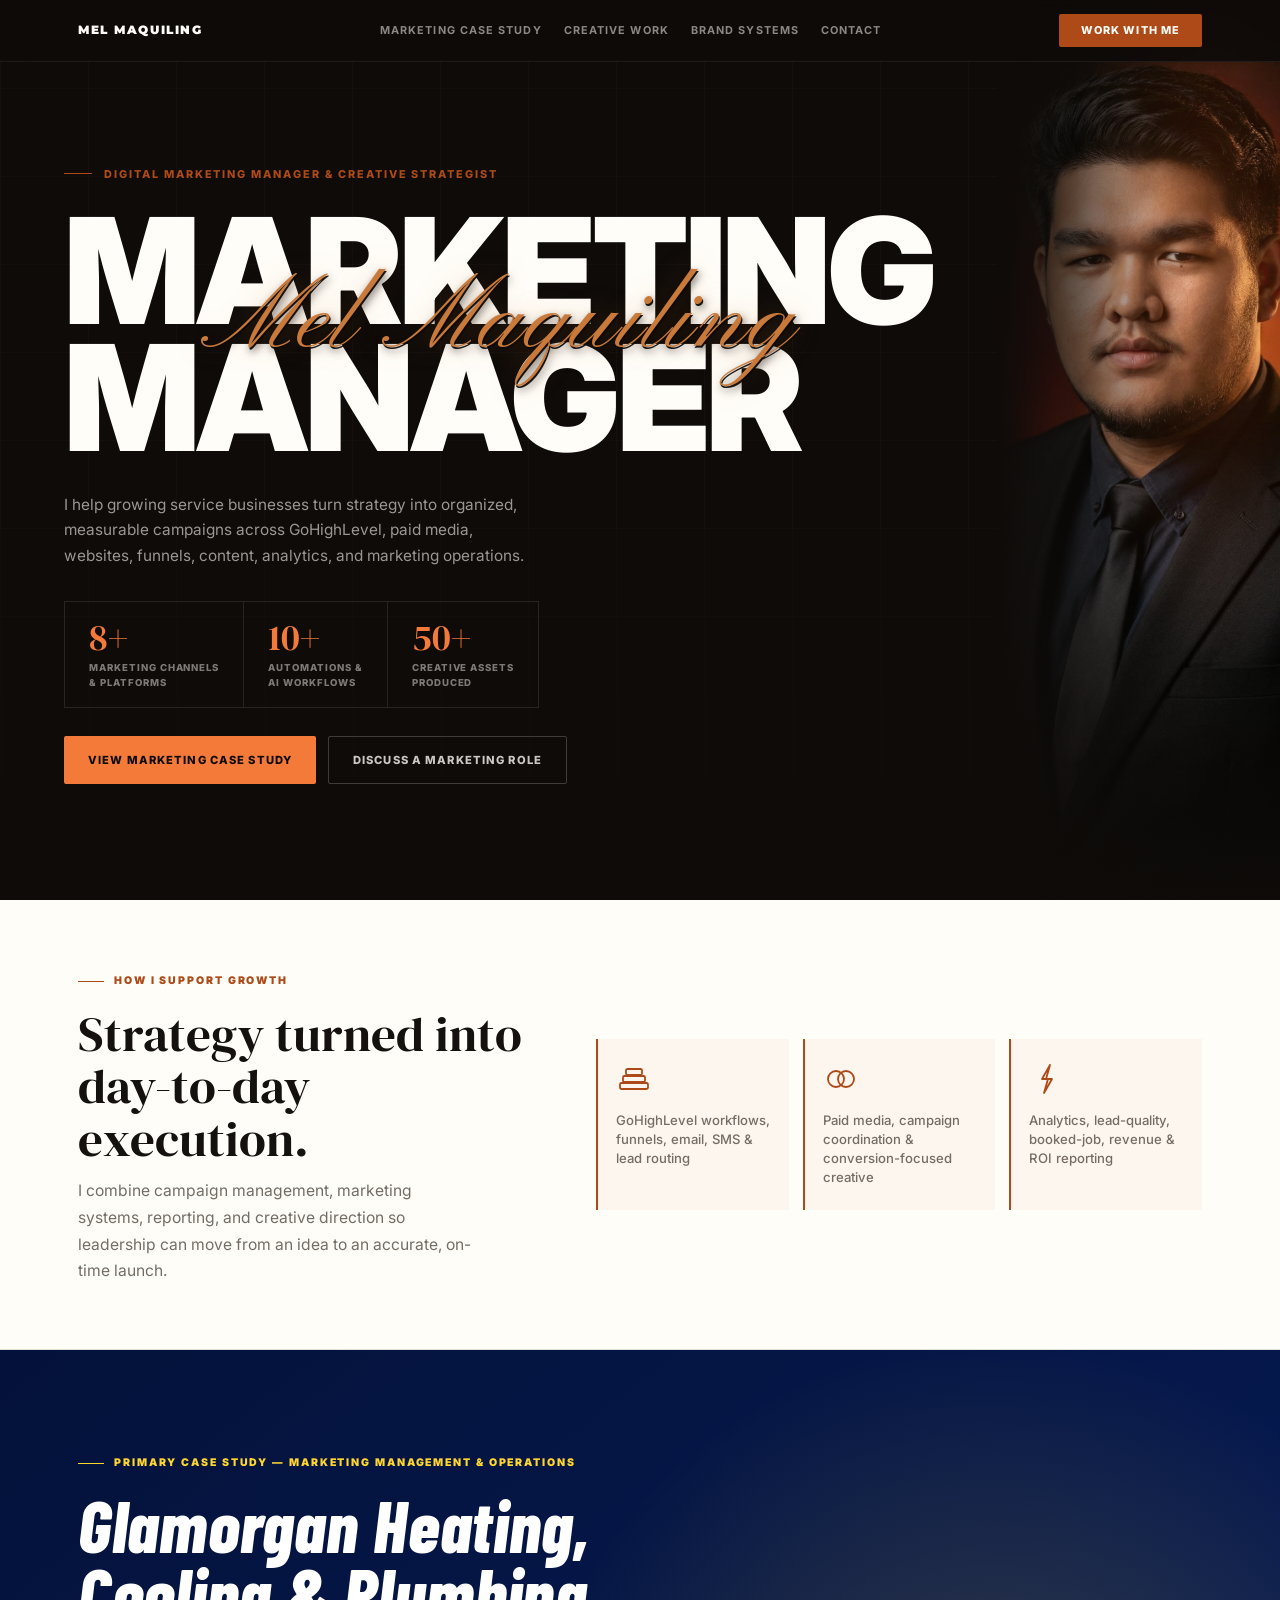
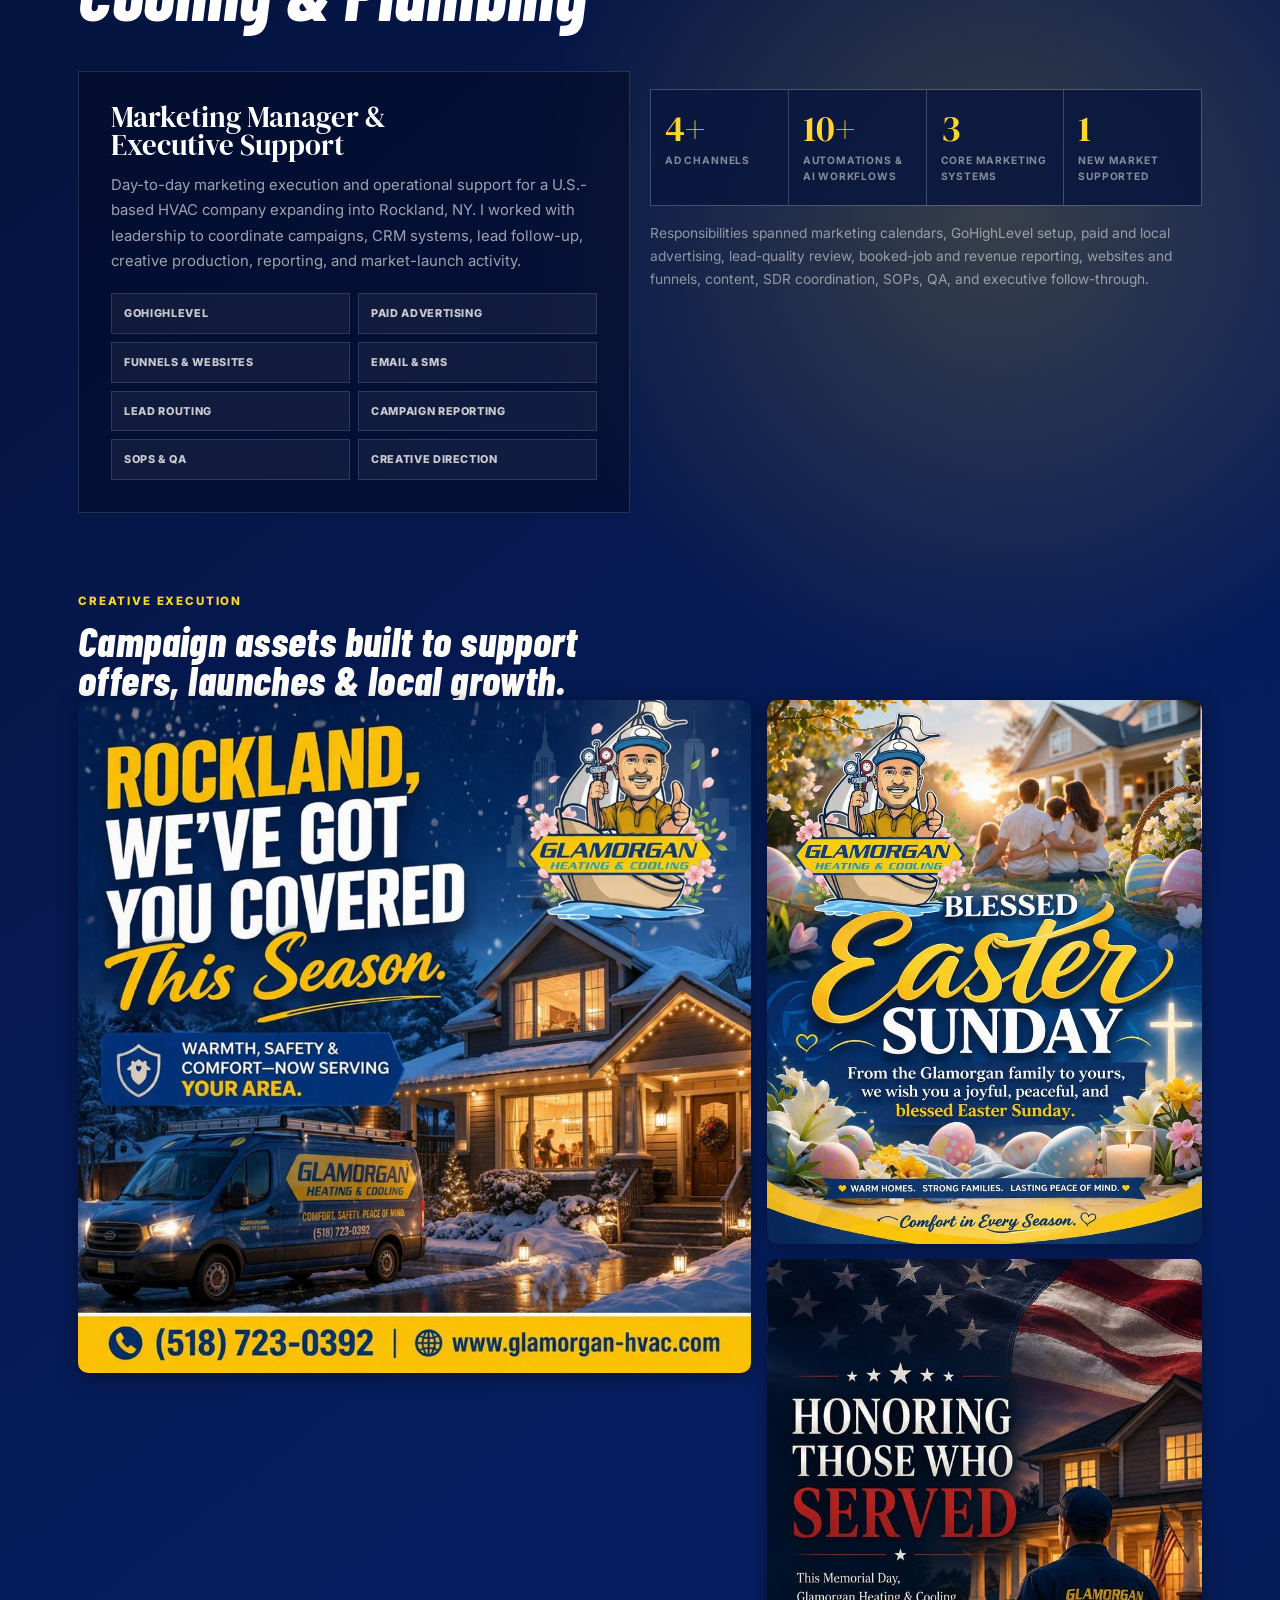
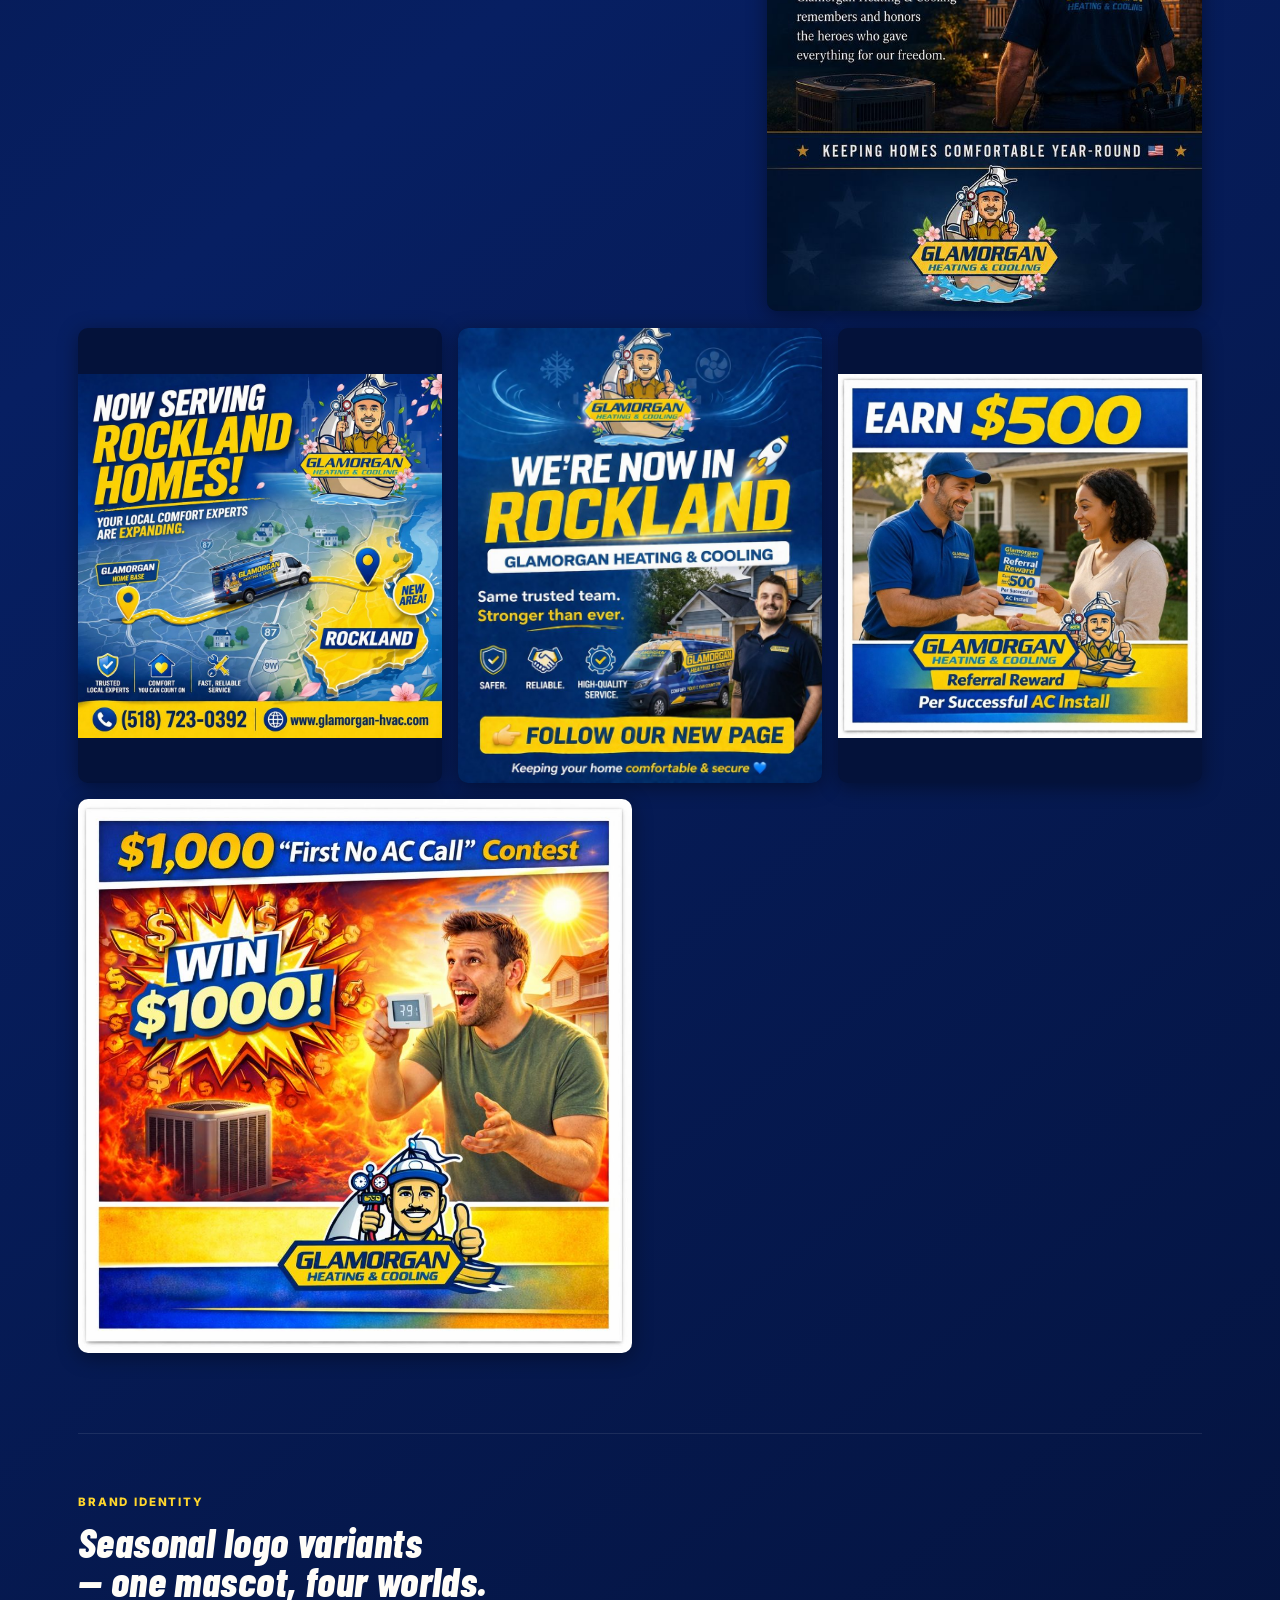
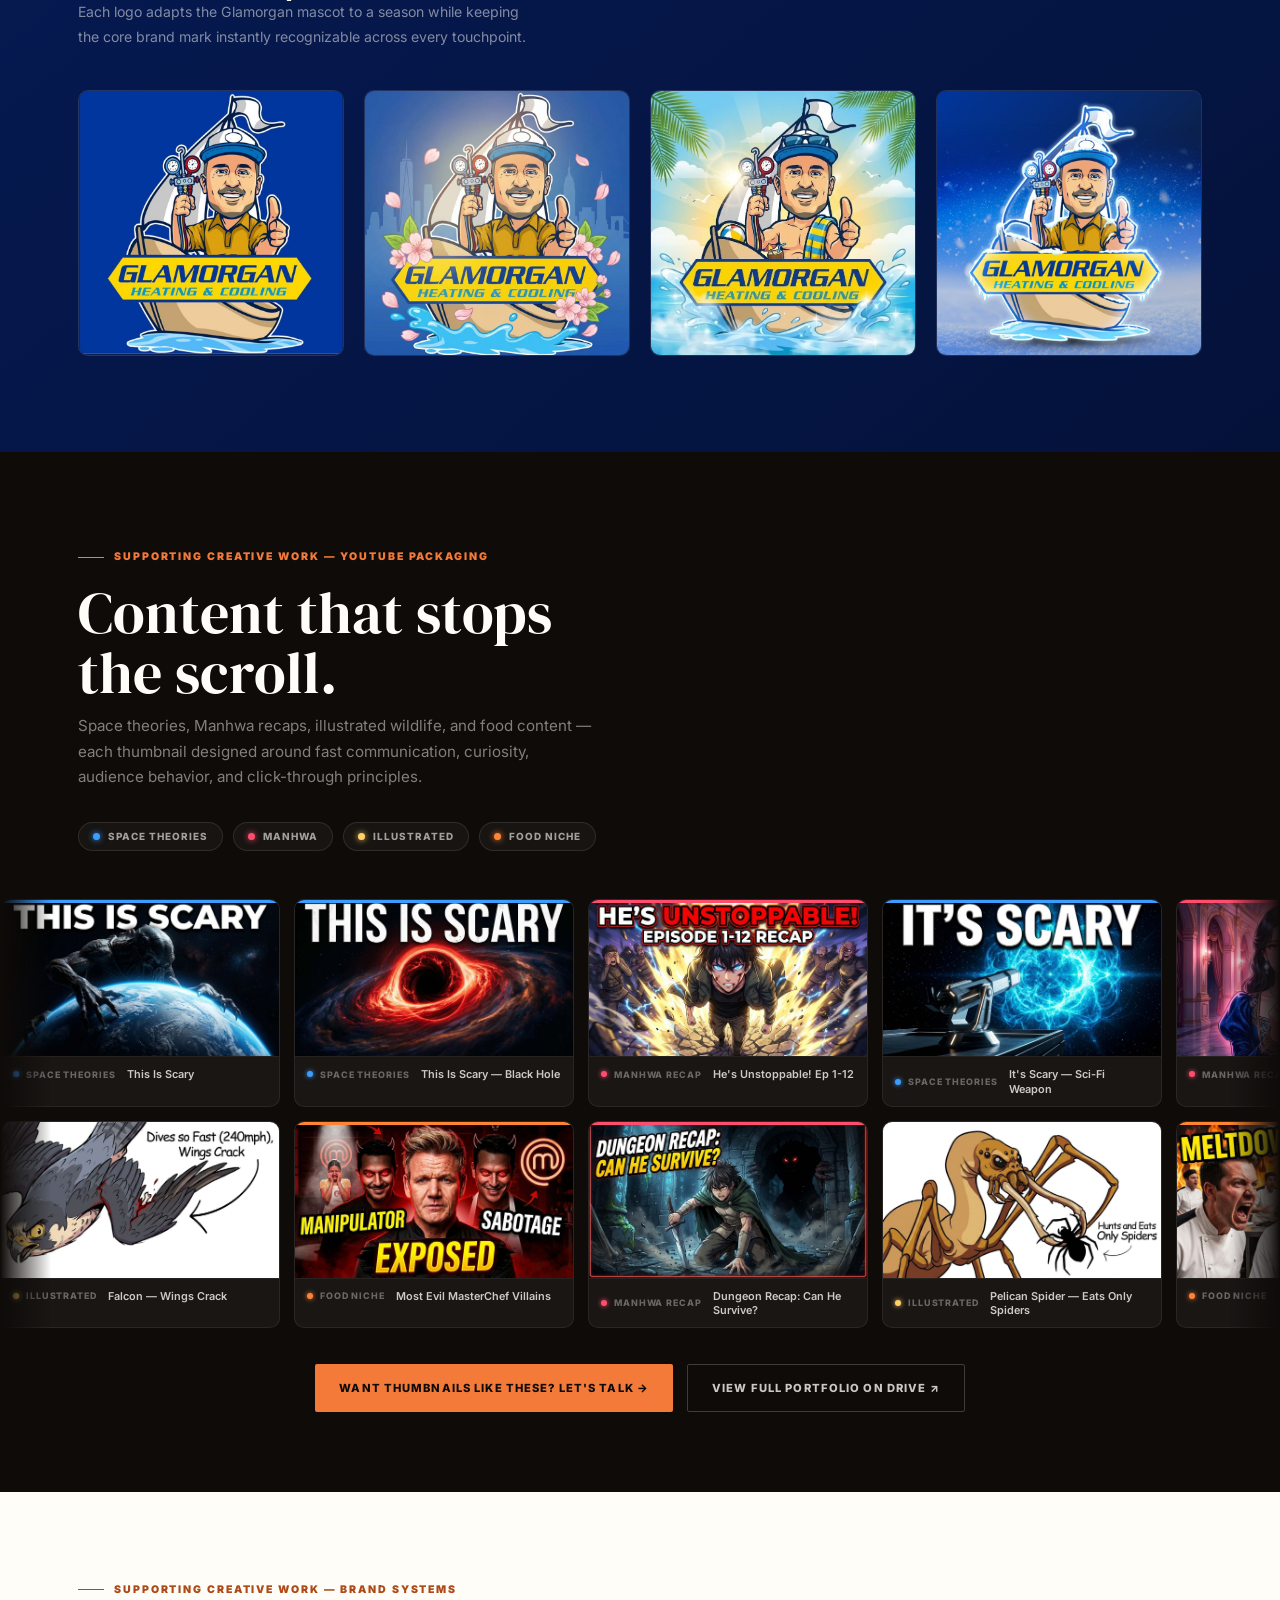
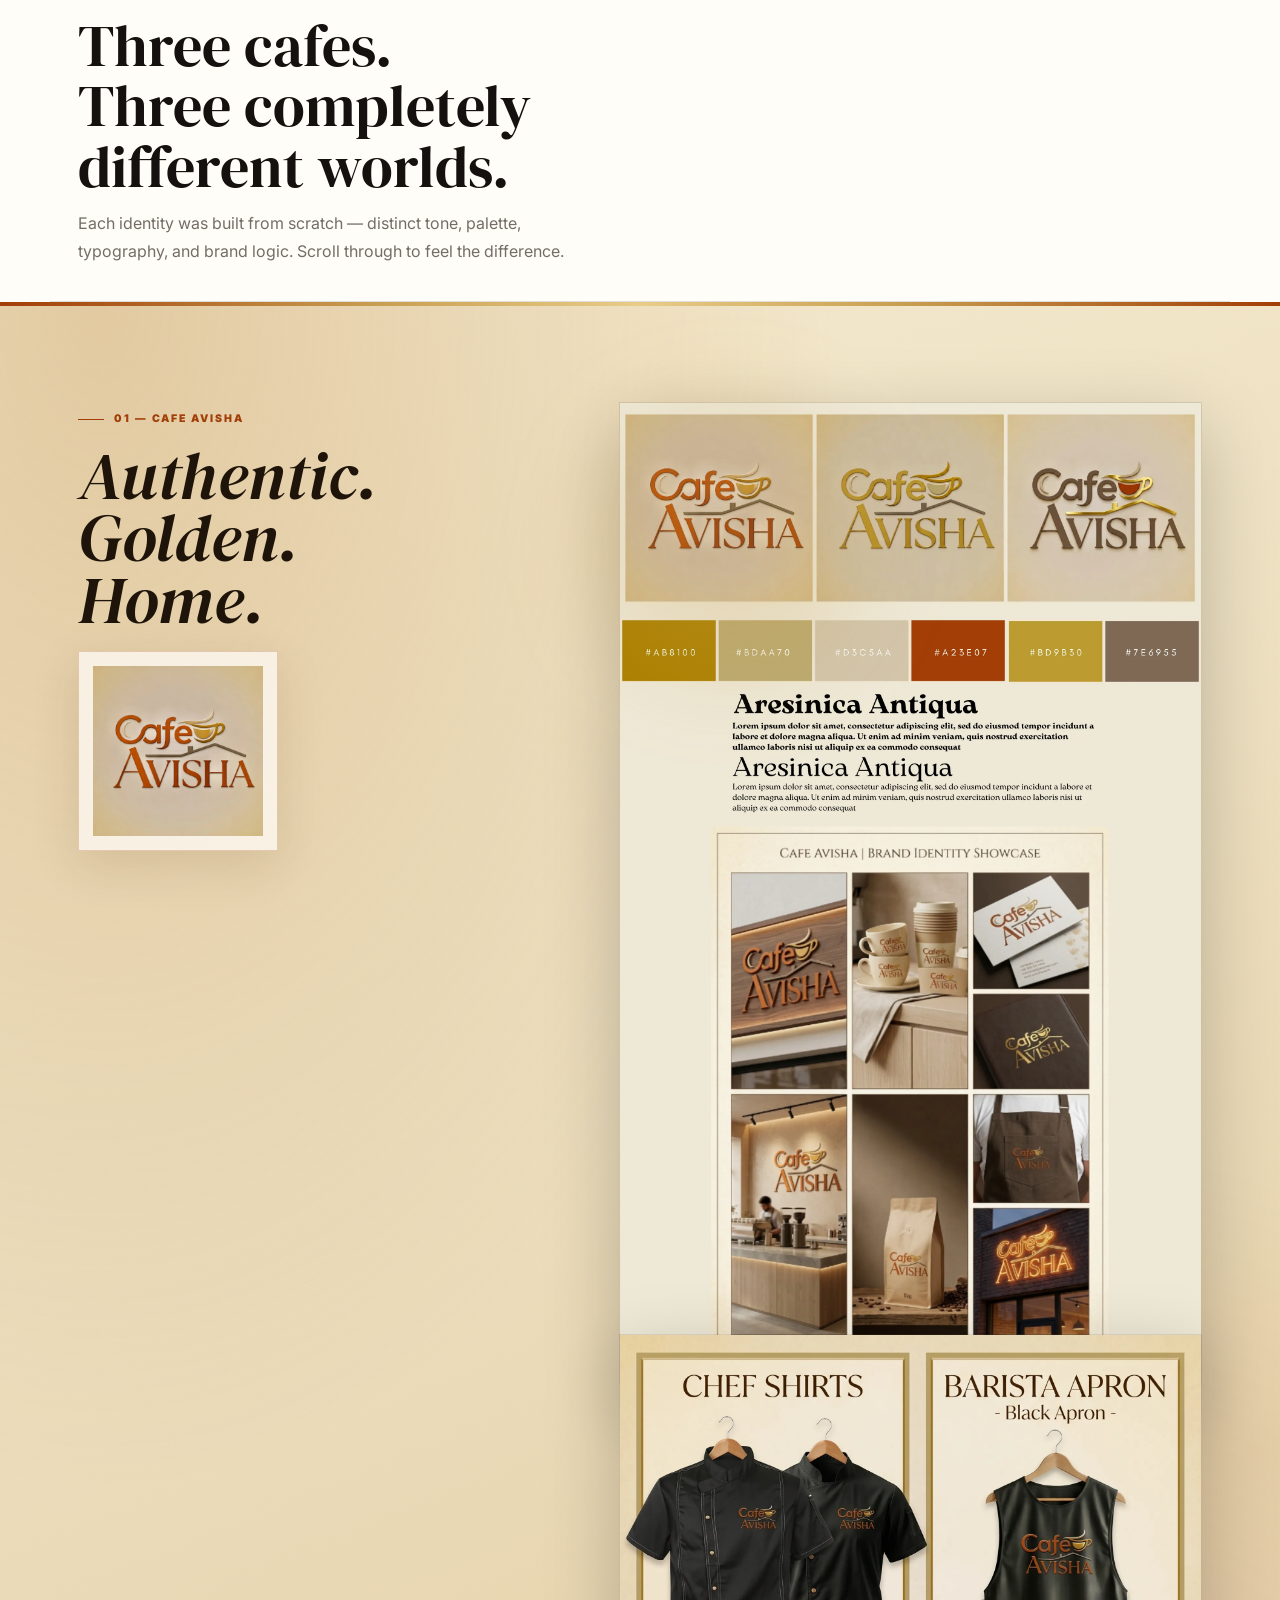
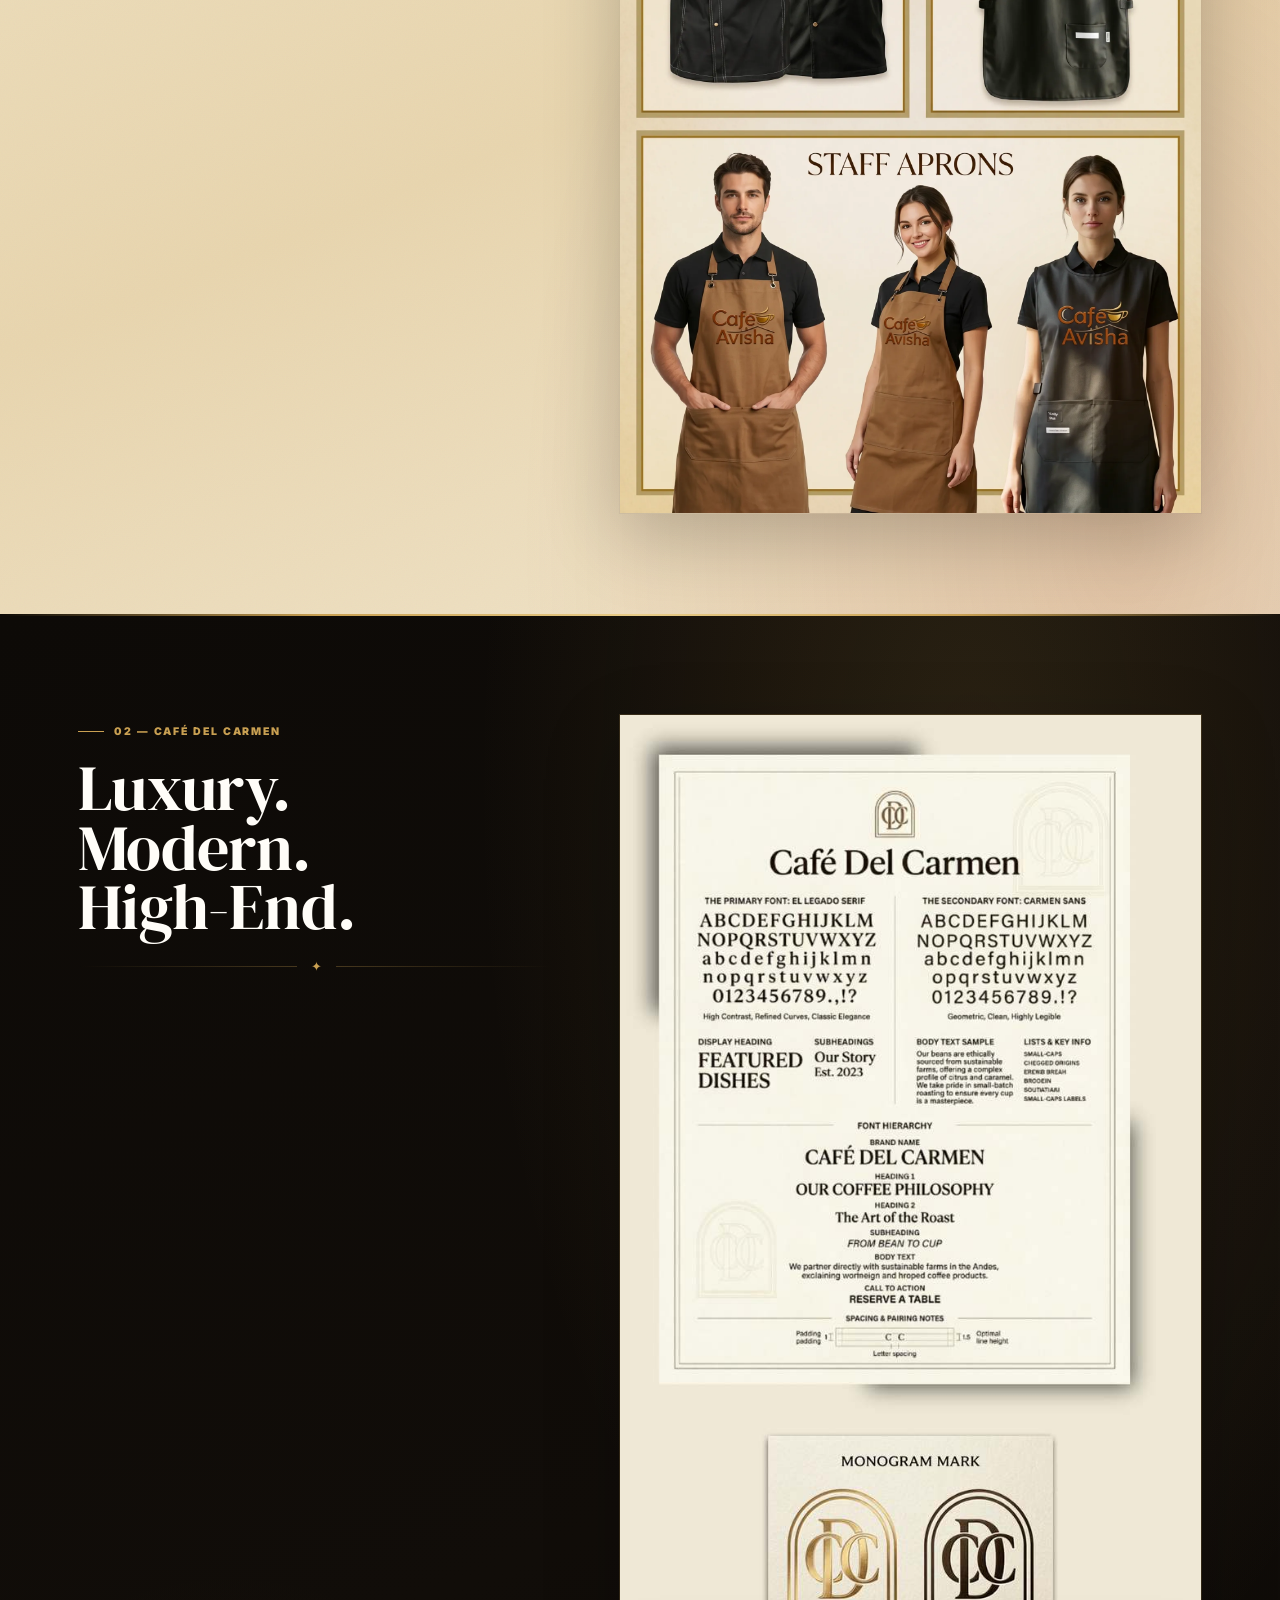
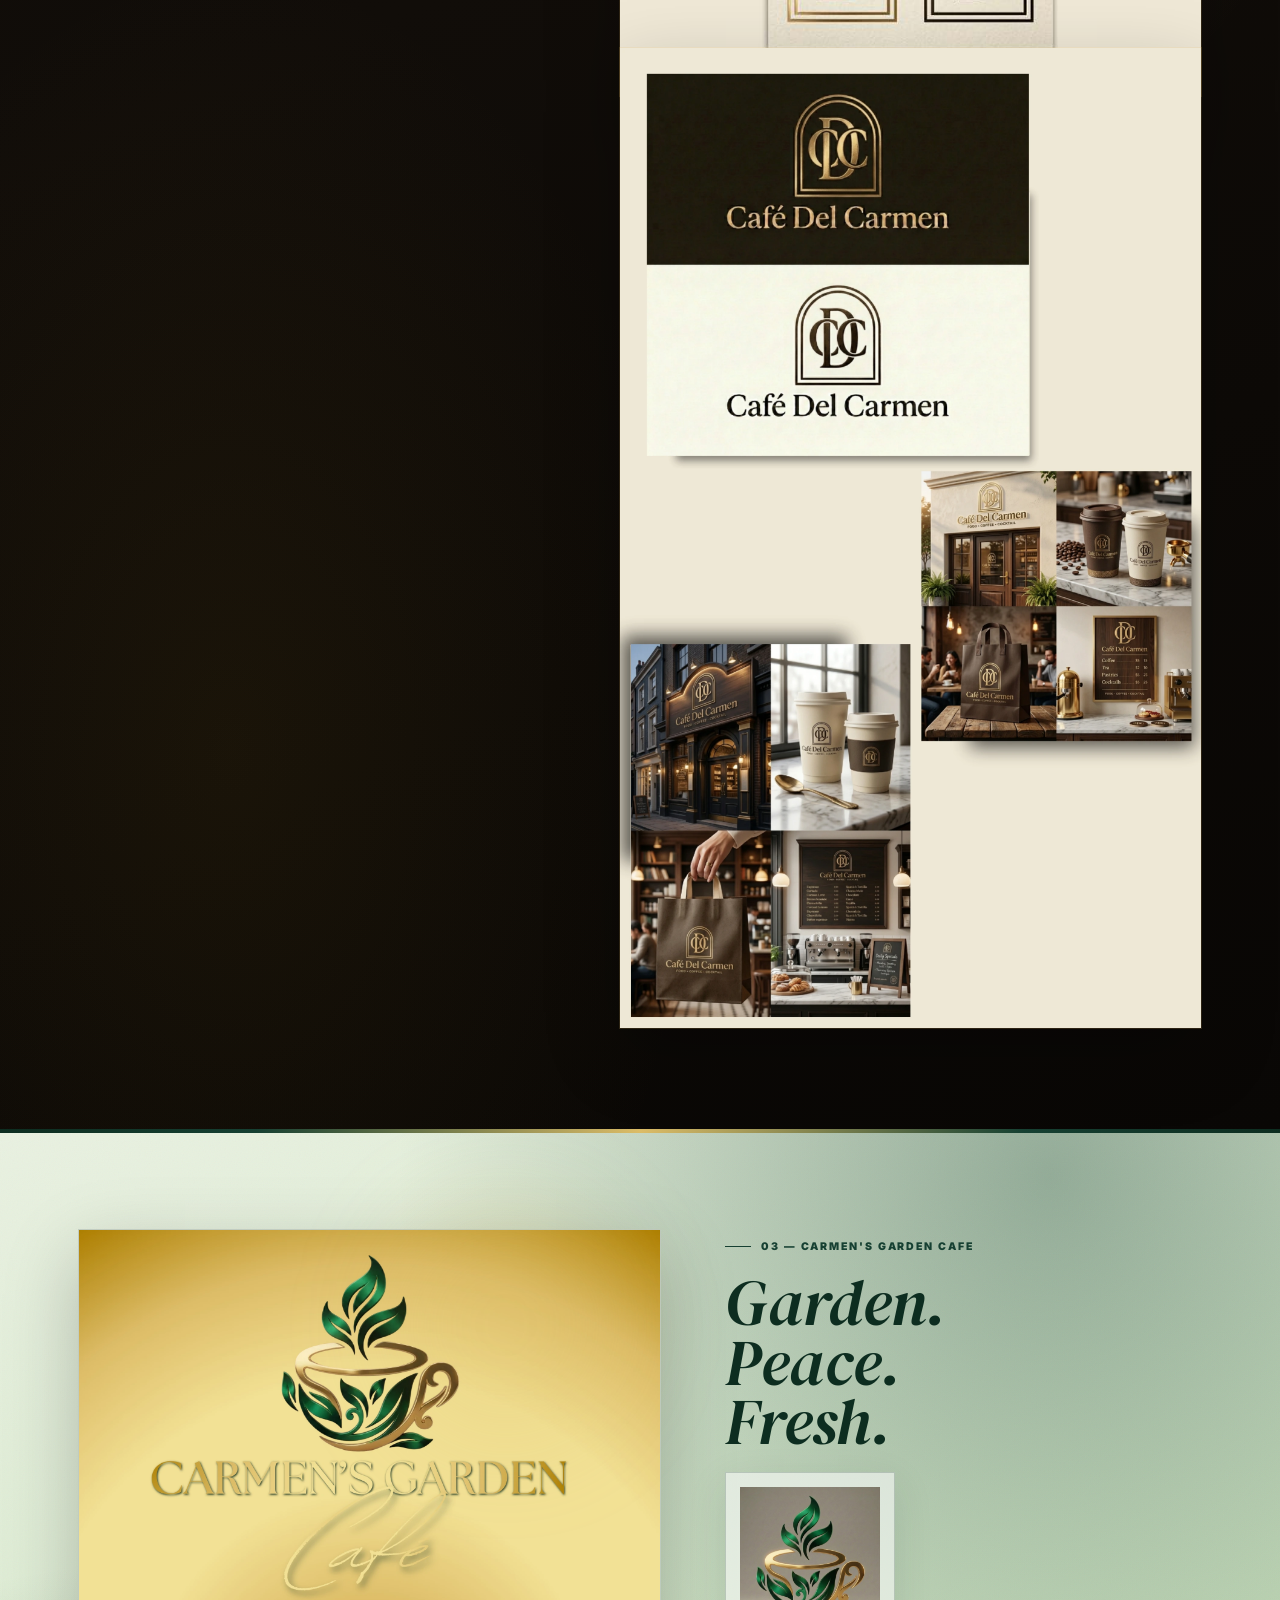
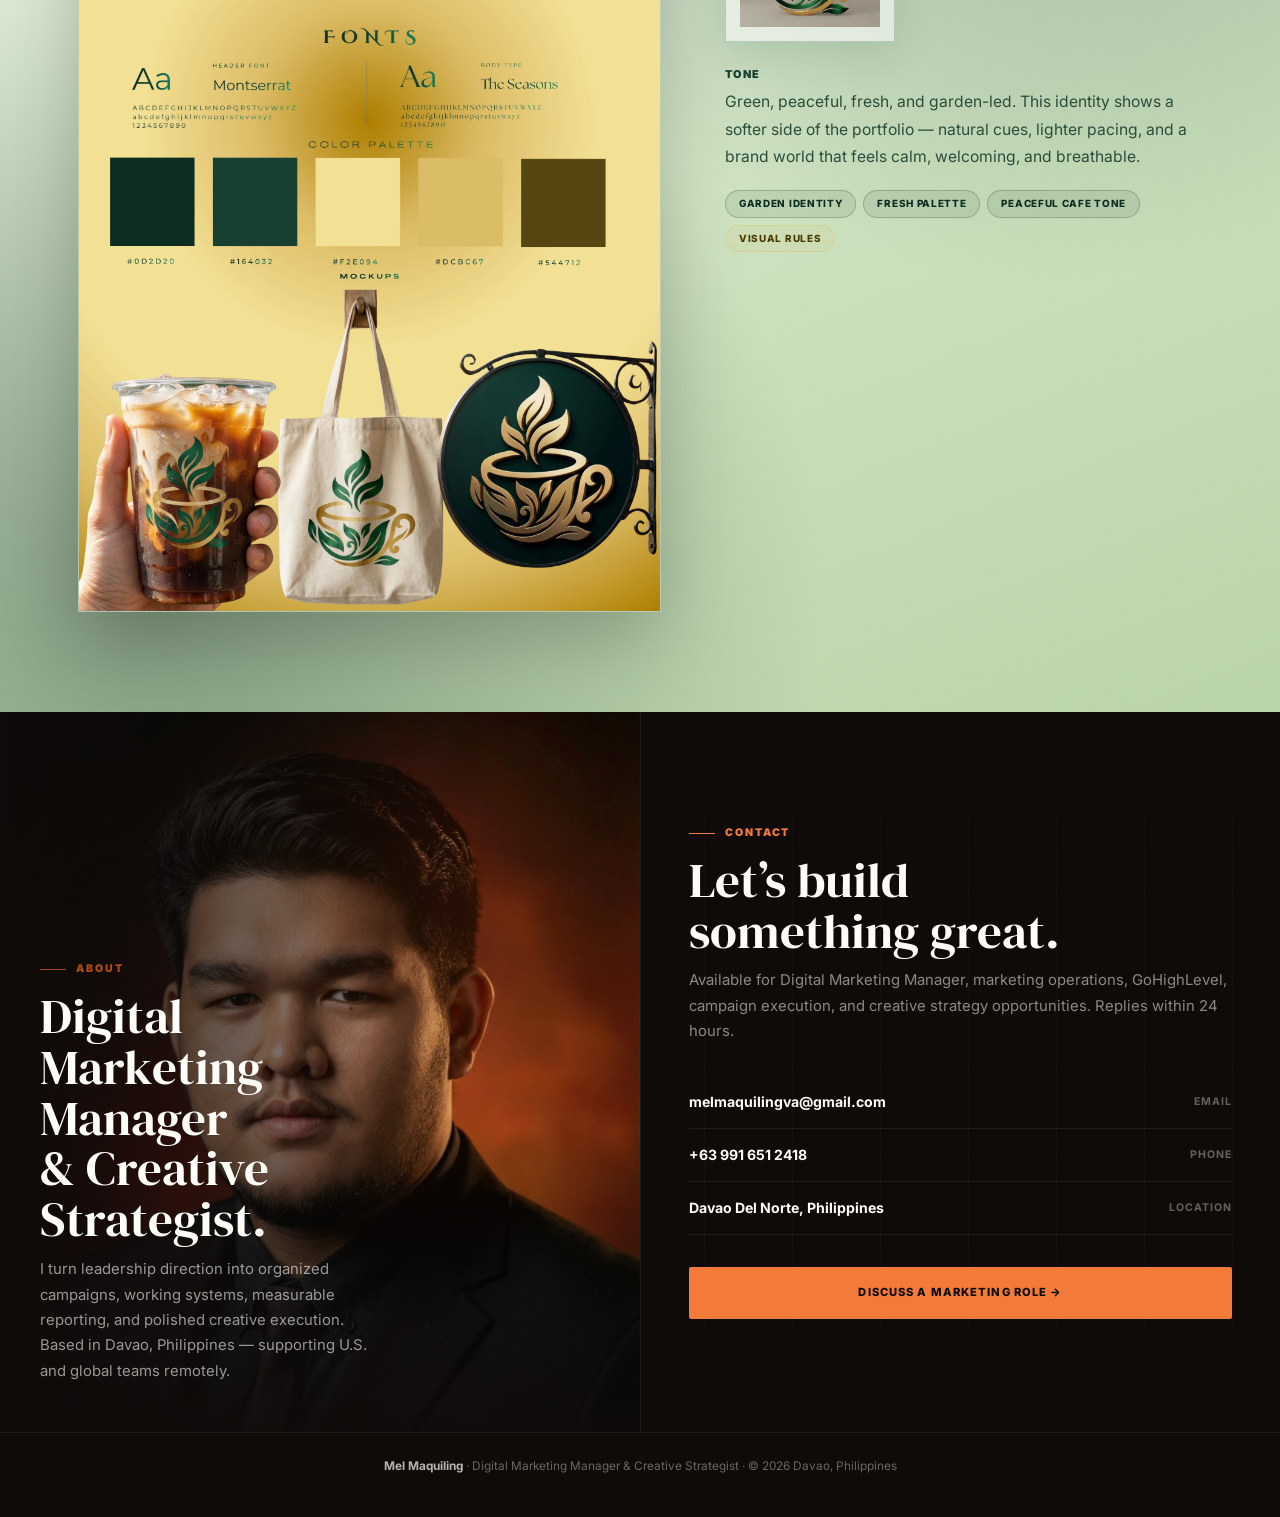
==== index.html @ 922fbfc7 "Publish revised marketing manager portfolio" ====
<!DOCTYPE html>
<html lang="en">
<head>
  <meta charset="UTF-8"/>
  <meta name="viewport" content="width=device-width,initial-scale=1.0,viewport-fit=cover"/>
  <title>Mel Maquiling &mdash; Digital Marketing Manager</title>
  <meta name="description" content="Digital Marketing Manager specializing in GoHighLevel, paid advertising, funnels, content, analytics, marketing operations, and creative strategy."/>
  <meta property="og:title" content="Mel Maquiling — Digital Marketing Manager"/>
  <meta property="og:description" content="Campaigns, funnels, automation, content, analytics, and marketing operations for growing service businesses."/>
  <meta property="og:type" content="website"/>
  <meta property="og:url" content="https://mel-portfolio-tawny.vercel.app/"/>
  <meta name="twitter:card" content="summary"/>
  <link rel="canonical" href="https://mel-portfolio-tawny.vercel.app/"/>
  <link rel="preconnect" href="https://fonts.googleapis.com"/>
  <link rel="preconnect" href="https://fonts.gstatic.com" crossorigin/>
  <link href="https://fonts.googleapis.com/css2?family=Inter:wght@400;500;700;900&family=Pinyon+Script&family=DM+Serif+Display:ital@0;1&family=Montserrat:wght@700;900&family=Barlow+Condensed:ital,wght@1,700;1,800&display=swap" rel="stylesheet"/>
<style>
/* ════════ TOKENS ════════ */
:root{
  --ink:#14110f; --muted:#746d66; --surface:#fffdf8; --line:rgba(20,17,15,.13);
  --accent:#ad4a17; --gold:#c9a052; --max:1180px; --hero-bg:#0e0b09;
}
*,*::before,*::after{box-sizing:border-box}
html{scroll-behavior:smooth;overflow-x:hidden}
body{margin:0;font-family:'Inter',sans-serif;color:var(--ink);background:var(--surface);overflow-x:hidden;line-height:1.55}
a{color:inherit;text-decoration:none} img{display:block;max-width:100%} p,h1,h2,h3{margin:0} h1,h2,h3{line-height:.96}
main{display:flex;flex-direction:column}
.hero{order:1}.intro-strip{order:2}.glamorgan-section{order:3}.thumb-section{order:4}#cafe-systems,.cafe-avisha,.cafe-del-carmen,.cafe-cgc{order:5}.about-contact{order:6}
::-webkit-scrollbar{width:4px}::-webkit-scrollbar-track{background:var(--hero-bg)}::-webkit-scrollbar-thumb{background:var(--accent);border-radius:2px}

/* ════════ NAV ════════ */
.site-header{position:fixed;top:0;left:0;right:0;z-index:100;background:rgba(14,11,9,.9);border-bottom:1px solid rgba(255,255,255,.07);backdrop-filter:blur(20px);-webkit-backdrop-filter:blur(20px)}
.nav{max-width:var(--max);margin:0 auto;padding:14px 28px;display:flex;align-items:center;justify-content:space-between;gap:20px}
.brand-mark{font-family:'Montserrat',sans-serif;font-weight:900;font-size:.76rem;letter-spacing:.13em;text-transform:uppercase;color:#fffdf8}
.nav-links{display:flex;gap:22px;align-items:center;color:rgba(255,253,248,.52);font-size:.68rem;font-weight:700;letter-spacing:.1em;text-transform:uppercase}
.nav-links a{transition:color .2s}.nav-links a:hover{color:#fffdf8}
.nav-cta{padding:8px 22px;background:var(--accent);color:#fffdf8;font-size:.68rem;font-weight:800;letter-spacing:.1em;text-transform:uppercase;border-radius:2px;transition:background .2s,transform .2s}
.nav-cta:hover{background:#c25420;transform:translateY(-1px)}

/* ════════ HERO ════════ */
.hero{min-height:100vh;display:grid;grid-template-columns:1fr minmax(320px,44vw);align-items:stretch;background:var(--hero-bg);color:#fffdf8;overflow:hidden;position:relative}
.hero::before{content:'';position:absolute;inset:0;background:linear-gradient(90deg,rgba(255,255,255,.024) 1px,transparent 1px),linear-gradient(rgba(255,255,255,.018) 1px,transparent 1px);background-size:88px 88px;mask-image:linear-gradient(to bottom,black 45%,transparent 100%);pointer-events:none}
.hero-copy{position:relative;z-index:3;display:flex;flex-direction:column;justify-content:center;padding:130px 64px 80px}
.hero-eyebrow{display:inline-flex;align-items:center;gap:12px;margin-bottom:26px;color:var(--accent);font-size:.68rem;font-weight:800;letter-spacing:.18em;text-transform:uppercase}
.hero-eyebrow::before{content:'';width:28px;height:1px;background:var(--accent)}
.hero-display{position:relative}
.hero-word{display:block;font-family:'Inter',sans-serif;font-weight:900;font-size:clamp(5rem,11.5vw,12rem);line-height:.86;letter-spacing:-.025em;text-transform:uppercase;color:#fffdf8;position:relative;z-index:1}
.hero-signature{
  position:absolute;
  top:50%;left:0;right:0;
  transform:translateY(-62%);
  text-align:center;
  font-family:'Pinyon Script',cursive;
  font-weight:400;
  font-style:normal;
  font-size:clamp(3.8rem,8vw,9.5rem);
  color:#c97a3a;
  letter-spacing:.02em;
  line-height:1;
  z-index:3;
  pointer-events:none;user-select:none;
  /* Layered shadow: warm glow + dark base = lifts it off the white text */
  text-shadow:
    1px 2px 0 rgba(14,11,9,.95),
    2px 4px 8px rgba(14,11,9,.7),
    0 0 28px rgba(201,122,58,.35);
  white-space:nowrap;
}
.hero-lead{margin-top:30px;max-width:460px;color:rgba(255,253,248,.58);font-size:.96rem;line-height:1.68}
.hero-stats{display:flex;margin-top:32px;border:1px solid rgba(255,255,255,.1);width:fit-content}
.hero-stat{padding:17px 24px;border-right:1px solid rgba(255,255,255,.1)}
.hero-stat:last-child{border-right:none}
.hero-stat b{display:block;font-family:'DM Serif Display',Georgia,serif;font-size:2.3rem;font-weight:400;color:#f47a39;line-height:1}
.hero-stat span{display:block;margin-top:5px;color:rgba(255,253,248,.46);font-size:.6rem;font-weight:800;letter-spacing:.1em;text-transform:uppercase}
.hero-actions{display:flex;gap:12px;margin-top:28px;flex-wrap:wrap}
.btn{display:inline-flex;align-items:center;justify-content:center;height:48px;padding:0 24px;font-size:.7rem;font-weight:800;letter-spacing:.1em;text-transform:uppercase;border-radius:2px;transition:transform .2s,background .2s,box-shadow .2s}
.btn:hover{transform:translateY(-2px)}
.btn-primary{background:#f47a39;color:#0e0b09}.btn-primary:hover{background:#ff8c52;box-shadow:0 8px 22px rgba(244,122,57,.32)}
.btn-ghost{background:transparent;color:rgba(255,253,248,.78);border:1px solid rgba(255,255,255,.2)}.btn-ghost:hover{background:rgba(255,255,255,.05);color:#fffdf8}
.hero-portrait-wrap{position:relative;overflow:hidden;background:#0c0907}
.hero-portrait-wrap img{position:absolute;inset:0;width:100%;height:100%;object-fit:cover;object-position:center 10%}
.hero-portrait-wrap::before{content:'';position:absolute;inset:0;z-index:1;background:linear-gradient(to right,#0e0b09 0%,rgba(14,11,9,.62) 26%,transparent 60%),linear-gradient(to top,#0e0b09 0%,transparent 36%)}
.hero-portrait-wrap::after{content:'';position:absolute;inset:0;z-index:1;background:radial-gradient(ellipse at 68% 28%,rgba(190,75,25,.28),transparent 46%);mix-blend-mode:screen;pointer-events:none}

/* ════════ INTRO STRIP ════════ */
.intro-strip{background:var(--surface);border-bottom:1px solid var(--line)}
.intro-inner{max-width:var(--max);margin:0 auto;padding:64px 28px;display:grid;grid-template-columns:1fr 1.3fr;gap:52px;align-items:center}
.intro-copy h2{font-family:'DM Serif Display',Georgia,serif;font-size:clamp(1.9rem,3.8vw,3.4rem);font-weight:400;line-height:1.08}
.intro-copy p{color:var(--muted);font-size:.98rem;line-height:1.7;margin-top:13px;max-width:400px}
.metrics{display:grid;grid-template-columns:repeat(3,1fr);gap:14px}
.metric{padding:22px 18px;border-left:2.5px solid var(--accent);background:rgba(173,74,23,.04)}
.metric-icon{display:flex;align-items:center;justify-content:flex-start;margin-bottom:14px}
.metric-icon svg{width:36px;height:36px;color:var(--accent)}
.metric b{display:none}
.metric span{display:block;color:var(--muted);font-size:.82rem;line-height:1.45;font-weight:500}

/* ════════ SHARED ════════ */
.eyebrow{display:inline-flex;align-items:center;gap:10px;margin-bottom:18px;font-size:.66rem;font-weight:900;letter-spacing:.18em;text-transform:uppercase}
.eyebrow::before{content:'';width:26px;height:1px;background:currentColor}
.tone-label{font-size:.68rem;font-weight:900;letter-spacing:.13em;text-transform:uppercase;margin-bottom:6px}
.tag{display:inline-flex;align-items:center;border:1px solid rgba(0,0,0,.14);border-radius:999px;padding:5px 13px;font-size:.62rem;font-weight:800;letter-spacing:.07em;text-transform:uppercase;background:rgba(255,255,255,.42)}
.tags{display:flex;flex-wrap:wrap;gap:7px;margin-top:20px}

/* ════════ CAFE HEADER ════════ */
.cafe-header-block{max-width:var(--max);margin:0 auto;padding:80px 28px 36px;border-bottom:1px solid var(--line)}
.cafe-header-block h2{font-family:'DM Serif Display',Georgia,serif;font-size:clamp(2.2rem,4.5vw,4.4rem);font-weight:400;max-width:680px;line-height:1.05}
.cafe-header-block p{color:var(--muted);font-size:1rem;max-width:500px;margin-top:13px;line-height:1.7}

/* ════════ FLOAT BOARDS ════════ */
.cafe-2col{position:relative;z-index:1;max-width:var(--max);margin:0 auto;padding:100px 28px;display:grid;grid-template-columns:minmax(280px,.9fr) 1.1fr;gap:64px;align-items:start}
.cafe-2col.flip{grid-template-columns:1.1fr minmax(280px,.9fr)}
.float-stack{display:flex;flex-direction:column;gap:0;align-items:center}
.fboard{width:100%;border:1px solid rgba(0,0,0,.12);box-shadow:0 24px 70px rgba(0,0,0,.22);overflow:hidden}
.fboard:nth-child(1){animation:tilt1 7s ease-in-out infinite alternate}
.fboard:nth-child(2){margin-top:-50px;animation:tilt2 7s ease-in-out infinite alternate}
.fboard img{width:100%;height:auto;display:block;object-fit:contain}
@keyframes tilt1{from{transform:rotate(-1.4deg) translateX(-12px) translateY(8px)}to{transform:rotate(-2deg) translateX(-14px) translateY(-12px)}}
@keyframes tilt2{from{transform:rotate(2.2deg) translateX(18px) translateY(0px)}to{transform:rotate(3deg) translateX(20px) translateY(-10px)}}

/* ════════ CAFE AVISHA ════════ */
.cafe-avisha{position:relative;overflow:hidden;background:radial-gradient(ellipse at 8% 0%,rgba(174,110,30,.26),transparent 44%),radial-gradient(ellipse at 88% 96%,rgba(158,58,8,.2),transparent 38%),linear-gradient(158deg,#f6ebcf 0%,#eee0c0 38%,#e8d5ae 68%,#f1e5cc 100%);color:#2c1f0e}
.cafe-avisha::before{content:'';position:absolute;inset:0;z-index:0;opacity:.04;background-image:url("data:image/svg+xml,%3Csvg viewBox='0 0 200 200' xmlns='http://www.w3.org/2000/svg'%3E%3Cfilter id='n'%3E%3CfeTurbulence type='fractalNoise' baseFrequency='0.72' numOctaves='4' stitchTiles='stitch'/%3E%3C/filter%3E%3Crect width='100%25' height='100%25' filter='url(%23n)'/%3E%3C/svg%3E");background-size:160px;pointer-events:none}
.cafe-avisha::after{content:'';position:absolute;top:0;left:0;right:0;height:4px;z-index:2;background:linear-gradient(to right,#a23e07,#c9a052 30%,#e8cc88 50%,#c9a052 70%,#a23e07)}
.avisha-copy .eyebrow{color:#a23e07}
.avisha-copy h2{font-family:'DM Serif Display',Georgia,serif;font-size:clamp(2.6rem,5.2vw,5.2rem);font-weight:400;font-style:italic;color:#1e140a;line-height:.93;margin-bottom:20px}
.avisha-copy .tone-label{color:#a23e07}
.avisha-copy .desc{color:#5c4228;font-size:.98rem;line-height:1.74}
.avisha-copy .tag{border-color:rgba(162,62,7,.22);background:rgba(201,160,82,.1);color:#5c3010}
.logo-frame{padding:14px;border:1px solid rgba(162,62,7,.24);background:rgba(255,253,248,.72);box-shadow:0 14px 44px rgba(80,40,8,.13);margin:0 0 24px;width:min(200px,56%)}
.logo-frame img{width:100%;aspect-ratio:1/1;object-fit:cover;display:block}
.orb{position:absolute;border-radius:50%;filter:blur(48px);pointer-events:none;z-index:0}
.orb-gold-l{width:260px;height:260px;top:10px;left:-20px;background:rgba(201,160,82,.22);animation:orbDrift 9s ease-in-out infinite alternate}
.orb-rust-r{width:160px;height:160px;bottom:60px;right:2%;background:rgba(162,62,7,.16);animation:orbDrift 12s ease-in-out infinite alternate;animation-delay:-3s}
@keyframes orbDrift{from{transform:translate(-8px,12px) scale(.93)}to{transform:translate(16px,-10px) scale(1.1)}}

/* ════════ CAFE DEL CARMEN ════════ */
.cafe-del-carmen{position:relative;overflow:hidden;background:linear-gradient(158deg,#0d0a07 0%,#110d09 44%,#090705 100%);color:#fffdf8}
.cafe-del-carmen::before{content:'';position:absolute;inset:0;z-index:0;background:radial-gradient(ellipse at 76% 8%,rgba(201,160,82,.15),transparent 36%),radial-gradient(ellipse at 18% 82%,rgba(139,105,20,.1),transparent 32%);pointer-events:none}
.cafe-del-carmen::after{content:'';position:absolute;top:0;left:0;right:0;height:2px;z-index:2;background:linear-gradient(to right,transparent,#c9a052 25%,#e8cc88 50%,#c9a052 75%,transparent)}
.carmen-copy .eyebrow{color:#c9a052}
.carmen-copy h2{font-family:'DM Serif Display',Georgia,serif;font-size:clamp(2.6rem,5vw,5rem);font-weight:400;color:#fffdf8;line-height:.93;margin-bottom:20px;letter-spacing:-.01em}
.carmen-copy .tone-label{color:#c9a052}
.carmen-copy .desc{color:rgba(255,253,248,.6);font-size:.98rem;line-height:1.74}
.carmen-copy .tag{border-color:rgba(201,160,82,.28);background:rgba(201,160,82,.07);color:rgba(255,253,248,.82)}
.carmen-logo-frame{padding:16px;border:1px solid rgba(201,160,82,.3);background:rgba(255,253,248,.04);box-shadow:0 0 36px rgba(201,160,82,.1);margin:0 0 24px;width:min(170px,50%)}
.carmen-logo-frame img{width:100%;aspect-ratio:1/1;object-fit:cover;display:block}
.divider-ornament{display:flex;align-items:center;gap:14px;margin:16px 0}
.divider-ornament::before{content:'';flex:1;height:1px;background:linear-gradient(to right,transparent,rgba(201,160,82,.3))}
.divider-ornament::after{content:'';flex:1;height:1px;background:linear-gradient(to left,transparent,rgba(201,160,82,.3))}
.divider-ornament span{color:#c9a052;font-size:.8rem}
.dark-board{border-color:rgba(201,160,82,.18)!important}

/* ════════ CARMEN'S GARDEN ════════ */
.cafe-cgc{position:relative;overflow:hidden;background:radial-gradient(ellipse at 82% 4%,rgba(22,64,50,.38),transparent 44%),radial-gradient(ellipse at 12% 90%,rgba(13,45,32,.4),transparent 42%),linear-gradient(158deg,#e9f1e1 0%,#ddecd3 32%,#c9e0bb 66%,#b9d4a9 100%);color:#0d2d20}
.cafe-cgc::before{content:'';position:absolute;inset:0;z-index:0;opacity:.046;background-image:url("data:image/svg+xml,%3Csvg viewBox='0 0 200 200' xmlns='http://www.w3.org/2000/svg'%3E%3Cfilter id='n'%3E%3CfeTurbulence type='fractalNoise' baseFrequency='0.65' numOctaves='4' stitchTiles='stitch'/%3E%3C/filter%3E%3Crect width='100%25' height='100%25' filter='url(%23n)'/%3E%3C/svg%3E");background-size:160px;pointer-events:none}
.cafe-cgc::after{content:'';position:absolute;top:0;left:0;right:0;height:4px;z-index:2;background:linear-gradient(to right,#0d2d20,#164032 20%,#dcbc67 50%,#164032 80%,#0d2d20)}
.cgc-copy .eyebrow{color:#164032}
.cgc-copy h2{font-family:'DM Serif Display',Georgia,serif;font-size:clamp(2.6rem,5vw,5rem);font-weight:400;font-style:italic;color:#0d2d20;line-height:.93;margin-bottom:20px}
.cgc-copy .tone-label{color:#164032}
.cgc-copy .desc{color:#2a4d3a;font-size:.98rem;line-height:1.74}
.cgc-logo-frame{padding:14px;border:1px solid rgba(13,45,32,.2);background:rgba(255,255,255,.55);box-shadow:0 12px 38px rgba(13,45,32,.11);margin:0 0 24px;width:min(170px,50%)}
.cgc-logo-frame img{width:100%;aspect-ratio:1/1;object-fit:contain;display:block}
.orb-gold-tr{width:240px;height:240px;top:-24px;right:6%;background:rgba(220,188,103,.2);animation:orbDrift 11s ease-in-out infinite alternate}

/* ════════════════════════════════════════════
   THUMBNAIL SECTION — 2-row marquee redesign
════════════════════════════════════════════ */
.thumb-section{background:#0e0b09;padding:88px 0 80px;overflow:hidden}
.thumb-header{max-width:var(--max);margin:0 auto;padding:0 28px 48px}
.thumb-header .eyebrow{color:#f47a39}
.thumb-header h2{font-family:'DM Serif Display',Georgia,serif;font-size:clamp(2.2rem,4.5vw,4.5rem);font-weight:400;color:#fffdf8;line-height:1.04;margin-bottom:10px}
.thumb-header > p{color:rgba(255,253,248,.48);font-size:.95rem;line-height:1.68;max-width:520px;margin-bottom:32px}

/* Category legend pills */
.cat-legend{display:flex;gap:10px;flex-wrap:wrap;margin-bottom:0}
.cat-pill{
  display:inline-flex;align-items:center;gap:8px;
  padding:6px 14px;border-radius:999px;
  border:1px solid rgba(255,255,255,.1);
  font-size:.62rem;font-weight:800;letter-spacing:.1em;text-transform:uppercase;
  color:rgba(255,253,248,.6);background:rgba(255,255,255,.04);
}
.cat-pill .cpd{width:7px;height:7px;border-radius:50%}
.cpd-space{background:#3b9eff;box-shadow:0 0 6px #3b9eff}
.cpd-manhwa{background:#ff4d6d;box-shadow:0 0 6px #ff4d6d}
.cpd-illus{background:#ffd166;box-shadow:0 0 6px #ffd166}
.cpd-food{background:#ff8534;box-shadow:0 0 6px #ff8534}

/* Marquee rows */
.thumb-rows{display:flex;flex-direction:column;gap:14px;margin-bottom:36px}
.thumb-row{overflow:hidden;mask-image:linear-gradient(to right,transparent,black 4%,black 96%,transparent);-webkit-mask-image:linear-gradient(to right,transparent,black 4%,black 96%,transparent)}
.thumb-track{display:flex;gap:14px;width:max-content}
.row-fwd .thumb-track{animation:scrollFwd 65s linear infinite}
.row-rev .thumb-track{animation:scrollRev 65s linear infinite}
.thumb-row:hover .thumb-track{animation-play-state:paused}
@keyframes scrollFwd{from{transform:translateX(0)}to{transform:translateX(-50%)}}
@keyframes scrollRev{from{transform:translateX(-50%)}to{transform:translateX(0)}}

/* Thumbnail card */
.tc{
  width:280px;flex-shrink:0;
  border-radius:10px;overflow:hidden;
  background:#1a1614;
  border:1px solid rgba(255,255,255,.07);
  transition:transform .35s cubic-bezier(.16,1,.3,1),
             border-color .35s, box-shadow .35s;
  cursor:default;
}
.tc:hover{transform:translateY(-8px) scale(1.015)}
.tc[data-cat="space"]:hover{border-color:rgba(59,158,255,.4);box-shadow:0 20px 50px rgba(0,0,0,.6),0 0 24px rgba(59,158,255,.2)}
.tc[data-cat="manhwa"]:hover{border-color:rgba(255,77,109,.4);box-shadow:0 20px 50px rgba(0,0,0,.6),0 0 24px rgba(255,77,109,.2)}
.tc[data-cat="illustrated"]:hover{border-color:rgba(255,209,102,.4);box-shadow:0 20px 50px rgba(0,0,0,.6),0 0 24px rgba(255,209,102,.2)}
.tc[data-cat="food"]:hover{border-color:rgba(255,133,52,.4);box-shadow:0 20px 50px rgba(0,0,0,.6),0 0 24px rgba(255,133,52,.2)}

/* Colored top accent line per category */
.tc[data-cat="space"]      .tc-img-wrap::before{background:#3b9eff}
.tc[data-cat="manhwa"]     .tc-img-wrap::before{background:#ff4d6d}
.tc[data-cat="illustrated"].tc-img-wrap::before{background:#ffd166}
.tc[data-cat="food"]       .tc-img-wrap::before{background:#ff8534}
.tc-img-wrap{position:relative;overflow:hidden}
.tc-img-wrap::before{
  content:'';position:absolute;top:0;left:0;right:0;
  height:3px;z-index:2;
}
.tc-img-wrap img{
  width:100%;aspect-ratio:16/9;object-fit:cover;display:block;
  transition:transform .5s cubic-bezier(.16,1,.3,1);
}
.tc:hover .tc-img-wrap img{transform:scale(1.06)}
.tc-foot{
  display:flex;align-items:center;gap:7px;
  padding:10px 12px;
  border-top:1px solid rgba(255,255,255,.05);
  flex-wrap:wrap;
}
.tc-dot{width:6px;height:6px;border-radius:50%;flex-shrink:0}
.ds{background:#3b9eff;box-shadow:0 0 5px #3b9eff}
.dm{background:#ff4d6d;box-shadow:0 0 5px #ff4d6d}
.di{background:#ffd166;box-shadow:0 0 5px #ffd166}
.df{background:#ff8534;box-shadow:0 0 5px #ff8534}
.tc-label{font-size:.56rem;font-weight:800;letter-spacing:.1em;text-transform:uppercase;color:rgba(255,253,248,.35);flex-shrink:0}
.tc-title{font-size:.68rem;font-weight:600;color:rgba(255,253,248,.78);line-height:1.3;flex:1;margin-left:4px}

/* Drive CTA */
.thumb-cta{max-width:var(--max);margin:0 auto;padding:0 28px;display:flex;gap:14px;flex-wrap:wrap;justify-content:center}

/* ════════ GLAMORGAN ════════ */
.glamorgan-section{position:relative;overflow:hidden;background:radial-gradient(circle at 78% 12%,rgba(255,214,45,.2),transparent 30rem),linear-gradient(142deg,#04123a 0%,#071f62 46%,#04123a 100%);color:#fffdf8}
.glamorgan-inner{max-width:var(--max);margin:0 auto;padding:96px 28px}
.glamorgan-section .eyebrow{color:#ffd62d}
.glamorgan-headline{font-family:'DM Serif Display',Georgia,serif;font-size:clamp(2.6rem,5.2vw,5.2rem);font-weight:400;color:#fff;max-width:780px;margin:0 0 44px}
.g-layout{display:grid;grid-template-columns:1fr 1fr;gap:20px}
.g-box{padding:32px;border:1px solid rgba(255,255,255,.13);background:rgba(2,10,36,.55)}
.g-box h3{font-family:'DM Serif Display',Georgia,serif;font-size:1.8rem;font-weight:400;color:#fff;margin:0 0 13px}
.g-box p{color:rgba(255,253,248,.62);font-size:.93rem;line-height:1.72}
.role-chips{display:grid;grid-template-columns:1fr 1fr;gap:8px;margin-top:18px}
.role-chip{padding:11px 12px;border:1px solid rgba(255,255,255,.13);background:rgba(255,255,255,.05);color:rgba(255,253,248,.78);font-size:.68rem;font-weight:800;letter-spacing:.06em;text-transform:uppercase}
.g-stats{display:grid;grid-template-columns:repeat(4,1fr);gap:1px;background:rgba(255,255,255,.1);border:1px solid rgba(255,255,255,.1);margin-top:18px}
.g-stat{padding:20px 14px;background:rgba(4,18,58,.85)}
.g-stat b{display:block;font-family:'DM Serif Display',Georgia,serif;font-size:2.3rem;font-weight:400;color:#ffd62d;line-height:1}
.g-stat span{display:block;margin-top:6px;color:rgba(255,253,248,.5);font-size:.64rem;font-weight:700;letter-spacing:.08em;text-transform:uppercase}

/* ════════ ABOUT + CONTACT ════════ */
.about-contact{background:var(--hero-bg);display:grid;grid-template-columns:1fr 1fr;min-height:80vh;position:relative}
.about-contact::before{content:'';position:absolute;inset:0;background:linear-gradient(90deg,rgba(255,255,255,.022) 1px,transparent 1px),linear-gradient(rgba(255,255,255,.016) 1px,transparent 1px);background-size:88px 88px;mask-image:linear-gradient(to bottom,transparent,black 20%,black 80%,transparent);pointer-events:none;z-index:0}
.about-panel{position:relative;overflow:hidden;z-index:1}
.about-photo{position:absolute;inset:0}
.about-photo img{width:100%;height:100%;object-fit:cover;object-position:55% 10%;filter:contrast(1.04) saturate(.95)}
.about-photo::after{content:'';position:absolute;inset:0;background:radial-gradient(ellipse at 72% 28%,rgba(190,70,20,.22),transparent 48%);mix-blend-mode:screen}
.about-panel::before{content:'';position:absolute;inset:0;z-index:1;background:linear-gradient(to right,rgba(14,11,9,.95) 0%,rgba(14,11,9,.5) 48%,transparent 78%),linear-gradient(to top,rgba(14,11,9,.9) 0%,transparent 42%)}
.about-copy{position:absolute;bottom:0;left:0;right:0;z-index:2;padding:48px 40px}
.about-copy .eyebrow{color:var(--accent);margin-bottom:14px}
.about-copy h2{font-family:'DM Serif Display',Georgia,serif;font-size:clamp(2rem,3.8vw,3.6rem);font-weight:400;color:#fffdf8;line-height:1.04;max-width:340px}
.about-copy p{color:rgba(255,253,248,.58);margin-top:13px;max-width:340px;font-size:.93rem;line-height:1.7}
.contact-panel{position:relative;z-index:1;display:flex;flex-direction:column;justify-content:center;padding:64px 48px;border-left:1px solid rgba(255,255,255,.07)}
.contact-panel .eyebrow{color:#f47a39;margin-bottom:14px}
.contact-panel h2{font-family:'DM Serif Display',Georgia,serif;font-size:clamp(2rem,3.8vw,3.6rem);font-weight:400;color:#fffdf8;line-height:1.04}
.contact-panel > p{color:rgba(255,253,248,.52);margin-top:12px;font-size:.93rem;line-height:1.7}
.contact-list{margin-top:32px}
.contact-row{display:flex;justify-content:space-between;align-items:center;gap:14px;padding:15px 0;border-bottom:1px solid rgba(255,255,255,.08);color:#fffdf8;font-weight:700;font-size:.88rem;transition:color .2s}
.contact-row:hover{color:#f47a39}
.contact-row em{color:rgba(255,253,248,.36);font-style:normal;font-size:.66rem;font-weight:700;letter-spacing:.09em;text-transform:uppercase}
.contact-cta{margin-top:32px}
.btn-full{width:100%;height:52px;font-size:.7rem}

/* ════════ FOOTER ════════ */
footer{background:var(--hero-bg);border-top:1px solid rgba(255,255,255,.07);padding:24px 28px 42px;display:flex;justify-content:center;align-items:center;color:rgba(255,253,248,.38);font-size:.74rem}

/* ════════ SCROLL REVEAL ════════ */
.reveal,.reveal-left,.reveal-right{transition:opacity .78s cubic-bezier(.16,1,.3,1),transform .78s cubic-bezier(.16,1,.3,1)}
.reveal{opacity:0;transform:translateY(30px)}
.reveal-left{opacity:0;transform:translateX(-36px)}
.reveal-right{opacity:0;transform:translateX(36px)}
.reveal.v,.reveal-left.v,.reveal-right.v{opacity:1;transform:translate(0)}
.d1{transition-delay:.12s}.d2{transition-delay:.22s}.d3{transition-delay:.34s}

/* ════════ RESPONSIVE ════════ */
@media(max-width:1020px){
  .hero{grid-template-columns:minmax(0,1fr);min-height:auto;width:100%}.hero-copy{padding:120px 28px 56px;min-width:0}.hero-portrait-wrap{min-height:400px;min-width:0}
  .cafe-2col{grid-template-columns:1fr;gap:40px}.cafe-2col.flip .stage{order:1}.cafe-2col.flip .cgc-copy{order:2}
  .g-layout{grid-template-columns:1fr}.g-stats{grid-template-columns:repeat(2,1fr)}
  .about-contact{grid-template-columns:1fr;min-height:auto}.about-panel{min-height:500px;position:relative}.contact-panel{border-left:none;border-top:1px solid rgba(255,255,255,.07)}
  .intro-inner{grid-template-columns:1fr;gap:28px}.metrics{grid-template-columns:repeat(3,1fr)}.nav-links{display:none}
}
@media(max-width:640px){
  .hero-copy{padding:100px 20px 48px}.hero-eyebrow{font-size:.55rem;letter-spacing:.11em}.hero-word{font-size:clamp(3.15rem,14vw,4.6rem)}.hero-signature{font-size:clamp(2rem,9.5vw,3.2rem)}
  .hero-stats{flex-direction:column;width:100%}.hero-stat{border-right:none;border-bottom:1px solid rgba(255,255,255,.1)}.hero-stat:last-child{border-bottom:none}
  .cafe-2col{padding:72px 20px}.glamorgan-inner{padding:72px 20px}.about-copy{padding:32px 24px}.contact-panel{padding:40px 24px}
  .metrics{grid-template-columns:1fr}.role-chips{grid-template-columns:1fr}.tc{width:230px}.cat-legend{gap:7px}
  footer{padding:20px 20px 36px}
}


/* ════════ GLAMORGAN — SERPENTINE-STYLE FONT ════════ */
/* Barlow Condensed 800 Italic = closest web match to SerpentineStd-BoldOblique */
.glamorgan-headline,
.g-mkt-heading,
.g-logo-heading {
  font-family: 'Barlow Condensed', 'Impact', 'Arial Narrow', sans-serif !important;
  font-weight: 800 !important;
  font-style: italic !important;
  letter-spacing: .01em !important;
}
.glamorgan-headline { font-size: clamp(2.8rem, 5.6vw, 5.6rem) !important; }
.g-mkt-heading, .g-logo-heading { font-size: clamp(1.7rem, 3.2vw, 2.6rem) !important; }

/* ════════ GLAMORGAN MARKETING ASSETS — MOTION ════════ */
.g-mkt-section{margin-top:80px}
.g-mkt-eyebrow{font-size:.72rem;font-weight:800;letter-spacing:.16em;text-transform:uppercase;color:#ffd62d;margin:0 0 10px}

/* Grid layouts */
.g-hero-row{display:grid;grid-template-columns:1.55fr 1fr;gap:16px;margin-bottom:16px}
.g-side-stack{display:flex;flex-direction:column;gap:16px}
.g-row3{display:grid;grid-template-columns:repeat(3,1fr);gap:16px;margin-bottom:16px}
.g-row2{display:grid;grid-template-columns:1fr 1fr;gap:16px;margin-bottom:16px}

/* Card shell */
.g-card{
  position:relative;border-radius:10px;overflow:hidden;cursor:default;
  background:#04123a;will-change:transform,opacity;
  box-shadow:0 4px 20px rgba(0,0,0,.4);
}

/* Image */
.g-card img{width:100%;height:100%;object-fit:contain;display:block;
  transition:transform .7s cubic-bezier(.16,1,.3,1),filter .5s ease}
.g-card:hover img{transform:scale(1.045);filter:brightness(1.07) saturate(1.1)}
.g-hero-main .g-card img{object-fit:cover;min-height:380px}

/* Gold shimmer sweep on hover */
.g-card::before{
  content:'';position:absolute;top:0;left:-100%;width:60%;height:100%;
  background:linear-gradient(105deg,transparent 40%,rgba(255,214,45,.12) 50%,transparent 60%);
  transition:left .6s ease;z-index:2;pointer-events:none}
.g-card:hover::before{left:140%}

/* Hover glow border */
.g-card{transition:box-shadow .4s ease}
.g-card:hover{box-shadow:0 28px 56px rgba(0,0,0,.65),0 0 0 1.5px rgba(255,214,45,.25)}

/* Overlay */
.g-card-ov{
  position:absolute;bottom:0;left:0;right:0;padding:22px 18px 18px;
  background:linear-gradient(to top,rgba(4,18,58,.97) 0%,rgba(4,18,58,.55) 55%,transparent 100%);
  opacity:0;transform:translateY(12px);
  transition:opacity .4s ease,transform .4s cubic-bezier(.16,1,.3,1);
  z-index:3}
.g-card:hover .g-card-ov{opacity:1;transform:translateY(0)}
.g-ov-tag{
  display:inline-block;padding:3px 11px;
  border:1px solid rgba(255,214,45,.55);background:rgba(255,214,45,.14);
  color:#ffd62d;font-size:.58rem;font-weight:800;letter-spacing:.13em;
  text-transform:uppercase;border-radius:3px;margin-bottom:7px}
.g-ov-name{color:#fff;font-size:.85rem;font-weight:600;line-height:1.4}

/* ── Entry animations ── */

/* Hero: slides from left + subtle clockwise tilt */
.g-card.anim-hero{
  opacity:0;transform:translateX(-56px) rotate(-2deg) scale(.96);
  transition:opacity .9s cubic-bezier(.16,1,.3,1),transform .9s cubic-bezier(.16,1,.3,1)}
.g-card.anim-hero.v{opacity:1;transform:none}
.g-card.anim-hero.v:hover{transform:translateY(-4px) scale(1.01)}

/* Side cards: stagger from right */
.g-card.anim-right{
  opacity:0;transform:translateX(56px) scale(.95);
  transition:opacity .75s cubic-bezier(.16,1,.3,1),transform .75s cubic-bezier(.16,1,.3,1)}
.g-card.anim-right.v{opacity:1;transform:none}
.g-card.anim-right.v:hover{transform:translateY(-5px) scale(1.01)}

/* Row cards: rise with perspective tilt */
.g-card.anim-rise{
  opacity:0;transform:translateY(48px) perspective(700px) rotateX(10deg);
  transition:opacity .72s cubic-bezier(.16,1,.3,1),transform .72s cubic-bezier(.16,1,.3,1)}
.g-card.anim-rise.v{opacity:1;transform:translateY(0) perspective(700px) rotateX(0deg)}
.g-card.anim-rise.v:hover{transform:translateY(-5px)}

/* Contest: zoom-pop from center */
.g-card.anim-zoom{
  opacity:0;transform:scale(.88) translateY(24px);
  transition:opacity .82s cubic-bezier(.16,1,.3,1),transform .82s cubic-bezier(.16,1,.3,1)}
.g-card.anim-zoom.v{opacity:1;transform:none}
.g-card.anim-zoom.v:hover{transform:scale(1.02) translateY(-3px)}

/* Stagger delays */
.ad1{transition-delay:.00s}
.ad2{transition-delay:.10s}
.ad3{transition-delay:.20s}
.ad4{transition-delay:.30s}
.ad5{transition-delay:.40s}

/* ════════ LOGO VARIANTS ════════ */
.g-logo-section{margin-top:80px;padding-top:60px;border-top:1px solid rgba(255,255,255,.09)}
.g-logo-sub{color:rgba(255,253,248,.5);font-size:.88rem;margin:0 0 40px;line-height:1.75}
.g-logo-grid{display:grid;grid-template-columns:repeat(4,1fr);gap:20px}

.g-logo-card{
  position:relative;border-radius:10px;overflow:hidden;
  background:rgba(255,255,255,.04);border:1px solid rgba(255,255,255,.09);
  will-change:transform,opacity;
  transition:box-shadow .45s ease,border-color .35s ease,transform .45s cubic-bezier(.16,1,.3,1)}
.g-logo-card:hover{
  transform:translateY(-6px) scale(1.02);
  border-color:rgba(255,214,45,.42);
  box-shadow:0 22px 48px rgba(0,0,0,.58),0 0 0 1.5px rgba(255,214,45,.22)}
.g-logo-card img{width:100%;height:auto;display:block;
  transition:transform .6s cubic-bezier(.16,1,.3,1)}
.g-logo-card:hover img{transform:scale(1.06)}

.g-logo-badge{
  position:absolute;bottom:0;left:0;right:0;padding:14px 16px;
  background:linear-gradient(to top,rgba(4,18,58,.95) 0%,transparent 100%);
  opacity:0;transform:translateY(6px);transition:opacity .34s,transform .34s}
.g-logo-card:hover .g-logo-badge{opacity:1;transform:translateY(0)}
.g-logo-season{font-size:.62rem;font-weight:800;letter-spacing:.14em;text-transform:uppercase;color:#ffd62d}
.g-logo-desc{font-size:.72rem;color:rgba(255,253,248,.72);margin-top:3px}

/* Logo entry: 3D perspective flip-in from far right */
.g-logo-card.anim-flip{
  opacity:0;transform:perspective(800px) rotateY(30deg) translateX(30px) scale(.93);
  transition:opacity .78s cubic-bezier(.16,1,.3,1),transform .78s cubic-bezier(.16,1,.3,1)}
.g-logo-card.anim-flip.v{opacity:1;transform:perspective(800px) rotateY(0deg) translateX(0) scale(1)}

/* Responsive */
@media(max-width:860px){
  .g-hero-row{grid-template-columns:1fr}
  .g-side-stack{flex-direction:row}
  .g-row3{grid-template-columns:repeat(2,1fr)}
  .g-logo-grid{grid-template-columns:repeat(2,1fr)}
}
@media(max-width:520px){
  .g-side-stack{flex-direction:column}
  .g-row3,.g-row2,.g-logo-grid{grid-template-columns:1fr}
}


/* ════════ CAFE PARTICLE ANIMATIONS ════════ */

/* Shared particle container */
.cafe-particles{position:absolute;inset:0;pointer-events:none;overflow:hidden;z-index:1}
.cafe-particles svg{position:absolute;will-change:transform,opacity}

/* ── Avisha: rustic chaff / wheat husks blown diagonally ── */
@keyframes avisha-blow{
  0%  {transform:translate(0,0) rotate(0deg);  opacity:0}
  8%  {opacity:.75}
  100%{transform:translate(var(--dx),var(--dy)) rotate(var(--dr)); opacity:0}
}
.av-husk{animation:avisha-blow var(--dur) ease-in var(--delay) infinite}

/* ── Del Carmen: gold dust motes drifting upward ── */
@keyframes carmen-dust{
  0%  {transform:translate(0,0) scale(1);   opacity:0}
  15% {opacity:var(--peak)}
  70% {opacity:var(--peak)}
  100%{transform:translate(var(--dx),var(--dy)) scale(.4); opacity:0}
}
.dc-dust{animation:carmen-dust var(--dur) ease-out var(--delay) infinite}

/* ── Garden: leaves falling and tumbling ── */
@keyframes leaf-fall{
  0%  {transform:translate(0,0) rotate(0deg)   scale(1);   opacity:0}
  10% {opacity:.8}
  100%{transform:translate(var(--dx),var(--dy)) rotate(var(--dr)) scale(.7); opacity:0}
}
.cgc-leaf{animation:leaf-fall var(--dur) ease-in var(--delay) infinite}

/* ════════ CAFE PARTICLE ANIMATIONS ════════ */
.cafe-particles{position:absolute;inset:0;pointer-events:none;overflow:hidden;z-index:1}
.cafe-particles svg{position:absolute;will-change:transform,opacity}

/* ── Avisha: wheat stalks blown sideways ── */
@keyframes avisha-blow{
  0%  {transform:translate(0,0) rotate(0deg);opacity:0}
  6%  {opacity:1}
  94% {opacity:.8}
  100%{transform:translate(var(--dx),var(--dy)) rotate(var(--dr));opacity:0}
}
.av-p{animation:avisha-blow var(--dur) ease-in var(--delay) infinite}

/* ── Del Carmen: gold sparkle dust rising ── */
@keyframes carmen-dust{
  0%  {transform:translate(0,0) rotate(0deg) scale(1);opacity:0}
  12% {opacity:var(--pk)}
  80% {opacity:var(--pk)}
  100%{transform:translate(var(--dx),var(--dy)) rotate(180deg) scale(.3);opacity:0}
}
.dc-p{animation:carmen-dust var(--dur) ease-out var(--delay) infinite}

/* ── Garden: leaves tumbling downward ── */
@keyframes leaf-fall{
  0%  {transform:translate(0,0) rotate(var(--r0)) scale(1);opacity:0}
  8%  {opacity:.9}
  92% {opacity:.7}
  100%{transform:translate(var(--dx),var(--dy)) rotate(var(--dr)) scale(.8);opacity:0}
}
.cgc-p{animation:leaf-fall var(--dur) ease-in var(--delay) infinite}

</style>
</head>
<body>

<!-- NAV -->
<header class="site-header">
  <nav class="nav">
    <a class="brand-mark" href="#home">Mel Maquiling</a>
    <div class="nav-links">
      <a href="#glamorgan">Marketing Case Study</a>
      <a href="#thumbnails">Creative Work</a>
      <a href="#cafe-systems">Brand Systems</a>
      <a href="#contact">Contact</a>
    </div>
    <a class="nav-cta" href="#contact">Work With Me</a>
  </nav>
</header>

<main id="home">

<!-- HERO -->
<section class="hero">
  <div class="hero-copy">
    <span class="hero-eyebrow">Digital Marketing Manager &amp; Creative Strategist</span>
    <h1 class="hero-display">
      <span class="hero-word">Marketing</span>
      <span class="hero-signature">Mel Maquiling</span>
      <span class="hero-word">Manager</span>
    </h1>
    <p class="hero-lead">I help growing service businesses turn strategy into organized, measurable campaigns across GoHighLevel, paid media, websites, funnels, content, analytics, and marketing operations.</p>
    <div class="hero-stats">
      <div class="hero-stat"><b>8+</b><span>Marketing channels<br>&amp; platforms</span></div>
      <div class="hero-stat"><b>10+</b><span>Automations &amp;<br>AI workflows</span></div>
      <div class="hero-stat"><b>50+</b><span>Creative assets<br>produced</span></div>
    </div>
    <div class="hero-actions">
      <a class="btn btn-primary" href="#glamorgan">View Marketing Case Study</a>
      <a class="btn btn-ghost" href="#contact">Discuss a Marketing Role</a>
    </div>
  </div>
  <div class="hero-portrait-wrap">
    <img src="[data-uri]" alt="Mel Maquiling" loading="eager"/>
  </div>
</section>

<!-- INTRO STRIP -->
<div class="intro-strip">
  <div class="intro-inner">
    <div class="intro-copy">
      <span class="eyebrow reveal" style="color:var(--accent)">How I Support Growth</span>
      <h2 class="reveal d1">Strategy turned into<br>day-to-day execution.</h2>
      <p class="reveal d2">I combine campaign management, marketing systems, reporting, and creative direction so leadership can move from an idea to an accurate, on-time launch.</p>
    </div>
    <div class="metrics reveal-right">
      <div class="metric"><div class="metric-icon"><svg viewBox="0 0 36 36" fill="none" stroke="currentColor" stroke-width="1.8" stroke-linecap="round" stroke-linejoin="round"><rect x="4" y="22" width="28" height="6" rx="1.5"/><rect x="7" y="15" width="22" height="6" rx="1.5"/><rect x="10" y="8" width="16" height="6" rx="1.5"/></svg></div><b>3</b><span>GoHighLevel workflows, funnels, email, SMS &amp; lead routing</span></div>
      <div class="metric"><div class="metric-icon"><svg viewBox="0 0 36 36" fill="none" stroke="currentColor" stroke-width="1.8" stroke-linecap="round"><circle cx="13" cy="18" r="8"/><circle cx="23" cy="18" r="8"/></svg></div><b>2</b><span>Paid media, campaign coordination &amp; conversion-focused creative</span></div>
      <div class="metric"><div class="metric-icon"><svg viewBox="0 0 36 36" fill="none" stroke="currentColor" stroke-width="1.8" stroke-linecap="round" stroke-linejoin="round"><polyline points="21,4 13,18 19,18 15,32 23,18 17,18 21,4"/></svg></div><b>1</b><span>Analytics, lead-quality, booked-job, revenue &amp; ROI reporting</span></div>
    </div>
  </div>
</div>

<!-- CAFE HEADER -->
<div id="cafe-systems" style="background:var(--surface)">
  <div class="cafe-header-block">
    <span class="eyebrow reveal" style="color:var(--accent)">Supporting Creative Work &mdash; Brand Systems</span>
    <h2 class="reveal d1">Three cafes.<br>Three completely different worlds.</h2>
    <p class="reveal d2">Each identity was built from scratch &mdash; distinct tone, palette, typography, and brand logic. Scroll through to feel the difference.</p>
  </div>
</div>

<!-- CAFE AVISHA -->
<section class="cafe-avisha">
  <div class="cafe-particles"><svg class="av-p" width="21" height="50"
      viewBox="0 0 18 42" style="--dx:160px;--dy:100px;--dr:300deg;--dur:5.5s;--delay:0.0s;left:3%;top:8%;opacity:0;transform-origin:center center">
  <!-- stem -->
  <line x1="9" y1="42" x2="9" y2="14" stroke="#8b5a14" stroke-width="1.6" stroke-linecap="round"/>
  <!-- left leaf blade -->
  <path d="M9,30 Q3,24 5,18" stroke="#8b5a14" stroke-width="1.2" fill="none" stroke-linecap="round"/>
  <!-- right leaf blade -->
  <path d="M9,26 Q15,20 13,14" stroke="#8b5a14" stroke-width="1.2" fill="none" stroke-linecap="round"/>
  <!-- grain head kernels -->
  <ellipse cx="9" cy="18" rx="3.2" ry="2.2" fill="#c4872a"/>
  <ellipse cx="9" cy="13" rx="3.0" ry="2.2" fill="#c4872a"/>
  <ellipse cx="9" cy="8"  rx="2.8" ry="2.0" fill="#c4872a"/>
  <ellipse cx="9" cy="4"  rx="2.4" ry="1.8" fill="#c4872a" opacity=".85"/>
  <!-- awns (bristle tips) -->
  <line x1="9" y1="3" x2="7" y2="-2" stroke="#a06818" stroke-width=".9" stroke-linecap="round"/>
  <line x1="9" y1="3" x2="9" y2="-3" stroke="#a06818" stroke-width=".9" stroke-linecap="round"/>
  <line x1="9" y1="3" x2="11" y2="-2" stroke="#a06818" stroke-width=".9" stroke-linecap="round"/>
</svg><svg class="av-p" width="16" height="37"
      viewBox="0 0 18 42" style="--dx:180px;--dy:85px;--dr:280deg;--dur:6.2s;--delay:0.7s;left:8%;top:20%;opacity:0;transform-origin:center center">
  <!-- stem -->
  <line x1="9" y1="42" x2="9" y2="14" stroke="#8b5a14" stroke-width="1.6" stroke-linecap="round"/>
  <!-- left leaf blade -->
  <path d="M9,30 Q3,24 5,18" stroke="#8b5a14" stroke-width="1.2" fill="none" stroke-linecap="round"/>
  <!-- right leaf blade -->
  <path d="M9,26 Q15,20 13,14" stroke="#8b5a14" stroke-width="1.2" fill="none" stroke-linecap="round"/>
  <!-- grain head kernels -->
  <ellipse cx="9" cy="18" rx="3.2" ry="2.2" fill="#c4872a"/>
  <ellipse cx="9" cy="13" rx="3.0" ry="2.2" fill="#c4872a"/>
  <ellipse cx="9" cy="8"  rx="2.8" ry="2.0" fill="#c4872a"/>
  <ellipse cx="9" cy="4"  rx="2.4" ry="1.8" fill="#c4872a" opacity=".85"/>
  <!-- awns (bristle tips) -->
  <line x1="9" y1="3" x2="7" y2="-2" stroke="#a06818" stroke-width=".9" stroke-linecap="round"/>
  <line x1="9" y1="3" x2="9" y2="-3" stroke="#a06818" stroke-width=".9" stroke-linecap="round"/>
  <line x1="9" y1="3" x2="11" y2="-2" stroke="#a06818" stroke-width=".9" stroke-linecap="round"/>
</svg><svg class="av-p" width="19" height="46"
      viewBox="0 0 18 42" style="--dx:170px;--dy:110px;--dr:320deg;--dur:5.0s;--delay:1.4s;left:14%;top:5%;opacity:0;transform-origin:center center">
  <!-- stem -->
  <line x1="9" y1="42" x2="9" y2="14" stroke="#8b5a14" stroke-width="1.6" stroke-linecap="round"/>
  <!-- left leaf blade -->
  <path d="M9,30 Q3,24 5,18" stroke="#8b5a14" stroke-width="1.2" fill="none" stroke-linecap="round"/>
  <!-- right leaf blade -->
  <path d="M9,26 Q15,20 13,14" stroke="#8b5a14" stroke-width="1.2" fill="none" stroke-linecap="round"/>
  <!-- grain head kernels -->
  <ellipse cx="9" cy="18" rx="3.2" ry="2.2" fill="#c4872a"/>
  <ellipse cx="9" cy="13" rx="3.0" ry="2.2" fill="#c4872a"/>
  <ellipse cx="9" cy="8"  rx="2.8" ry="2.0" fill="#c4872a"/>
  <ellipse cx="9" cy="4"  rx="2.4" ry="1.8" fill="#c4872a" opacity=".85"/>
  <!-- awns (bristle tips) -->
  <line x1="9" y1="3" x2="7" y2="-2" stroke="#a06818" stroke-width=".9" stroke-linecap="round"/>
  <line x1="9" y1="3" x2="9" y2="-3" stroke="#a06818" stroke-width=".9" stroke-linecap="round"/>
  <line x1="9" y1="3" x2="11" y2="-2" stroke="#a06818" stroke-width=".9" stroke-linecap="round"/>
</svg><svg class="av-p" width="18" height="42"
      viewBox="0 0 18 42" style="--dx:190px;--dy:75px;--dr:260deg;--dur:6.8s;--delay:0.3s;left:20%;top:35%;opacity:0;transform-origin:center center">
  <!-- stem -->
  <line x1="9" y1="42" x2="9" y2="14" stroke="#8b5a14" stroke-width="1.6" stroke-linecap="round"/>
  <!-- left leaf blade -->
  <path d="M9,30 Q3,24 5,18" stroke="#8b5a14" stroke-width="1.2" fill="none" stroke-linecap="round"/>
  <!-- right leaf blade -->
  <path d="M9,26 Q15,20 13,14" stroke="#8b5a14" stroke-width="1.2" fill="none" stroke-linecap="round"/>
  <!-- grain head kernels -->
  <ellipse cx="9" cy="18" rx="3.2" ry="2.2" fill="#c4872a"/>
  <ellipse cx="9" cy="13" rx="3.0" ry="2.2" fill="#c4872a"/>
  <ellipse cx="9" cy="8"  rx="2.8" ry="2.0" fill="#c4872a"/>
  <ellipse cx="9" cy="4"  rx="2.4" ry="1.8" fill="#c4872a" opacity=".85"/>
  <!-- awns (bristle tips) -->
  <line x1="9" y1="3" x2="7" y2="-2" stroke="#a06818" stroke-width=".9" stroke-linecap="round"/>
  <line x1="9" y1="3" x2="9" y2="-3" stroke="#a06818" stroke-width=".9" stroke-linecap="round"/>
  <line x1="9" y1="3" x2="11" y2="-2" stroke="#a06818" stroke-width=".9" stroke-linecap="round"/>
</svg><svg class="av-p" width="23" height="54"
      viewBox="0 0 18 42" style="--dx:155px;--dy:120px;--dr:340deg;--dur:5.3s;--delay:2.1s;left:27%;top:12%;opacity:0;transform-origin:center center">
  <!-- stem -->
  <line x1="9" y1="42" x2="9" y2="14" stroke="#8b5a14" stroke-width="1.6" stroke-linecap="round"/>
  <!-- left leaf blade -->
  <path d="M9,30 Q3,24 5,18" stroke="#8b5a14" stroke-width="1.2" fill="none" stroke-linecap="round"/>
  <!-- right leaf blade -->
  <path d="M9,26 Q15,20 13,14" stroke="#8b5a14" stroke-width="1.2" fill="none" stroke-linecap="round"/>
  <!-- grain head kernels -->
  <ellipse cx="9" cy="18" rx="3.2" ry="2.2" fill="#c4872a"/>
  <ellipse cx="9" cy="13" rx="3.0" ry="2.2" fill="#c4872a"/>
  <ellipse cx="9" cy="8"  rx="2.8" ry="2.0" fill="#c4872a"/>
  <ellipse cx="9" cy="4"  rx="2.4" ry="1.8" fill="#c4872a" opacity=".85"/>
  <!-- awns (bristle tips) -->
  <line x1="9" y1="3" x2="7" y2="-2" stroke="#a06818" stroke-width=".9" stroke-linecap="round"/>
  <line x1="9" y1="3" x2="9" y2="-3" stroke="#a06818" stroke-width=".9" stroke-linecap="round"/>
  <line x1="9" y1="3" x2="11" y2="-2" stroke="#a06818" stroke-width=".9" stroke-linecap="round"/>
</svg><svg class="av-p" width="14" height="33"
      viewBox="0 0 18 42" style="--dx:200px;--dy:90px;--dr:290deg;--dur:6.0s;--delay:1.0s;left:33%;top:28%;opacity:0;transform-origin:center center">
  <!-- stem -->
  <line x1="9" y1="42" x2="9" y2="14" stroke="#8b5a14" stroke-width="1.6" stroke-linecap="round"/>
  <!-- left leaf blade -->
  <path d="M9,30 Q3,24 5,18" stroke="#8b5a14" stroke-width="1.2" fill="none" stroke-linecap="round"/>
  <!-- right leaf blade -->
  <path d="M9,26 Q15,20 13,14" stroke="#8b5a14" stroke-width="1.2" fill="none" stroke-linecap="round"/>
  <!-- grain head kernels -->
  <ellipse cx="9" cy="18" rx="3.2" ry="2.2" fill="#c4872a"/>
  <ellipse cx="9" cy="13" rx="3.0" ry="2.2" fill="#c4872a"/>
  <ellipse cx="9" cy="8"  rx="2.8" ry="2.0" fill="#c4872a"/>
  <ellipse cx="9" cy="4"  rx="2.4" ry="1.8" fill="#c4872a" opacity=".85"/>
  <!-- awns (bristle tips) -->
  <line x1="9" y1="3" x2="7" y2="-2" stroke="#a06818" stroke-width=".9" stroke-linecap="round"/>
  <line x1="9" y1="3" x2="9" y2="-3" stroke="#a06818" stroke-width=".9" stroke-linecap="round"/>
  <line x1="9" y1="3" x2="11" y2="-2" stroke="#a06818" stroke-width=".9" stroke-linecap="round"/>
</svg><svg class="av-p" width="19" height="46"
      viewBox="0 0 18 42" style="--dx:175px;--dy:100px;--dr:310deg;--dur:5.7s;--delay:0.5s;left:40%;top:8%;opacity:0;transform-origin:center center">
  <!-- stem -->
  <line x1="9" y1="42" x2="9" y2="14" stroke="#8b5a14" stroke-width="1.6" stroke-linecap="round"/>
  <!-- left leaf blade -->
  <path d="M9,30 Q3,24 5,18" stroke="#8b5a14" stroke-width="1.2" fill="none" stroke-linecap="round"/>
  <!-- right leaf blade -->
  <path d="M9,26 Q15,20 13,14" stroke="#8b5a14" stroke-width="1.2" fill="none" stroke-linecap="round"/>
  <!-- grain head kernels -->
  <ellipse cx="9" cy="18" rx="3.2" ry="2.2" fill="#c4872a"/>
  <ellipse cx="9" cy="13" rx="3.0" ry="2.2" fill="#c4872a"/>
  <ellipse cx="9" cy="8"  rx="2.8" ry="2.0" fill="#c4872a"/>
  <ellipse cx="9" cy="4"  rx="2.4" ry="1.8" fill="#c4872a" opacity=".85"/>
  <!-- awns (bristle tips) -->
  <line x1="9" y1="3" x2="7" y2="-2" stroke="#a06818" stroke-width=".9" stroke-linecap="round"/>
  <line x1="9" y1="3" x2="9" y2="-3" stroke="#a06818" stroke-width=".9" stroke-linecap="round"/>
  <line x1="9" y1="3" x2="11" y2="-2" stroke="#a06818" stroke-width=".9" stroke-linecap="round"/>
</svg><svg class="av-p" width="16" height="37"
      viewBox="0 0 18 42" style="--dx:185px;--dy:80px;--dr:270deg;--dur:6.5s;--delay:1.8s;left:46%;top:22%;opacity:0;transform-origin:center center">
  <!-- stem -->
  <line x1="9" y1="42" x2="9" y2="14" stroke="#8b5a14" stroke-width="1.6" stroke-linecap="round"/>
  <!-- left leaf blade -->
  <path d="M9,30 Q3,24 5,18" stroke="#8b5a14" stroke-width="1.2" fill="none" stroke-linecap="round"/>
  <!-- right leaf blade -->
  <path d="M9,26 Q15,20 13,14" stroke="#8b5a14" stroke-width="1.2" fill="none" stroke-linecap="round"/>
  <!-- grain head kernels -->
  <ellipse cx="9" cy="18" rx="3.2" ry="2.2" fill="#c4872a"/>
  <ellipse cx="9" cy="13" rx="3.0" ry="2.2" fill="#c4872a"/>
  <ellipse cx="9" cy="8"  rx="2.8" ry="2.0" fill="#c4872a"/>
  <ellipse cx="9" cy="4"  rx="2.4" ry="1.8" fill="#c4872a" opacity=".85"/>
  <!-- awns (bristle tips) -->
  <line x1="9" y1="3" x2="7" y2="-2" stroke="#a06818" stroke-width=".9" stroke-linecap="round"/>
  <line x1="9" y1="3" x2="9" y2="-3" stroke="#a06818" stroke-width=".9" stroke-linecap="round"/>
  <line x1="9" y1="3" x2="11" y2="-2" stroke="#a06818" stroke-width=".9" stroke-linecap="round"/>
</svg><svg class="av-p" width="21" height="50"
      viewBox="0 0 18 42" style="--dx:165px;--dy:115px;--dr:330deg;--dur:5.2s;--delay:2.5s;left:52%;top:15%;opacity:0;transform-origin:center center">
  <!-- stem -->
  <line x1="9" y1="42" x2="9" y2="14" stroke="#8b5a14" stroke-width="1.6" stroke-linecap="round"/>
  <!-- left leaf blade -->
  <path d="M9,30 Q3,24 5,18" stroke="#8b5a14" stroke-width="1.2" fill="none" stroke-linecap="round"/>
  <!-- right leaf blade -->
  <path d="M9,26 Q15,20 13,14" stroke="#8b5a14" stroke-width="1.2" fill="none" stroke-linecap="round"/>
  <!-- grain head kernels -->
  <ellipse cx="9" cy="18" rx="3.2" ry="2.2" fill="#c4872a"/>
  <ellipse cx="9" cy="13" rx="3.0" ry="2.2" fill="#c4872a"/>
  <ellipse cx="9" cy="8"  rx="2.8" ry="2.0" fill="#c4872a"/>
  <ellipse cx="9" cy="4"  rx="2.4" ry="1.8" fill="#c4872a" opacity=".85"/>
  <!-- awns (bristle tips) -->
  <line x1="9" y1="3" x2="7" y2="-2" stroke="#a06818" stroke-width=".9" stroke-linecap="round"/>
  <line x1="9" y1="3" x2="9" y2="-3" stroke="#a06818" stroke-width=".9" stroke-linecap="round"/>
  <line x1="9" y1="3" x2="11" y2="-2" stroke="#a06818" stroke-width=".9" stroke-linecap="round"/>
</svg><svg class="av-p" width="14" height="33"
      viewBox="0 0 18 42" style="--dx:195px;--dy:70px;--dr:285deg;--dur:6.3s;--delay:0.9s;left:58%;top:5%;opacity:0;transform-origin:center center">
  <!-- stem -->
  <line x1="9" y1="42" x2="9" y2="14" stroke="#8b5a14" stroke-width="1.6" stroke-linecap="round"/>
  <!-- left leaf blade -->
  <path d="M9,30 Q3,24 5,18" stroke="#8b5a14" stroke-width="1.2" fill="none" stroke-linecap="round"/>
  <!-- right leaf blade -->
  <path d="M9,26 Q15,20 13,14" stroke="#8b5a14" stroke-width="1.2" fill="none" stroke-linecap="round"/>
  <!-- grain head kernels -->
  <ellipse cx="9" cy="18" rx="3.2" ry="2.2" fill="#c4872a"/>
  <ellipse cx="9" cy="13" rx="3.0" ry="2.2" fill="#c4872a"/>
  <ellipse cx="9" cy="8"  rx="2.8" ry="2.0" fill="#c4872a"/>
  <ellipse cx="9" cy="4"  rx="2.4" ry="1.8" fill="#c4872a" opacity=".85"/>
  <!-- awns (bristle tips) -->
  <line x1="9" y1="3" x2="7" y2="-2" stroke="#a06818" stroke-width=".9" stroke-linecap="round"/>
  <line x1="9" y1="3" x2="9" y2="-3" stroke="#a06818" stroke-width=".9" stroke-linecap="round"/>
  <line x1="9" y1="3" x2="11" y2="-2" stroke="#a06818" stroke-width=".9" stroke-linecap="round"/>
</svg><svg class="av-p" width="18" height="42"
      viewBox="0 0 18 42" style="--dx:170px;--dy:105px;--dr:350deg;--dur:5.6s;--delay:1.4s;left:64%;top:30%;opacity:0;transform-origin:center center">
  <!-- stem -->
  <line x1="9" y1="42" x2="9" y2="14" stroke="#8b5a14" stroke-width="1.6" stroke-linecap="round"/>
  <!-- left leaf blade -->
  <path d="M9,30 Q3,24 5,18" stroke="#8b5a14" stroke-width="1.2" fill="none" stroke-linecap="round"/>
  <!-- right leaf blade -->
  <path d="M9,26 Q15,20 13,14" stroke="#8b5a14" stroke-width="1.2" fill="none" stroke-linecap="round"/>
  <!-- grain head kernels -->
  <ellipse cx="9" cy="18" rx="3.2" ry="2.2" fill="#c4872a"/>
  <ellipse cx="9" cy="13" rx="3.0" ry="2.2" fill="#c4872a"/>
  <ellipse cx="9" cy="8"  rx="2.8" ry="2.0" fill="#c4872a"/>
  <ellipse cx="9" cy="4"  rx="2.4" ry="1.8" fill="#c4872a" opacity=".85"/>
  <!-- awns (bristle tips) -->
  <line x1="9" y1="3" x2="7" y2="-2" stroke="#a06818" stroke-width=".9" stroke-linecap="round"/>
  <line x1="9" y1="3" x2="9" y2="-3" stroke="#a06818" stroke-width=".9" stroke-linecap="round"/>
  <line x1="9" y1="3" x2="11" y2="-2" stroke="#a06818" stroke-width=".9" stroke-linecap="round"/>
</svg><svg class="av-p" width="19" height="46"
      viewBox="0 0 18 42" style="--dx:180px;--dy:95px;--dr:300deg;--dur:7.0s;--delay:2.2s;left:70%;top:10%;opacity:0;transform-origin:center center">
  <!-- stem -->
  <line x1="9" y1="42" x2="9" y2="14" stroke="#8b5a14" stroke-width="1.6" stroke-linecap="round"/>
  <!-- left leaf blade -->
  <path d="M9,30 Q3,24 5,18" stroke="#8b5a14" stroke-width="1.2" fill="none" stroke-linecap="round"/>
  <!-- right leaf blade -->
  <path d="M9,26 Q15,20 13,14" stroke="#8b5a14" stroke-width="1.2" fill="none" stroke-linecap="round"/>
  <!-- grain head kernels -->
  <ellipse cx="9" cy="18" rx="3.2" ry="2.2" fill="#c4872a"/>
  <ellipse cx="9" cy="13" rx="3.0" ry="2.2" fill="#c4872a"/>
  <ellipse cx="9" cy="8"  rx="2.8" ry="2.0" fill="#c4872a"/>
  <ellipse cx="9" cy="4"  rx="2.4" ry="1.8" fill="#c4872a" opacity=".85"/>
  <!-- awns (bristle tips) -->
  <line x1="9" y1="3" x2="7" y2="-2" stroke="#a06818" stroke-width=".9" stroke-linecap="round"/>
  <line x1="9" y1="3" x2="9" y2="-3" stroke="#a06818" stroke-width=".9" stroke-linecap="round"/>
  <line x1="9" y1="3" x2="11" y2="-2" stroke="#a06818" stroke-width=".9" stroke-linecap="round"/>
</svg><svg class="av-p" width="16" height="37"
      viewBox="0 0 18 42" style="--dx:190px;--dy:85px;--dr:275deg;--dur:5.4s;--delay:0.4s;left:76%;top:25%;opacity:0;transform-origin:center center">
  <!-- stem -->
  <line x1="9" y1="42" x2="9" y2="14" stroke="#8b5a14" stroke-width="1.6" stroke-linecap="round"/>
  <!-- left leaf blade -->
  <path d="M9,30 Q3,24 5,18" stroke="#8b5a14" stroke-width="1.2" fill="none" stroke-linecap="round"/>
  <!-- right leaf blade -->
  <path d="M9,26 Q15,20 13,14" stroke="#8b5a14" stroke-width="1.2" fill="none" stroke-linecap="round"/>
  <!-- grain head kernels -->
  <ellipse cx="9" cy="18" rx="3.2" ry="2.2" fill="#c4872a"/>
  <ellipse cx="9" cy="13" rx="3.0" ry="2.2" fill="#c4872a"/>
  <ellipse cx="9" cy="8"  rx="2.8" ry="2.0" fill="#c4872a"/>
  <ellipse cx="9" cy="4"  rx="2.4" ry="1.8" fill="#c4872a" opacity=".85"/>
  <!-- awns (bristle tips) -->
  <line x1="9" y1="3" x2="7" y2="-2" stroke="#a06818" stroke-width=".9" stroke-linecap="round"/>
  <line x1="9" y1="3" x2="9" y2="-3" stroke="#a06818" stroke-width=".9" stroke-linecap="round"/>
  <line x1="9" y1="3" x2="11" y2="-2" stroke="#a06818" stroke-width=".9" stroke-linecap="round"/>
</svg><svg class="av-p" width="21" height="50"
      viewBox="0 0 18 42" style="--dx:160px;--dy:110px;--dr:320deg;--dur:6.6s;--delay:1.1s;left:82%;top:18%;opacity:0;transform-origin:center center">
  <!-- stem -->
  <line x1="9" y1="42" x2="9" y2="14" stroke="#8b5a14" stroke-width="1.6" stroke-linecap="round"/>
  <!-- left leaf blade -->
  <path d="M9,30 Q3,24 5,18" stroke="#8b5a14" stroke-width="1.2" fill="none" stroke-linecap="round"/>
  <!-- right leaf blade -->
  <path d="M9,26 Q15,20 13,14" stroke="#8b5a14" stroke-width="1.2" fill="none" stroke-linecap="round"/>
  <!-- grain head kernels -->
  <ellipse cx="9" cy="18" rx="3.2" ry="2.2" fill="#c4872a"/>
  <ellipse cx="9" cy="13" rx="3.0" ry="2.2" fill="#c4872a"/>
  <ellipse cx="9" cy="8"  rx="2.8" ry="2.0" fill="#c4872a"/>
  <ellipse cx="9" cy="4"  rx="2.4" ry="1.8" fill="#c4872a" opacity=".85"/>
  <!-- awns (bristle tips) -->
  <line x1="9" y1="3" x2="7" y2="-2" stroke="#a06818" stroke-width=".9" stroke-linecap="round"/>
  <line x1="9" y1="3" x2="9" y2="-3" stroke="#a06818" stroke-width=".9" stroke-linecap="round"/>
  <line x1="9" y1="3" x2="11" y2="-2" stroke="#a06818" stroke-width=".9" stroke-linecap="round"/>
</svg><svg class="av-p" width="18" height="42"
      viewBox="0 0 18 42" style="--dx:175px;--dy:90px;--dr:295deg;--dur:5.9s;--delay:2.8s;left:88%;top:8%;opacity:0;transform-origin:center center">
  <!-- stem -->
  <line x1="9" y1="42" x2="9" y2="14" stroke="#8b5a14" stroke-width="1.6" stroke-linecap="round"/>
  <!-- left leaf blade -->
  <path d="M9,30 Q3,24 5,18" stroke="#8b5a14" stroke-width="1.2" fill="none" stroke-linecap="round"/>
  <!-- right leaf blade -->
  <path d="M9,26 Q15,20 13,14" stroke="#8b5a14" stroke-width="1.2" fill="none" stroke-linecap="round"/>
  <!-- grain head kernels -->
  <ellipse cx="9" cy="18" rx="3.2" ry="2.2" fill="#c4872a"/>
  <ellipse cx="9" cy="13" rx="3.0" ry="2.2" fill="#c4872a"/>
  <ellipse cx="9" cy="8"  rx="2.8" ry="2.0" fill="#c4872a"/>
  <ellipse cx="9" cy="4"  rx="2.4" ry="1.8" fill="#c4872a" opacity=".85"/>
  <!-- awns (bristle tips) -->
  <line x1="9" y1="3" x2="7" y2="-2" stroke="#a06818" stroke-width=".9" stroke-linecap="round"/>
  <line x1="9" y1="3" x2="9" y2="-3" stroke="#a06818" stroke-width=".9" stroke-linecap="round"/>
  <line x1="9" y1="3" x2="11" y2="-2" stroke="#a06818" stroke-width=".9" stroke-linecap="round"/>
</svg><svg class="av-p" width="14" height="33"
      viewBox="0 0 18 42" style="--dx:185px;--dy:75px;--dr:265deg;--dur:6.1s;--delay:0.6s;left:93%;top:32%;opacity:0;transform-origin:center center">
  <!-- stem -->
  <line x1="9" y1="42" x2="9" y2="14" stroke="#8b5a14" stroke-width="1.6" stroke-linecap="round"/>
  <!-- left leaf blade -->
  <path d="M9,30 Q3,24 5,18" stroke="#8b5a14" stroke-width="1.2" fill="none" stroke-linecap="round"/>
  <!-- right leaf blade -->
  <path d="M9,26 Q15,20 13,14" stroke="#8b5a14" stroke-width="1.2" fill="none" stroke-linecap="round"/>
  <!-- grain head kernels -->
  <ellipse cx="9" cy="18" rx="3.2" ry="2.2" fill="#c4872a"/>
  <ellipse cx="9" cy="13" rx="3.0" ry="2.2" fill="#c4872a"/>
  <ellipse cx="9" cy="8"  rx="2.8" ry="2.0" fill="#c4872a"/>
  <ellipse cx="9" cy="4"  rx="2.4" ry="1.8" fill="#c4872a" opacity=".85"/>
  <!-- awns (bristle tips) -->
  <line x1="9" y1="3" x2="7" y2="-2" stroke="#a06818" stroke-width=".9" stroke-linecap="round"/>
  <line x1="9" y1="3" x2="9" y2="-3" stroke="#a06818" stroke-width=".9" stroke-linecap="round"/>
  <line x1="9" y1="3" x2="11" y2="-2" stroke="#a06818" stroke-width=".9" stroke-linecap="round"/>
</svg><svg class="av-p" width="19" height="46"
      viewBox="0 0 18 42" style="--dx:165px;--dy:100px;--dr:310deg;--dur:5.3s;--delay:1.7s;left:10%;top:42%;opacity:0;transform-origin:center center">
  <!-- stem -->
  <line x1="9" y1="42" x2="9" y2="14" stroke="#8b5a14" stroke-width="1.6" stroke-linecap="round"/>
  <!-- left leaf blade -->
  <path d="M9,30 Q3,24 5,18" stroke="#8b5a14" stroke-width="1.2" fill="none" stroke-linecap="round"/>
  <!-- right leaf blade -->
  <path d="M9,26 Q15,20 13,14" stroke="#8b5a14" stroke-width="1.2" fill="none" stroke-linecap="round"/>
  <!-- grain head kernels -->
  <ellipse cx="9" cy="18" rx="3.2" ry="2.2" fill="#c4872a"/>
  <ellipse cx="9" cy="13" rx="3.0" ry="2.2" fill="#c4872a"/>
  <ellipse cx="9" cy="8"  rx="2.8" ry="2.0" fill="#c4872a"/>
  <ellipse cx="9" cy="4"  rx="2.4" ry="1.8" fill="#c4872a" opacity=".85"/>
  <!-- awns (bristle tips) -->
  <line x1="9" y1="3" x2="7" y2="-2" stroke="#a06818" stroke-width=".9" stroke-linecap="round"/>
  <line x1="9" y1="3" x2="9" y2="-3" stroke="#a06818" stroke-width=".9" stroke-linecap="round"/>
  <line x1="9" y1="3" x2="11" y2="-2" stroke="#a06818" stroke-width=".9" stroke-linecap="round"/>
</svg><svg class="av-p" width="16" height="37"
      viewBox="0 0 18 42" style="--dx:195px;--dy:85px;--dr:280deg;--dur:6.4s;--delay:0.2s;left:22%;top:55%;opacity:0;transform-origin:center center">
  <!-- stem -->
  <line x1="9" y1="42" x2="9" y2="14" stroke="#8b5a14" stroke-width="1.6" stroke-linecap="round"/>
  <!-- left leaf blade -->
  <path d="M9,30 Q3,24 5,18" stroke="#8b5a14" stroke-width="1.2" fill="none" stroke-linecap="round"/>
  <!-- right leaf blade -->
  <path d="M9,26 Q15,20 13,14" stroke="#8b5a14" stroke-width="1.2" fill="none" stroke-linecap="round"/>
  <!-- grain head kernels -->
  <ellipse cx="9" cy="18" rx="3.2" ry="2.2" fill="#c4872a"/>
  <ellipse cx="9" cy="13" rx="3.0" ry="2.2" fill="#c4872a"/>
  <ellipse cx="9" cy="8"  rx="2.8" ry="2.0" fill="#c4872a"/>
  <ellipse cx="9" cy="4"  rx="2.4" ry="1.8" fill="#c4872a" opacity=".85"/>
  <!-- awns (bristle tips) -->
  <line x1="9" y1="3" x2="7" y2="-2" stroke="#a06818" stroke-width=".9" stroke-linecap="round"/>
  <line x1="9" y1="3" x2="9" y2="-3" stroke="#a06818" stroke-width=".9" stroke-linecap="round"/>
  <line x1="9" y1="3" x2="11" y2="-2" stroke="#a06818" stroke-width=".9" stroke-linecap="round"/>
</svg><svg class="av-p" width="21" height="50"
      viewBox="0 0 18 42" style="--dx:170px;--dy:115px;--dr:340deg;--dur:5.7s;--delay:1.9s;left:35%;top:48%;opacity:0;transform-origin:center center">
  <!-- stem -->
  <line x1="9" y1="42" x2="9" y2="14" stroke="#8b5a14" stroke-width="1.6" stroke-linecap="round"/>
  <!-- left leaf blade -->
  <path d="M9,30 Q3,24 5,18" stroke="#8b5a14" stroke-width="1.2" fill="none" stroke-linecap="round"/>
  <!-- right leaf blade -->
  <path d="M9,26 Q15,20 13,14" stroke="#8b5a14" stroke-width="1.2" fill="none" stroke-linecap="round"/>
  <!-- grain head kernels -->
  <ellipse cx="9" cy="18" rx="3.2" ry="2.2" fill="#c4872a"/>
  <ellipse cx="9" cy="13" rx="3.0" ry="2.2" fill="#c4872a"/>
  <ellipse cx="9" cy="8"  rx="2.8" ry="2.0" fill="#c4872a"/>
  <ellipse cx="9" cy="4"  rx="2.4" ry="1.8" fill="#c4872a" opacity=".85"/>
  <!-- awns (bristle tips) -->
  <line x1="9" y1="3" x2="7" y2="-2" stroke="#a06818" stroke-width=".9" stroke-linecap="round"/>
  <line x1="9" y1="3" x2="9" y2="-3" stroke="#a06818" stroke-width=".9" stroke-linecap="round"/>
  <line x1="9" y1="3" x2="11" y2="-2" stroke="#a06818" stroke-width=".9" stroke-linecap="round"/>
</svg><svg class="av-p" width="14" height="33"
      viewBox="0 0 18 42" style="--dx:180px;--dy:70px;--dr:260deg;--dur:6.2s;--delay:2.6s;left:48%;top:50%;opacity:0;transform-origin:center center">
  <!-- stem -->
  <line x1="9" y1="42" x2="9" y2="14" stroke="#8b5a14" stroke-width="1.6" stroke-linecap="round"/>
  <!-- left leaf blade -->
  <path d="M9,30 Q3,24 5,18" stroke="#8b5a14" stroke-width="1.2" fill="none" stroke-linecap="round"/>
  <!-- right leaf blade -->
  <path d="M9,26 Q15,20 13,14" stroke="#8b5a14" stroke-width="1.2" fill="none" stroke-linecap="round"/>
  <!-- grain head kernels -->
  <ellipse cx="9" cy="18" rx="3.2" ry="2.2" fill="#c4872a"/>
  <ellipse cx="9" cy="13" rx="3.0" ry="2.2" fill="#c4872a"/>
  <ellipse cx="9" cy="8"  rx="2.8" ry="2.0" fill="#c4872a"/>
  <ellipse cx="9" cy="4"  rx="2.4" ry="1.8" fill="#c4872a" opacity=".85"/>
  <!-- awns (bristle tips) -->
  <line x1="9" y1="3" x2="7" y2="-2" stroke="#a06818" stroke-width=".9" stroke-linecap="round"/>
  <line x1="9" y1="3" x2="9" y2="-3" stroke="#a06818" stroke-width=".9" stroke-linecap="round"/>
  <line x1="9" y1="3" x2="11" y2="-2" stroke="#a06818" stroke-width=".9" stroke-linecap="round"/>
</svg><svg class="av-p" width="18" height="42"
      viewBox="0 0 18 42" style="--dx:185px;--dy:105px;--dr:325deg;--dur:5.1s;--delay:0.8s;left:60%;top:45%;opacity:0;transform-origin:center center">
  <!-- stem -->
  <line x1="9" y1="42" x2="9" y2="14" stroke="#8b5a14" stroke-width="1.6" stroke-linecap="round"/>
  <!-- left leaf blade -->
  <path d="M9,30 Q3,24 5,18" stroke="#8b5a14" stroke-width="1.2" fill="none" stroke-linecap="round"/>
  <!-- right leaf blade -->
  <path d="M9,26 Q15,20 13,14" stroke="#8b5a14" stroke-width="1.2" fill="none" stroke-linecap="round"/>
  <!-- grain head kernels -->
  <ellipse cx="9" cy="18" rx="3.2" ry="2.2" fill="#c4872a"/>
  <ellipse cx="9" cy="13" rx="3.0" ry="2.2" fill="#c4872a"/>
  <ellipse cx="9" cy="8"  rx="2.8" ry="2.0" fill="#c4872a"/>
  <ellipse cx="9" cy="4"  rx="2.4" ry="1.8" fill="#c4872a" opacity=".85"/>
  <!-- awns (bristle tips) -->
  <line x1="9" y1="3" x2="7" y2="-2" stroke="#a06818" stroke-width=".9" stroke-linecap="round"/>
  <line x1="9" y1="3" x2="9" y2="-3" stroke="#a06818" stroke-width=".9" stroke-linecap="round"/>
  <line x1="9" y1="3" x2="11" y2="-2" stroke="#a06818" stroke-width=".9" stroke-linecap="round"/>
</svg><svg class="av-p" width="19" height="46"
      viewBox="0 0 18 42" style="--dx:160px;--dy:90px;--dr:290deg;--dur:6.7s;--delay:1.5s;left:72%;top:52%;opacity:0;transform-origin:center center">
  <!-- stem -->
  <line x1="9" y1="42" x2="9" y2="14" stroke="#8b5a14" stroke-width="1.6" stroke-linecap="round"/>
  <!-- left leaf blade -->
  <path d="M9,30 Q3,24 5,18" stroke="#8b5a14" stroke-width="1.2" fill="none" stroke-linecap="round"/>
  <!-- right leaf blade -->
  <path d="M9,26 Q15,20 13,14" stroke="#8b5a14" stroke-width="1.2" fill="none" stroke-linecap="round"/>
  <!-- grain head kernels -->
  <ellipse cx="9" cy="18" rx="3.2" ry="2.2" fill="#c4872a"/>
  <ellipse cx="9" cy="13" rx="3.0" ry="2.2" fill="#c4872a"/>
  <ellipse cx="9" cy="8"  rx="2.8" ry="2.0" fill="#c4872a"/>
  <ellipse cx="9" cy="4"  rx="2.4" ry="1.8" fill="#c4872a" opacity=".85"/>
  <!-- awns (bristle tips) -->
  <line x1="9" y1="3" x2="7" y2="-2" stroke="#a06818" stroke-width=".9" stroke-linecap="round"/>
  <line x1="9" y1="3" x2="9" y2="-3" stroke="#a06818" stroke-width=".9" stroke-linecap="round"/>
  <line x1="9" y1="3" x2="11" y2="-2" stroke="#a06818" stroke-width=".9" stroke-linecap="round"/>
</svg><svg class="av-p" width="16" height="37"
      viewBox="0 0 18 42" style="--dx:175px;--dy:80px;--dr:275deg;--dur:5.5s;--delay:2.3s;left:85%;top:40%;opacity:0;transform-origin:center center">
  <!-- stem -->
  <line x1="9" y1="42" x2="9" y2="14" stroke="#8b5a14" stroke-width="1.6" stroke-linecap="round"/>
  <!-- left leaf blade -->
  <path d="M9,30 Q3,24 5,18" stroke="#8b5a14" stroke-width="1.2" fill="none" stroke-linecap="round"/>
  <!-- right leaf blade -->
  <path d="M9,26 Q15,20 13,14" stroke="#8b5a14" stroke-width="1.2" fill="none" stroke-linecap="round"/>
  <!-- grain head kernels -->
  <ellipse cx="9" cy="18" rx="3.2" ry="2.2" fill="#c4872a"/>
  <ellipse cx="9" cy="13" rx="3.0" ry="2.2" fill="#c4872a"/>
  <ellipse cx="9" cy="8"  rx="2.8" ry="2.0" fill="#c4872a"/>
  <ellipse cx="9" cy="4"  rx="2.4" ry="1.8" fill="#c4872a" opacity=".85"/>
  <!-- awns (bristle tips) -->
  <line x1="9" y1="3" x2="7" y2="-2" stroke="#a06818" stroke-width=".9" stroke-linecap="round"/>
  <line x1="9" y1="3" x2="9" y2="-3" stroke="#a06818" stroke-width=".9" stroke-linecap="round"/>
  <line x1="9" y1="3" x2="11" y2="-2" stroke="#a06818" stroke-width=".9" stroke-linecap="round"/>
</svg><svg class="av-p" width="21" height="50"
      viewBox="0 0 18 42" style="--dx:190px;--dy:110px;--dr:355deg;--dur:6.0s;--delay:0.1s;left:17%;top:65%;opacity:0;transform-origin:center center">
  <!-- stem -->
  <line x1="9" y1="42" x2="9" y2="14" stroke="#8b5a14" stroke-width="1.6" stroke-linecap="round"/>
  <!-- left leaf blade -->
  <path d="M9,30 Q3,24 5,18" stroke="#8b5a14" stroke-width="1.2" fill="none" stroke-linecap="round"/>
  <!-- right leaf blade -->
  <path d="M9,26 Q15,20 13,14" stroke="#8b5a14" stroke-width="1.2" fill="none" stroke-linecap="round"/>
  <!-- grain head kernels -->
  <ellipse cx="9" cy="18" rx="3.2" ry="2.2" fill="#c4872a"/>
  <ellipse cx="9" cy="13" rx="3.0" ry="2.2" fill="#c4872a"/>
  <ellipse cx="9" cy="8"  rx="2.8" ry="2.0" fill="#c4872a"/>
  <ellipse cx="9" cy="4"  rx="2.4" ry="1.8" fill="#c4872a" opacity=".85"/>
  <!-- awns (bristle tips) -->
  <line x1="9" y1="3" x2="7" y2="-2" stroke="#a06818" stroke-width=".9" stroke-linecap="round"/>
  <line x1="9" y1="3" x2="9" y2="-3" stroke="#a06818" stroke-width=".9" stroke-linecap="round"/>
  <line x1="9" y1="3" x2="11" y2="-2" stroke="#a06818" stroke-width=".9" stroke-linecap="round"/>
</svg><svg class="av-p" width="14" height="33"
      viewBox="0 0 18 42" style="--dx:165px;--dy:95px;--dr:300deg;--dur:5.8s;--delay:2.0s;left:42%;top:62%;opacity:0;transform-origin:center center">
  <!-- stem -->
  <line x1="9" y1="42" x2="9" y2="14" stroke="#8b5a14" stroke-width="1.6" stroke-linecap="round"/>
  <!-- left leaf blade -->
  <path d="M9,30 Q3,24 5,18" stroke="#8b5a14" stroke-width="1.2" fill="none" stroke-linecap="round"/>
  <!-- right leaf blade -->
  <path d="M9,26 Q15,20 13,14" stroke="#8b5a14" stroke-width="1.2" fill="none" stroke-linecap="round"/>
  <!-- grain head kernels -->
  <ellipse cx="9" cy="18" rx="3.2" ry="2.2" fill="#c4872a"/>
  <ellipse cx="9" cy="13" rx="3.0" ry="2.2" fill="#c4872a"/>
  <ellipse cx="9" cy="8"  rx="2.8" ry="2.0" fill="#c4872a"/>
  <ellipse cx="9" cy="4"  rx="2.4" ry="1.8" fill="#c4872a" opacity=".85"/>
  <!-- awns (bristle tips) -->
  <line x1="9" y1="3" x2="7" y2="-2" stroke="#a06818" stroke-width=".9" stroke-linecap="round"/>
  <line x1="9" y1="3" x2="9" y2="-3" stroke="#a06818" stroke-width=".9" stroke-linecap="round"/>
  <line x1="9" y1="3" x2="11" y2="-2" stroke="#a06818" stroke-width=".9" stroke-linecap="round"/>
</svg><svg class="av-p" width="19" height="46"
      viewBox="0 0 18 42" style="--dx:180px;--dy:85px;--dr:315deg;--dur:6.3s;--delay:1.3s;left:67%;top:58%;opacity:0;transform-origin:center center">
  <!-- stem -->
  <line x1="9" y1="42" x2="9" y2="14" stroke="#8b5a14" stroke-width="1.6" stroke-linecap="round"/>
  <!-- left leaf blade -->
  <path d="M9,30 Q3,24 5,18" stroke="#8b5a14" stroke-width="1.2" fill="none" stroke-linecap="round"/>
  <!-- right leaf blade -->
  <path d="M9,26 Q15,20 13,14" stroke="#8b5a14" stroke-width="1.2" fill="none" stroke-linecap="round"/>
  <!-- grain head kernels -->
  <ellipse cx="9" cy="18" rx="3.2" ry="2.2" fill="#c4872a"/>
  <ellipse cx="9" cy="13" rx="3.0" ry="2.2" fill="#c4872a"/>
  <ellipse cx="9" cy="8"  rx="2.8" ry="2.0" fill="#c4872a"/>
  <ellipse cx="9" cy="4"  rx="2.4" ry="1.8" fill="#c4872a" opacity=".85"/>
  <!-- awns (bristle tips) -->
  <line x1="9" y1="3" x2="7" y2="-2" stroke="#a06818" stroke-width=".9" stroke-linecap="round"/>
  <line x1="9" y1="3" x2="9" y2="-3" stroke="#a06818" stroke-width=".9" stroke-linecap="round"/>
  <line x1="9" y1="3" x2="11" y2="-2" stroke="#a06818" stroke-width=".9" stroke-linecap="round"/>
</svg><svg class="av-p" width="18" height="42"
      viewBox="0 0 18 42" style="--dx:170px;--dy:100px;--dr:285deg;--dur:5.4s;--delay:2.7s;left:80%;top:60%;opacity:0;transform-origin:center center">
  <!-- stem -->
  <line x1="9" y1="42" x2="9" y2="14" stroke="#8b5a14" stroke-width="1.6" stroke-linecap="round"/>
  <!-- left leaf blade -->
  <path d="M9,30 Q3,24 5,18" stroke="#8b5a14" stroke-width="1.2" fill="none" stroke-linecap="round"/>
  <!-- right leaf blade -->
  <path d="M9,26 Q15,20 13,14" stroke="#8b5a14" stroke-width="1.2" fill="none" stroke-linecap="round"/>
  <!-- grain head kernels -->
  <ellipse cx="9" cy="18" rx="3.2" ry="2.2" fill="#c4872a"/>
  <ellipse cx="9" cy="13" rx="3.0" ry="2.2" fill="#c4872a"/>
  <ellipse cx="9" cy="8"  rx="2.8" ry="2.0" fill="#c4872a"/>
  <ellipse cx="9" cy="4"  rx="2.4" ry="1.8" fill="#c4872a" opacity=".85"/>
  <!-- awns (bristle tips) -->
  <line x1="9" y1="3" x2="7" y2="-2" stroke="#a06818" stroke-width=".9" stroke-linecap="round"/>
  <line x1="9" y1="3" x2="9" y2="-3" stroke="#a06818" stroke-width=".9" stroke-linecap="round"/>
  <line x1="9" y1="3" x2="11" y2="-2" stroke="#a06818" stroke-width=".9" stroke-linecap="round"/>
</svg><svg class="av-p" width="16" height="37"
      viewBox="0 0 18 42" style="--dx:185px;--dy:75px;--dr:270deg;--dur:6.8s;--delay:0.4s;left:95%;top:55%;opacity:0;transform-origin:center center">
  <!-- stem -->
  <line x1="9" y1="42" x2="9" y2="14" stroke="#8b5a14" stroke-width="1.6" stroke-linecap="round"/>
  <!-- left leaf blade -->
  <path d="M9,30 Q3,24 5,18" stroke="#8b5a14" stroke-width="1.2" fill="none" stroke-linecap="round"/>
  <!-- right leaf blade -->
  <path d="M9,26 Q15,20 13,14" stroke="#8b5a14" stroke-width="1.2" fill="none" stroke-linecap="round"/>
  <!-- grain head kernels -->
  <ellipse cx="9" cy="18" rx="3.2" ry="2.2" fill="#c4872a"/>
  <ellipse cx="9" cy="13" rx="3.0" ry="2.2" fill="#c4872a"/>
  <ellipse cx="9" cy="8"  rx="2.8" ry="2.0" fill="#c4872a"/>
  <ellipse cx="9" cy="4"  rx="2.4" ry="1.8" fill="#c4872a" opacity=".85"/>
  <!-- awns (bristle tips) -->
  <line x1="9" y1="3" x2="7" y2="-2" stroke="#a06818" stroke-width=".9" stroke-linecap="round"/>
  <line x1="9" y1="3" x2="9" y2="-3" stroke="#a06818" stroke-width=".9" stroke-linecap="round"/>
  <line x1="9" y1="3" x2="11" y2="-2" stroke="#a06818" stroke-width=".9" stroke-linecap="round"/>
</svg></div>
  
  <div class="cafe-2col">
    <div class="avisha-copy">
      <span class="eyebrow reveal">01 &mdash; Cafe Avisha</span>
      <h2 class="reveal d1">Authentic.<br>Golden.<br>Home.</h2>
      <div class="logo-frame reveal d2"><img src="[data-uri]" alt="Cafe Avisha Logo"/></div>
      <div class="reveal d2">
        <div class="tone-label">Tone</div>
        <p class="desc">Authentic, golden, earthy, and a little antique-house. The identity leans into bronze warmth, heritage textures, and hospitality cues that feel like stepping into a familiar old home with polished service.</p>
      </div>
      <div class="tags reveal d3">
        <span class="tag">Golden Earth Palette</span><span class="tag">Antique Cafe Mood</span>
        <span class="tag">Uniform System</span><span class="tag">Launch Assets</span>
      </div>
    </div>
    <div class="stage reveal-right" style="position:relative">
      <div class="orb orb-gold-l"></div><div class="orb orb-rust-r"></div>
      <div class="float-stack">
        <div class="fboard"><img src="[data-uri]" alt="Cafe Avisha Brand Board"/></div>
        <div class="fboard"><img src="[data-uri]" alt="Cafe Avisha Uniforms"/></div>
      </div>
    </div>
  </div>
</section>

<!-- CAFE DEL CARMEN -->
<section class="cafe-del-carmen">
  <div class="cafe-particles"><svg class="dc-p" width="28" height="28"
      viewBox="-9.0 -9.0 18 18" style="--dx:-10px;--dy:-100px;--dur:7.5s;--delay:0.0s;--pk:0.85;left:5%;bottom:8%;opacity:0">
  <!-- outer 8-point starburst -->
  <polygon points="0,-7.0 2.94,-2.94 7.0,0 2.94,2.94 0,7.0 -2.94,2.94 -7.0,0 -2.94,-2.94" fill="#ffe090" opacity=".9"/>
  <!-- inner bright diamond -->
  <polygon points="0,-4.41 4.41,0 0,4.41 -4.41,0" fill="white" opacity=".7"/>
  <!-- glow center -->
  <circle cx="0" cy="0" r="2.352" fill="#ffe090"/>
</svg><svg class="dc-p" width="20" height="20"
      viewBox="-7.0 -7.0 14 14" style="--dx:8px;--dy:-120px;--dur:8.8s;--delay:1.1s;--pk:0.7;left:10%;bottom:3%;opacity:0">
  <!-- outer 8-point starburst -->
  <polygon points="0,-5.0 2.1,-2.1 5.0,0 2.1,2.1 0,5.0 -2.1,2.1 -5.0,0 -2.1,-2.1" fill="#f0d060" opacity=".9"/>
  <!-- inner bright diamond -->
  <polygon points="0,-3.1500000000000004 3.1500000000000004,0 0,3.1500000000000004 -3.1500000000000004,0" fill="white" opacity=".7"/>
  <!-- glow center -->
  <circle cx="0" cy="0" r="1.6800000000000002" fill="#f0d060"/>
</svg><svg class="dc-p" width="32" height="32"
      viewBox="-10.0 -10.0 20 20" style="--dx:-15px;--dy:-90px;--dur:7.0s;--delay:0.5s;--pk:0.9;left:16%;bottom:18%;opacity:0">
  <!-- outer 8-point starburst -->
  <polygon points="0,-8.0 3.36,-3.36 8.0,0 3.36,3.36 0,8.0 -3.36,3.36 -8.0,0 -3.36,-3.36" fill="#c49018" opacity=".9"/>
  <!-- inner bright diamond -->
  <polygon points="0,-5.04 5.04,0 0,5.04 -5.04,0" fill="white" opacity=".7"/>
  <!-- glow center -->
  <circle cx="0" cy="0" r="2.688" fill="#c49018"/>
</svg><svg class="dc-p" width="22" height="22"
      viewBox="-7.5 -7.5 15 15" style="--dx:12px;--dy:-110px;--dur:8.2s;--delay:1.9s;--pk:0.75;left:22%;bottom:6%;opacity:0">
  <!-- outer 8-point starburst -->
  <polygon points="0,-5.5 2.31,-2.31 5.5,0 2.31,2.31 0,5.5 -2.31,2.31 -5.5,0 -2.31,-2.31" fill="#c49018" opacity=".9"/>
  <!-- inner bright diamond -->
  <polygon points="0,-3.465 3.465,0 0,3.465 -3.465,0" fill="white" opacity=".7"/>
  <!-- glow center -->
  <circle cx="0" cy="0" r="1.848" fill="#c49018"/>
</svg><svg class="dc-p" width="28" height="28"
      viewBox="-9.0 -9.0 18 18" style="--dx:-8px;--dy:-95px;--dur:7.6s;--delay:2.3s;--pk:0.8;left:28%;bottom:25%;opacity:0">
  <!-- outer 8-point starburst -->
  <polygon points="0,-7.0 2.94,-2.94 7.0,0 2.94,2.94 0,7.0 -2.94,2.94 -7.0,0 -2.94,-2.94" fill="#f0d060" opacity=".9"/>
  <!-- inner bright diamond -->
  <polygon points="0,-4.41 4.41,0 0,4.41 -4.41,0" fill="white" opacity=".7"/>
  <!-- glow center -->
  <circle cx="0" cy="0" r="2.352" fill="#f0d060"/>
</svg><svg class="dc-p" width="36" height="36"
      viewBox="-11.0 -11.0 22 22" style="--dx:16px;--dy:-105px;--dur:7.2s;--delay:0.3s;--pk:0.9;left:34%;bottom:10%;opacity:0">
  <!-- outer 8-point starburst -->
  <polygon points="0,-9.0 3.78,-3.78 9.0,0 3.78,3.78 0,9.0 -3.78,3.78 -9.0,0 -3.78,-3.78" fill="#c49018" opacity=".9"/>
  <!-- inner bright diamond -->
  <polygon points="0,-5.67 5.67,0 0,5.67 -5.67,0" fill="white" opacity=".7"/>
  <!-- glow center -->
  <circle cx="0" cy="0" r="3.024" fill="#c49018"/>
</svg><svg class="dc-p" width="20" height="20"
      viewBox="-7.0 -7.0 14 14" style="--dx:-12px;--dy:-115px;--dur:8.5s;--delay:1.6s;--pk:0.7;left:40%;bottom:4%;opacity:0">
  <!-- outer 8-point starburst -->
  <polygon points="0,-5.0 2.1,-2.1 5.0,0 2.1,2.1 0,5.0 -2.1,2.1 -5.0,0 -2.1,-2.1" fill="#c49018" opacity=".9"/>
  <!-- inner bright diamond -->
  <polygon points="0,-3.1500000000000004 3.1500000000000004,0 0,3.1500000000000004 -3.1500000000000004,0" fill="white" opacity=".7"/>
  <!-- glow center -->
  <circle cx="0" cy="0" r="1.6800000000000002" fill="#c49018"/>
</svg><svg class="dc-p" width="32" height="32"
      viewBox="-10.0 -10.0 20 20" style="--dx:14px;--dy:-88px;--dur:6.8s;--delay:0.9s;--pk:0.85;left:46%;bottom:20%;opacity:0">
  <!-- outer 8-point starburst -->
  <polygon points="0,-8.0 3.36,-3.36 8.0,0 3.36,3.36 0,8.0 -3.36,3.36 -8.0,0 -3.36,-3.36" fill="#c49018" opacity=".9"/>
  <!-- inner bright diamond -->
  <polygon points="0,-5.04 5.04,0 0,5.04 -5.04,0" fill="white" opacity=".7"/>
  <!-- glow center -->
  <circle cx="0" cy="0" r="2.688" fill="#c49018"/>
</svg><svg class="dc-p" width="24" height="24"
      viewBox="-8.0 -8.0 16 16" style="--dx:-18px;--dy:-100px;--dur:7.9s;--delay:2.1s;--pk:0.75;left:52%;bottom:12%;opacity:0">
  <!-- outer 8-point starburst -->
  <polygon points="0,-6.0 2.52,-2.52 6.0,0 2.52,2.52 0,6.0 -2.52,2.52 -6.0,0 -2.52,-2.52" fill="#c49018" opacity=".9"/>
  <!-- inner bright diamond -->
  <polygon points="0,-3.7800000000000002 3.7800000000000002,0 0,3.7800000000000002 -3.7800000000000002,0" fill="white" opacity=".7"/>
  <!-- glow center -->
  <circle cx="0" cy="0" r="2.016" fill="#c49018"/>
</svg><svg class="dc-p" width="28" height="28"
      viewBox="-9.0 -9.0 18 18" style="--dx:10px;--dy:-92px;--dur:7.3s;--delay:0.4s;--pk:0.85;left:58%;bottom:28%;opacity:0">
  <!-- outer 8-point starburst -->
  <polygon points="0,-7.0 2.94,-2.94 7.0,0 2.94,2.94 0,7.0 -2.94,2.94 -7.0,0 -2.94,-2.94" fill="#c49018" opacity=".9"/>
  <!-- inner bright diamond -->
  <polygon points="0,-4.41 4.41,0 0,4.41 -4.41,0" fill="white" opacity=".7"/>
  <!-- glow center -->
  <circle cx="0" cy="0" r="2.352" fill="#c49018"/>
</svg><svg class="dc-p" width="36" height="36"
      viewBox="-11.0 -11.0 22 22" style="--dx:-9px;--dy:-108px;--dur:8.1s;--delay:1.4s;--pk:0.9;left:64%;bottom:7%;opacity:0">
  <!-- outer 8-point starburst -->
  <polygon points="0,-9.0 3.78,-3.78 9.0,0 3.78,3.78 0,9.0 -3.78,3.78 -9.0,0 -3.78,-3.78" fill="#f0d060" opacity=".9"/>
  <!-- inner bright diamond -->
  <polygon points="0,-5.67 5.67,0 0,5.67 -5.67,0" fill="white" opacity=".7"/>
  <!-- glow center -->
  <circle cx="0" cy="0" r="3.024" fill="#f0d060"/>
</svg><svg class="dc-p" width="22" height="22"
      viewBox="-7.5 -7.5 15 15" style="--dx:17px;--dy:-85px;--dur:6.6s;--delay:2.6s;--pk:0.7;left:70%;bottom:22%;opacity:0">
  <!-- outer 8-point starburst -->
  <polygon points="0,-5.5 2.31,-2.31 5.5,0 2.31,2.31 0,5.5 -2.31,2.31 -5.5,0 -2.31,-2.31" fill="#c49018" opacity=".9"/>
  <!-- inner bright diamond -->
  <polygon points="0,-3.465 3.465,0 0,3.465 -3.465,0" fill="white" opacity=".7"/>
  <!-- glow center -->
  <circle cx="0" cy="0" r="1.848" fill="#c49018"/>
</svg><svg class="dc-p" width="32" height="32"
      viewBox="-10.0 -10.0 20 20" style="--dx:-14px;--dy:-112px;--dur:8.4s;--delay:0.7s;--pk:0.8;left:76%;bottom:5%;opacity:0">
  <!-- outer 8-point starburst -->
  <polygon points="0,-8.0 3.36,-3.36 8.0,0 3.36,3.36 0,8.0 -3.36,3.36 -8.0,0 -3.36,-3.36" fill="#f0d060" opacity=".9"/>
  <!-- inner bright diamond -->
  <polygon points="0,-5.04 5.04,0 0,5.04 -5.04,0" fill="white" opacity=".7"/>
  <!-- glow center -->
  <circle cx="0" cy="0" r="2.688" fill="#f0d060"/>
</svg><svg class="dc-p" width="24" height="24"
      viewBox="-8.0 -8.0 16 16" style="--dx:11px;--dy:-98px;--dur:7.7s;--delay:1.8s;--pk:0.75;left:82%;bottom:16%;opacity:0">
  <!-- outer 8-point starburst -->
  <polygon points="0,-6.0 2.52,-2.52 6.0,0 2.52,2.52 0,6.0 -2.52,2.52 -6.0,0 -2.52,-2.52" fill="#c49018" opacity=".9"/>
  <!-- inner bright diamond -->
  <polygon points="0,-3.7800000000000002 3.7800000000000002,0 0,3.7800000000000002 -3.7800000000000002,0" fill="white" opacity=".7"/>
  <!-- glow center -->
  <circle cx="0" cy="0" r="2.016" fill="#c49018"/>
</svg><svg class="dc-p" width="28" height="28"
      viewBox="-9.0 -9.0 18 18" style="--dx:-7px;--dy:-104px;--dur:8.0s;--delay:0.2s;--pk:0.85;left:88%;bottom:10%;opacity:0">
  <!-- outer 8-point starburst -->
  <polygon points="0,-7.0 2.94,-2.94 7.0,0 2.94,2.94 0,7.0 -2.94,2.94 -7.0,0 -2.94,-2.94" fill="#c49018" opacity=".9"/>
  <!-- inner bright diamond -->
  <polygon points="0,-4.41 4.41,0 0,4.41 -4.41,0" fill="white" opacity=".7"/>
  <!-- glow center -->
  <circle cx="0" cy="0" r="2.352" fill="#c49018"/>
</svg><svg class="dc-p" width="20" height="20"
      viewBox="-7.0 -7.0 14 14" style="--dx:15px;--dy:-88px;--dur:7.1s;--delay:2.4s;--pk:0.7;left:93%;bottom:30%;opacity:0">
  <!-- outer 8-point starburst -->
  <polygon points="0,-5.0 2.1,-2.1 5.0,0 2.1,2.1 0,5.0 -2.1,2.1 -5.0,0 -2.1,-2.1" fill="#fce880" opacity=".9"/>
  <!-- inner bright diamond -->
  <polygon points="0,-3.1500000000000004 3.1500000000000004,0 0,3.1500000000000004 -3.1500000000000004,0" fill="white" opacity=".7"/>
  <!-- glow center -->
  <circle cx="0" cy="0" r="1.6800000000000002" fill="#fce880"/>
</svg><svg class="dc-p" width="32" height="32"
      viewBox="-10.0 -10.0 20 20" style="--dx:-13px;--dy:-96px;--dur:7.4s;--delay:1.0s;--pk:0.8;left:12%;bottom:35%;opacity:0">
  <!-- outer 8-point starburst -->
  <polygon points="0,-8.0 3.36,-3.36 8.0,0 3.36,3.36 0,8.0 -3.36,3.36 -8.0,0 -3.36,-3.36" fill="#fce880" opacity=".9"/>
  <!-- inner bright diamond -->
  <polygon points="0,-5.04 5.04,0 0,5.04 -5.04,0" fill="white" opacity=".7"/>
  <!-- glow center -->
  <circle cx="0" cy="0" r="2.688" fill="#fce880"/>
</svg><svg class="dc-p" width="24" height="24"
      viewBox="-8.0 -8.0 16 16" style="--dx:9px;--dy:-106px;--dur:8.3s;--delay:0.6s;--pk:0.75;left:25%;bottom:40%;opacity:0">
  <!-- outer 8-point starburst -->
  <polygon points="0,-6.0 2.52,-2.52 6.0,0 2.52,2.52 0,6.0 -2.52,2.52 -6.0,0 -2.52,-2.52" fill="#f0d060" opacity=".9"/>
  <!-- inner bright diamond -->
  <polygon points="0,-3.7800000000000002 3.7800000000000002,0 0,3.7800000000000002 -3.7800000000000002,0" fill="white" opacity=".7"/>
  <!-- glow center -->
  <circle cx="0" cy="0" r="2.016" fill="#f0d060"/>
</svg><svg class="dc-p" width="36" height="36"
      viewBox="-11.0 -11.0 22 22" style="--dx:-16px;--dy:-92px;--dur:7.0s;--delay:1.7s;--pk:0.9;left:38%;bottom:32%;opacity:0">
  <!-- outer 8-point starburst -->
  <polygon points="0,-9.0 3.78,-3.78 9.0,0 3.78,3.78 0,9.0 -3.78,3.78 -9.0,0 -3.78,-3.78" fill="#d4a520" opacity=".9"/>
  <!-- inner bright diamond -->
  <polygon points="0,-5.67 5.67,0 0,5.67 -5.67,0" fill="white" opacity=".7"/>
  <!-- glow center -->
  <circle cx="0" cy="0" r="3.024" fill="#d4a520"/>
</svg><svg class="dc-p" width="20" height="20"
      viewBox="-7.0 -7.0 14 14" style="--dx:13px;--dy:-115px;--dur:8.6s;--delay:2.0s;--pk:0.7;left:50%;bottom:38%;opacity:0">
  <!-- outer 8-point starburst -->
  <polygon points="0,-5.0 2.1,-2.1 5.0,0 2.1,2.1 0,5.0 -2.1,2.1 -5.0,0 -2.1,-2.1" fill="#d4a520" opacity=".9"/>
  <!-- inner bright diamond -->
  <polygon points="0,-3.1500000000000004 3.1500000000000004,0 0,3.1500000000000004 -3.1500000000000004,0" fill="white" opacity=".7"/>
  <!-- glow center -->
  <circle cx="0" cy="0" r="1.6800000000000002" fill="#d4a520"/>
</svg><svg class="dc-p" width="28" height="28"
      viewBox="-9.0 -9.0 18 18" style="--dx:-11px;--dy:-100px;--dur:7.8s;--delay:0.3s;--pk:0.85;left:62%;bottom:36%;opacity:0">
  <!-- outer 8-point starburst -->
  <polygon points="0,-7.0 2.94,-2.94 7.0,0 2.94,2.94 0,7.0 -2.94,2.94 -7.0,0 -2.94,-2.94" fill="#d4a520" opacity=".9"/>
  <!-- inner bright diamond -->
  <polygon points="0,-4.41 4.41,0 0,4.41 -4.41,0" fill="white" opacity=".7"/>
  <!-- glow center -->
  <circle cx="0" cy="0" r="2.352" fill="#d4a520"/>
</svg><svg class="dc-p" width="32" height="32"
      viewBox="-10.0 -10.0 20 20" style="--dx:8px;--dy:-88px;--dur:6.9s;--delay:1.3s;--pk:0.8;left:74%;bottom:42%;opacity:0">
  <!-- outer 8-point starburst -->
  <polygon points="0,-8.0 3.36,-3.36 8.0,0 3.36,3.36 0,8.0 -3.36,3.36 -8.0,0 -3.36,-3.36" fill="#d4a520" opacity=".9"/>
  <!-- inner bright diamond -->
  <polygon points="0,-5.04 5.04,0 0,5.04 -5.04,0" fill="white" opacity=".7"/>
  <!-- glow center -->
  <circle cx="0" cy="0" r="2.688" fill="#d4a520"/>
</svg><svg class="dc-p" width="24" height="24"
      viewBox="-8.0 -8.0 16 16" style="--dx:-15px;--dy:-104px;--dur:8.2s;--delay:2.7s;--pk:0.75;left:86%;bottom:34%;opacity:0">
  <!-- outer 8-point starburst -->
  <polygon points="0,-6.0 2.52,-2.52 6.0,0 2.52,2.52 0,6.0 -2.52,2.52 -6.0,0 -2.52,-2.52" fill="#d4a520" opacity=".9"/>
  <!-- inner bright diamond -->
  <polygon points="0,-3.7800000000000002 3.7800000000000002,0 0,3.7800000000000002 -3.7800000000000002,0" fill="white" opacity=".7"/>
  <!-- glow center -->
  <circle cx="0" cy="0" r="2.016" fill="#d4a520"/>
</svg><svg class="dc-p" width="28" height="28"
      viewBox="-9.0 -9.0 18 18" style="--dx:11px;--dy:-96px;--dur:7.5s;--delay:0.8s;--pk:0.85;left:20%;bottom:50%;opacity:0">
  <!-- outer 8-point starburst -->
  <polygon points="0,-7.0 2.94,-2.94 7.0,0 2.94,2.94 0,7.0 -2.94,2.94 -7.0,0 -2.94,-2.94" fill="#d4a520" opacity=".9"/>
  <!-- inner bright diamond -->
  <polygon points="0,-4.41 4.41,0 0,4.41 -4.41,0" fill="white" opacity=".7"/>
  <!-- glow center -->
  <circle cx="0" cy="0" r="2.352" fill="#d4a520"/>
</svg><svg class="dc-p" width="36" height="36"
      viewBox="-11.0 -11.0 22 22" style="--dx:-9px;--dy:-110px;--dur:8.0s;--delay:1.5s;--pk:0.9;left:45%;bottom:48%;opacity:0">
  <!-- outer 8-point starburst -->
  <polygon points="0,-9.0 3.78,-3.78 9.0,0 3.78,3.78 0,9.0 -3.78,3.78 -9.0,0 -3.78,-3.78" fill="#fce880" opacity=".9"/>
  <!-- inner bright diamond -->
  <polygon points="0,-5.67 5.67,0 0,5.67 -5.67,0" fill="white" opacity=".7"/>
  <!-- glow center -->
  <circle cx="0" cy="0" r="3.024" fill="#fce880"/>
</svg><svg class="dc-p" width="20" height="20"
      viewBox="-7.0 -7.0 14 14" style="--dx:16px;--dy:-90px;--dur:7.3s;--delay:2.2s;--pk:0.7;left:68%;bottom:52%;opacity:0">
  <!-- outer 8-point starburst -->
  <polygon points="0,-5.0 2.1,-2.1 5.0,0 2.1,2.1 0,5.0 -2.1,2.1 -5.0,0 -2.1,-2.1" fill="#d4a520" opacity=".9"/>
  <!-- inner bright diamond -->
  <polygon points="0,-3.1500000000000004 3.1500000000000004,0 0,3.1500000000000004 -3.1500000000000004,0" fill="white" opacity=".7"/>
  <!-- glow center -->
  <circle cx="0" cy="0" r="1.6800000000000002" fill="#d4a520"/>
</svg><svg class="dc-p" width="24" height="24"
      viewBox="-8.0 -8.0 16 16" style="--dx:-13px;--dy:-100px;--dur:8.5s;--delay:0.1s;--pk:0.75;left:8%;bottom:55%;opacity:0">
  <!-- outer 8-point starburst -->
  <polygon points="0,-6.0 2.52,-2.52 6.0,0 2.52,2.52 0,6.0 -2.52,2.52 -6.0,0 -2.52,-2.52" fill="#ffe090" opacity=".9"/>
  <!-- inner bright diamond -->
  <polygon points="0,-3.7800000000000002 3.7800000000000002,0 0,3.7800000000000002 -3.7800000000000002,0" fill="white" opacity=".7"/>
  <!-- glow center -->
  <circle cx="0" cy="0" r="2.016" fill="#ffe090"/>
</svg><svg class="dc-p" width="32" height="32"
      viewBox="-10.0 -10.0 20 20" style="--dx:10px;--dy:-105px;--dur:7.6s;--delay:1.9s;--pk:0.8;left:90%;bottom:48%;opacity:0">
  <!-- outer 8-point starburst -->
  <polygon points="0,-8.0 3.36,-3.36 8.0,0 3.36,3.36 0,8.0 -3.36,3.36 -8.0,0 -3.36,-3.36" fill="#e8c040" opacity=".9"/>
  <!-- inner bright diamond -->
  <polygon points="0,-5.04 5.04,0 0,5.04 -5.04,0" fill="white" opacity=".7"/>
  <!-- glow center -->
  <circle cx="0" cy="0" r="2.688" fill="#e8c040"/>
</svg><svg class="dc-p" width="28" height="28"
      viewBox="-9.0 -9.0 18 18" style="--dx:-8px;--dy:-92px;--dur:7.1s;--delay:2.5s;--pk:0.85;left:32%;bottom:58%;opacity:0">
  <!-- outer 8-point starburst -->
  <polygon points="0,-7.0 2.94,-2.94 7.0,0 2.94,2.94 0,7.0 -2.94,2.94 -7.0,0 -2.94,-2.94" fill="#d4a520" opacity=".9"/>
  <!-- inner bright diamond -->
  <polygon points="0,-4.41 4.41,0 0,4.41 -4.41,0" fill="white" opacity=".7"/>
  <!-- glow center -->
  <circle cx="0" cy="0" r="2.352" fill="#d4a520"/>
</svg><svg class="dc-p" width="22" height="22"
      viewBox="-7.5 -7.5 15 15" style="--dx:14px;--dy:-108px;--dur:8.4s;--delay:0.5s;--pk:0.7;left:55%;bottom:60%;opacity:0">
  <!-- outer 8-point starburst -->
  <polygon points="0,-5.5 2.31,-2.31 5.5,0 2.31,2.31 0,5.5 -2.31,2.31 -5.5,0 -2.31,-2.31" fill="#f0d060" opacity=".9"/>
  <!-- inner bright diamond -->
  <polygon points="0,-3.465 3.465,0 0,3.465 -3.465,0" fill="white" opacity=".7"/>
  <!-- glow center -->
  <circle cx="0" cy="0" r="1.848" fill="#f0d060"/>
</svg></div>
  
  <div class="cafe-2col" style="position:relative;z-index:1">
    <div class="carmen-copy">
      <span class="eyebrow reveal">02 &mdash; Caf&eacute; Del Carmen</span>
      <h2 class="reveal d1">Luxury.<br>Modern.<br>High-End.</h2>
      <div class="divider-ornament reveal d1"><span>&#10022;</span></div>
      <div class="carmen-logo-frame reveal d2"><img src="[data-uri]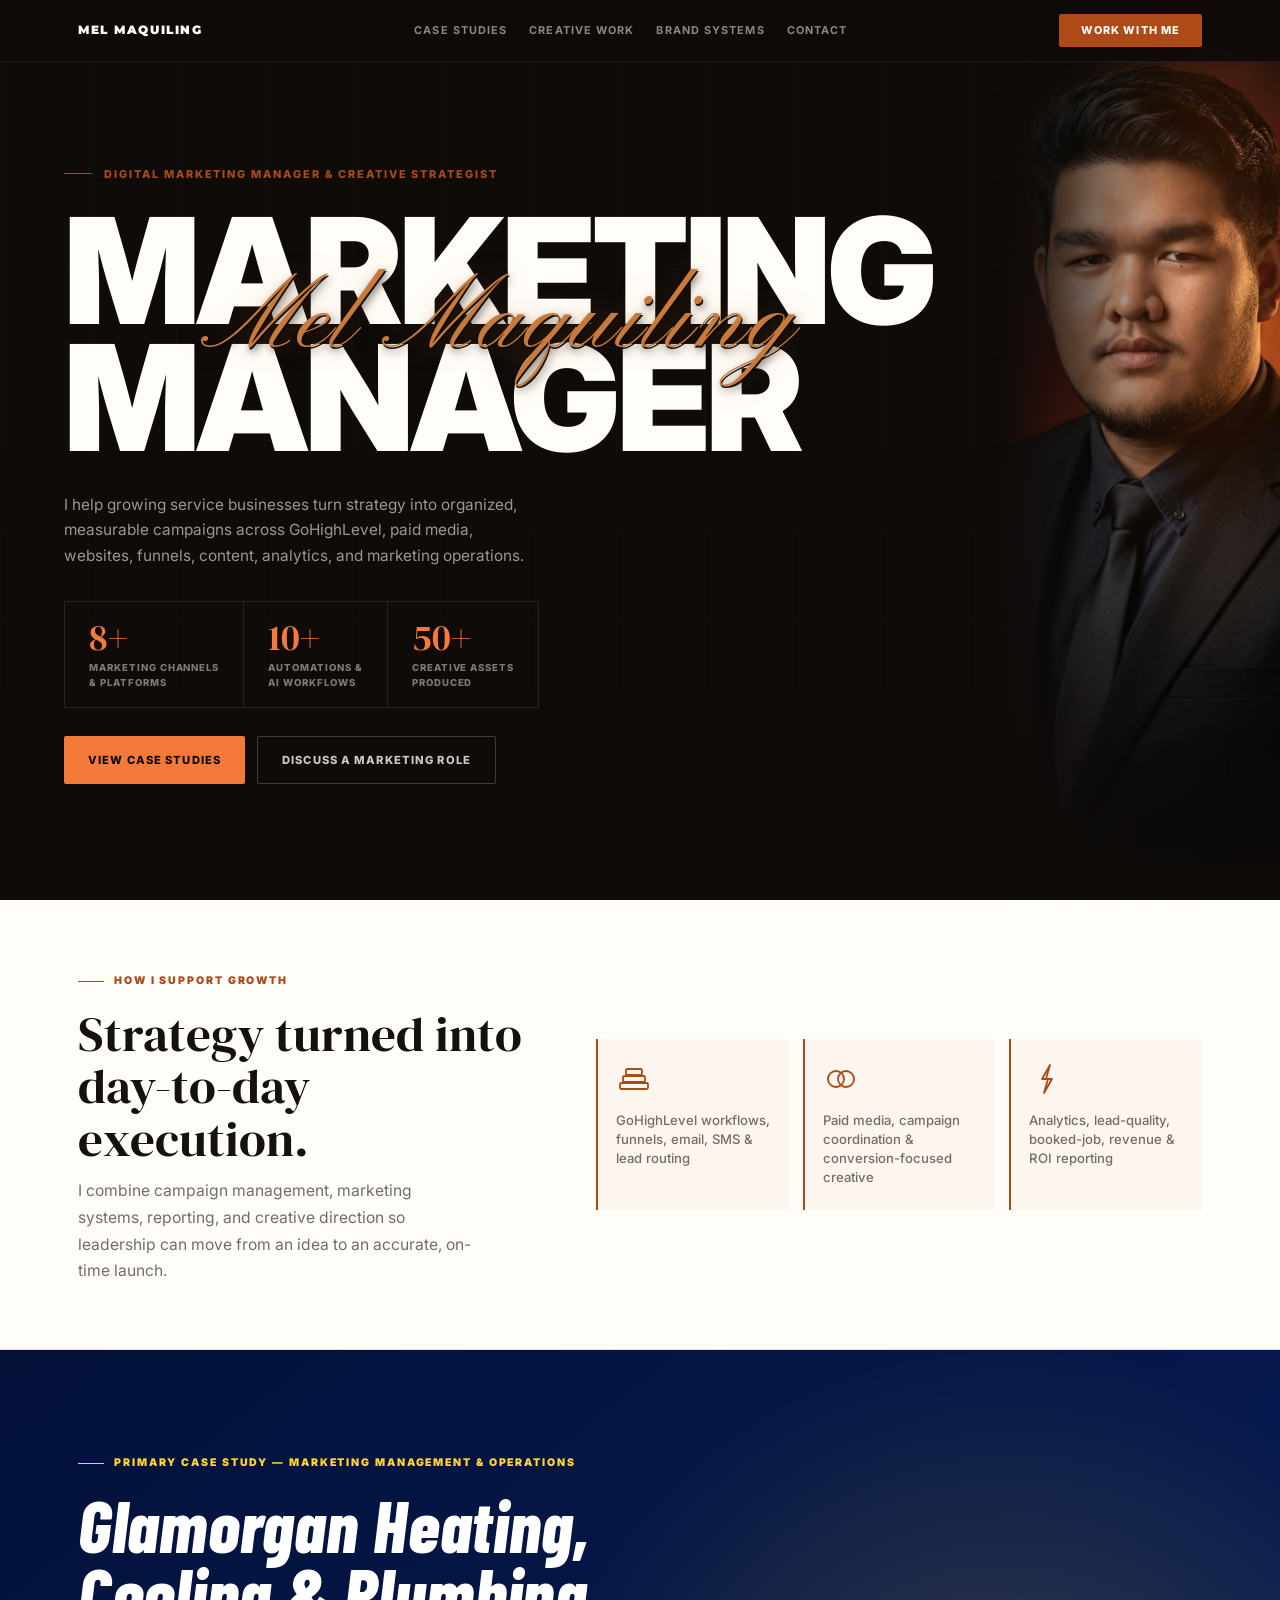
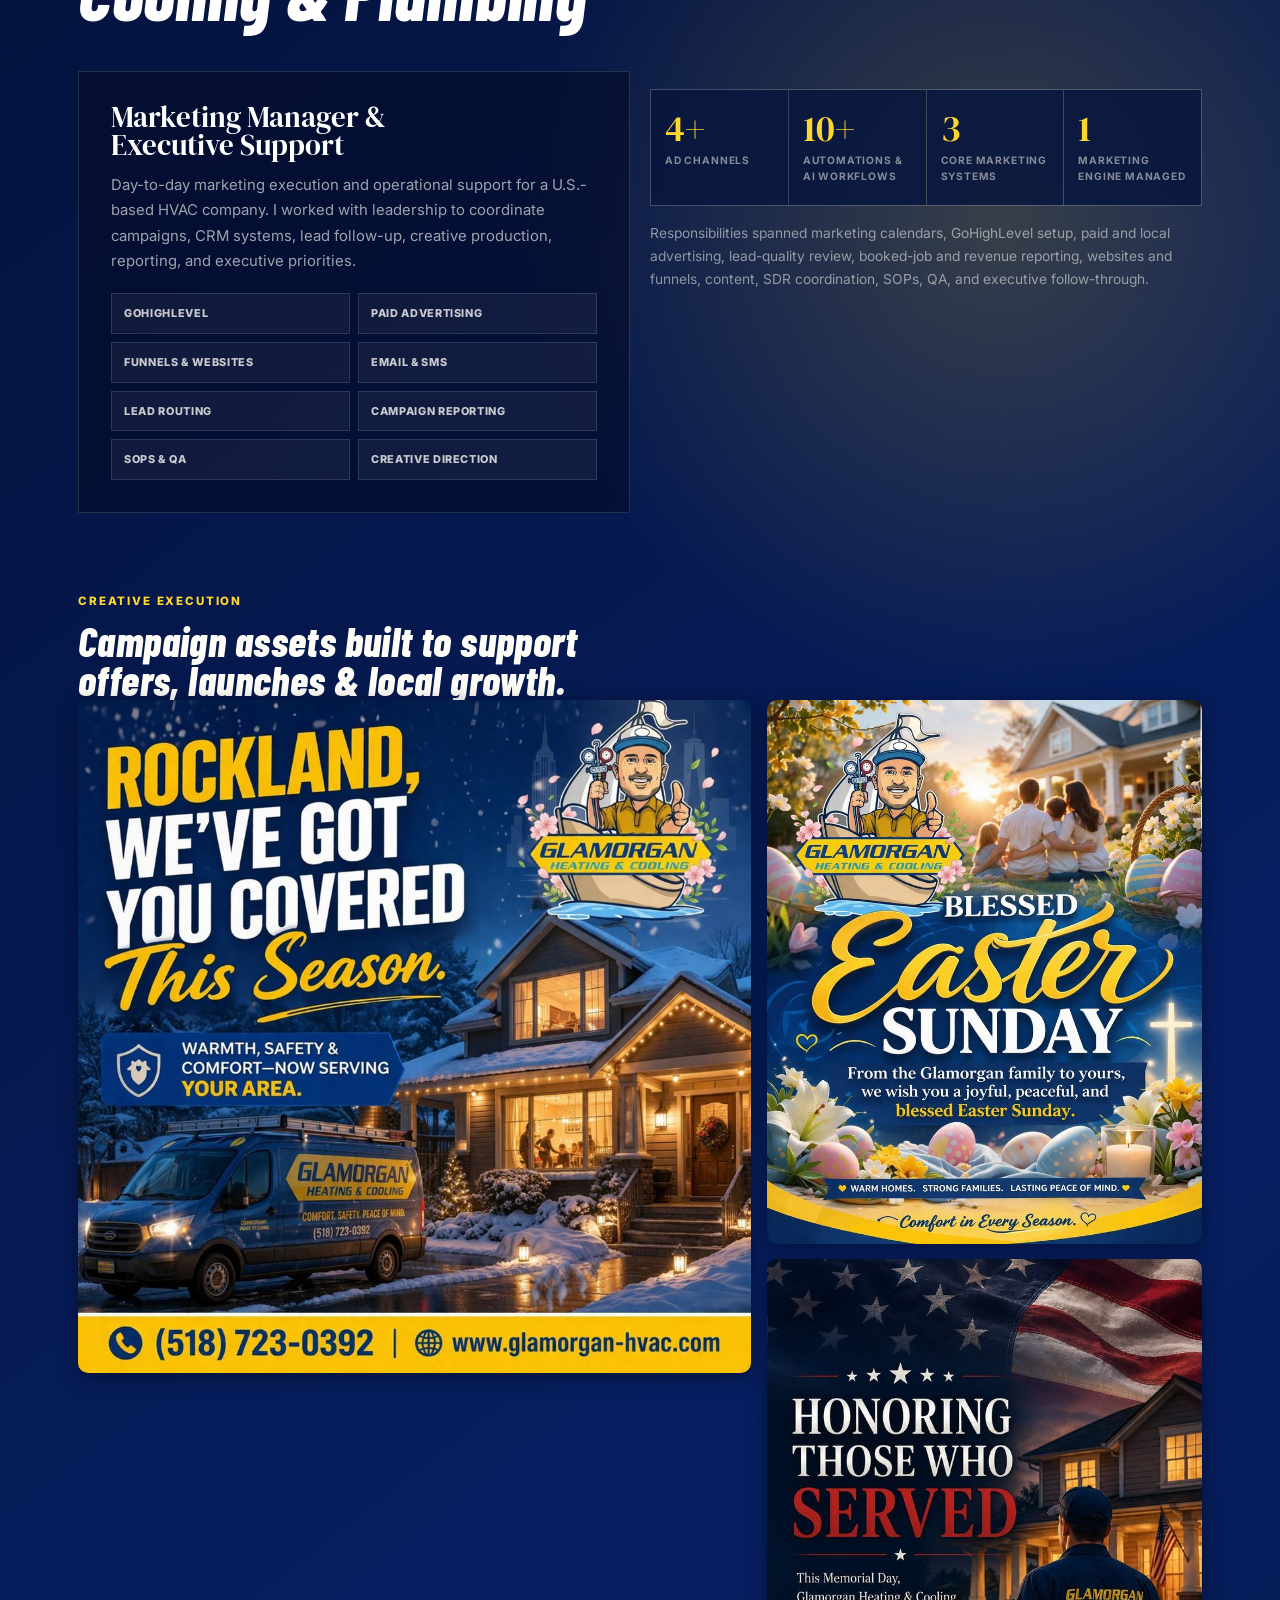
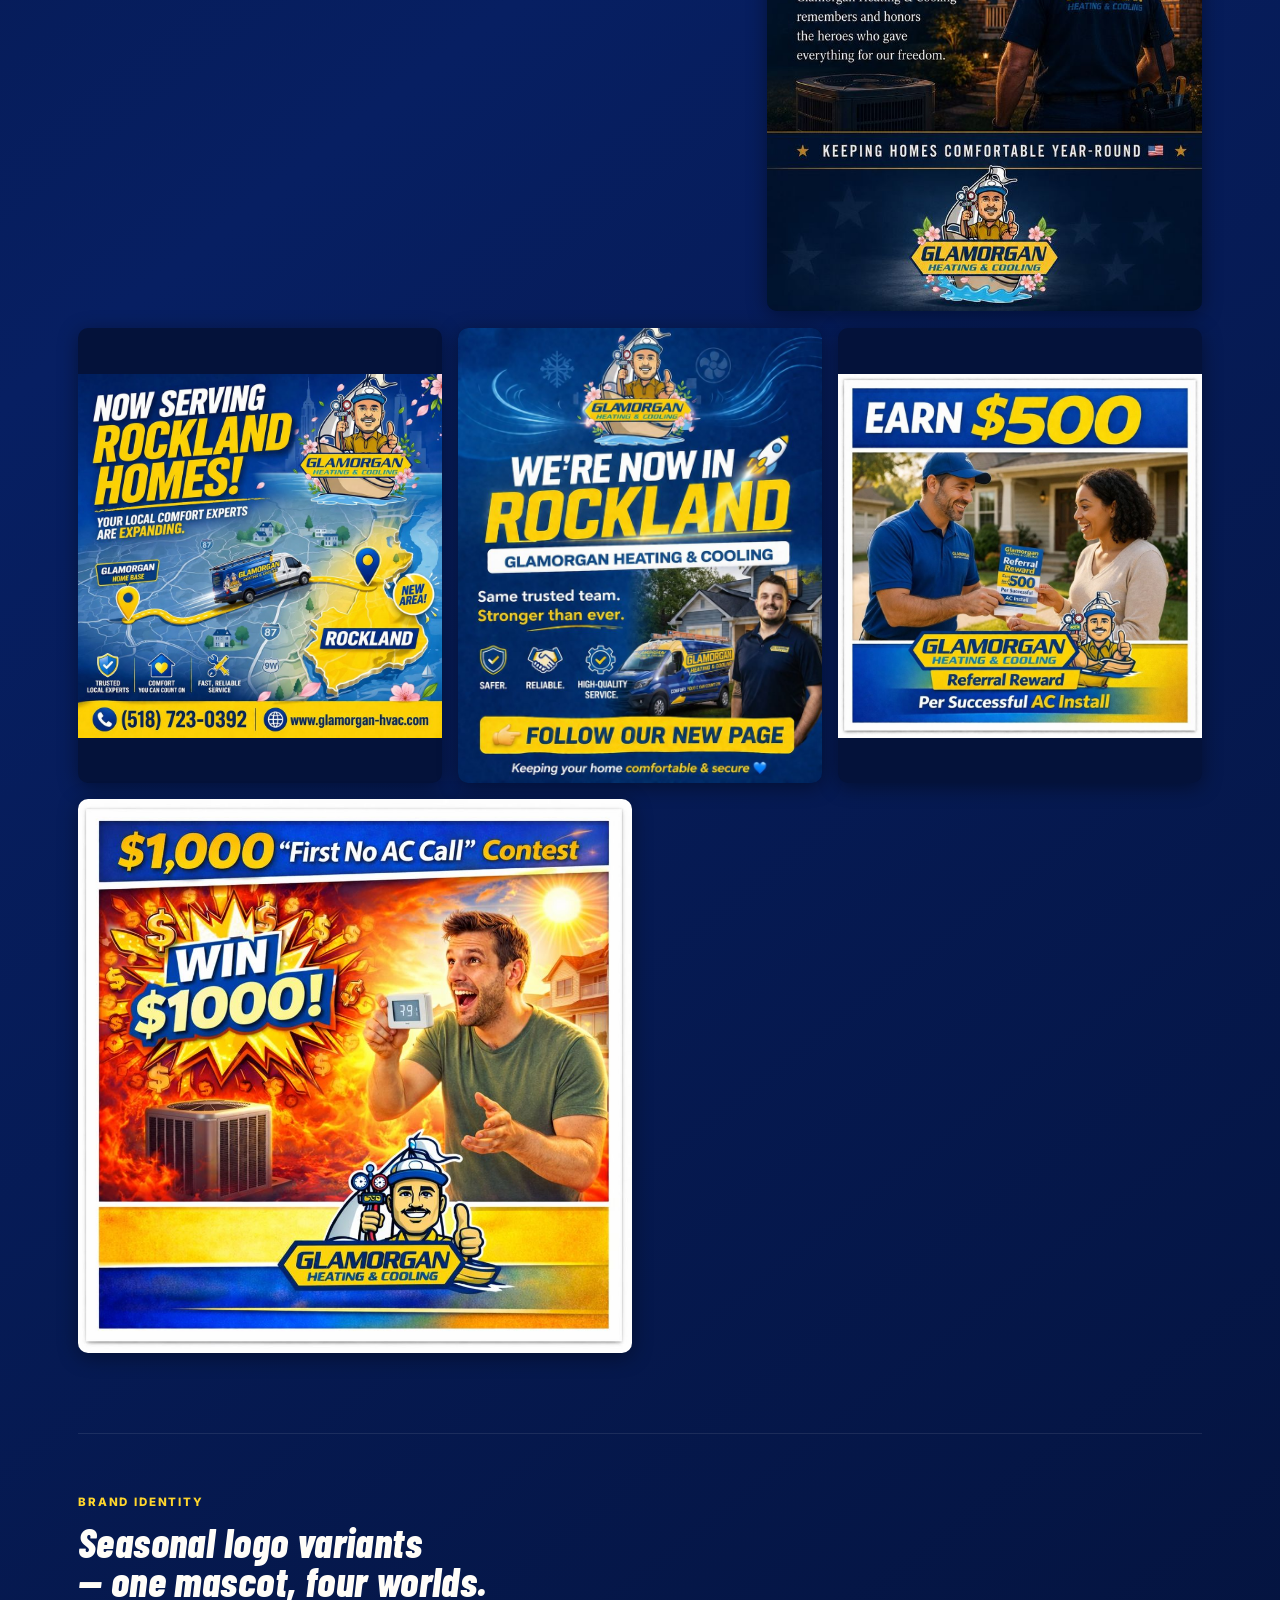
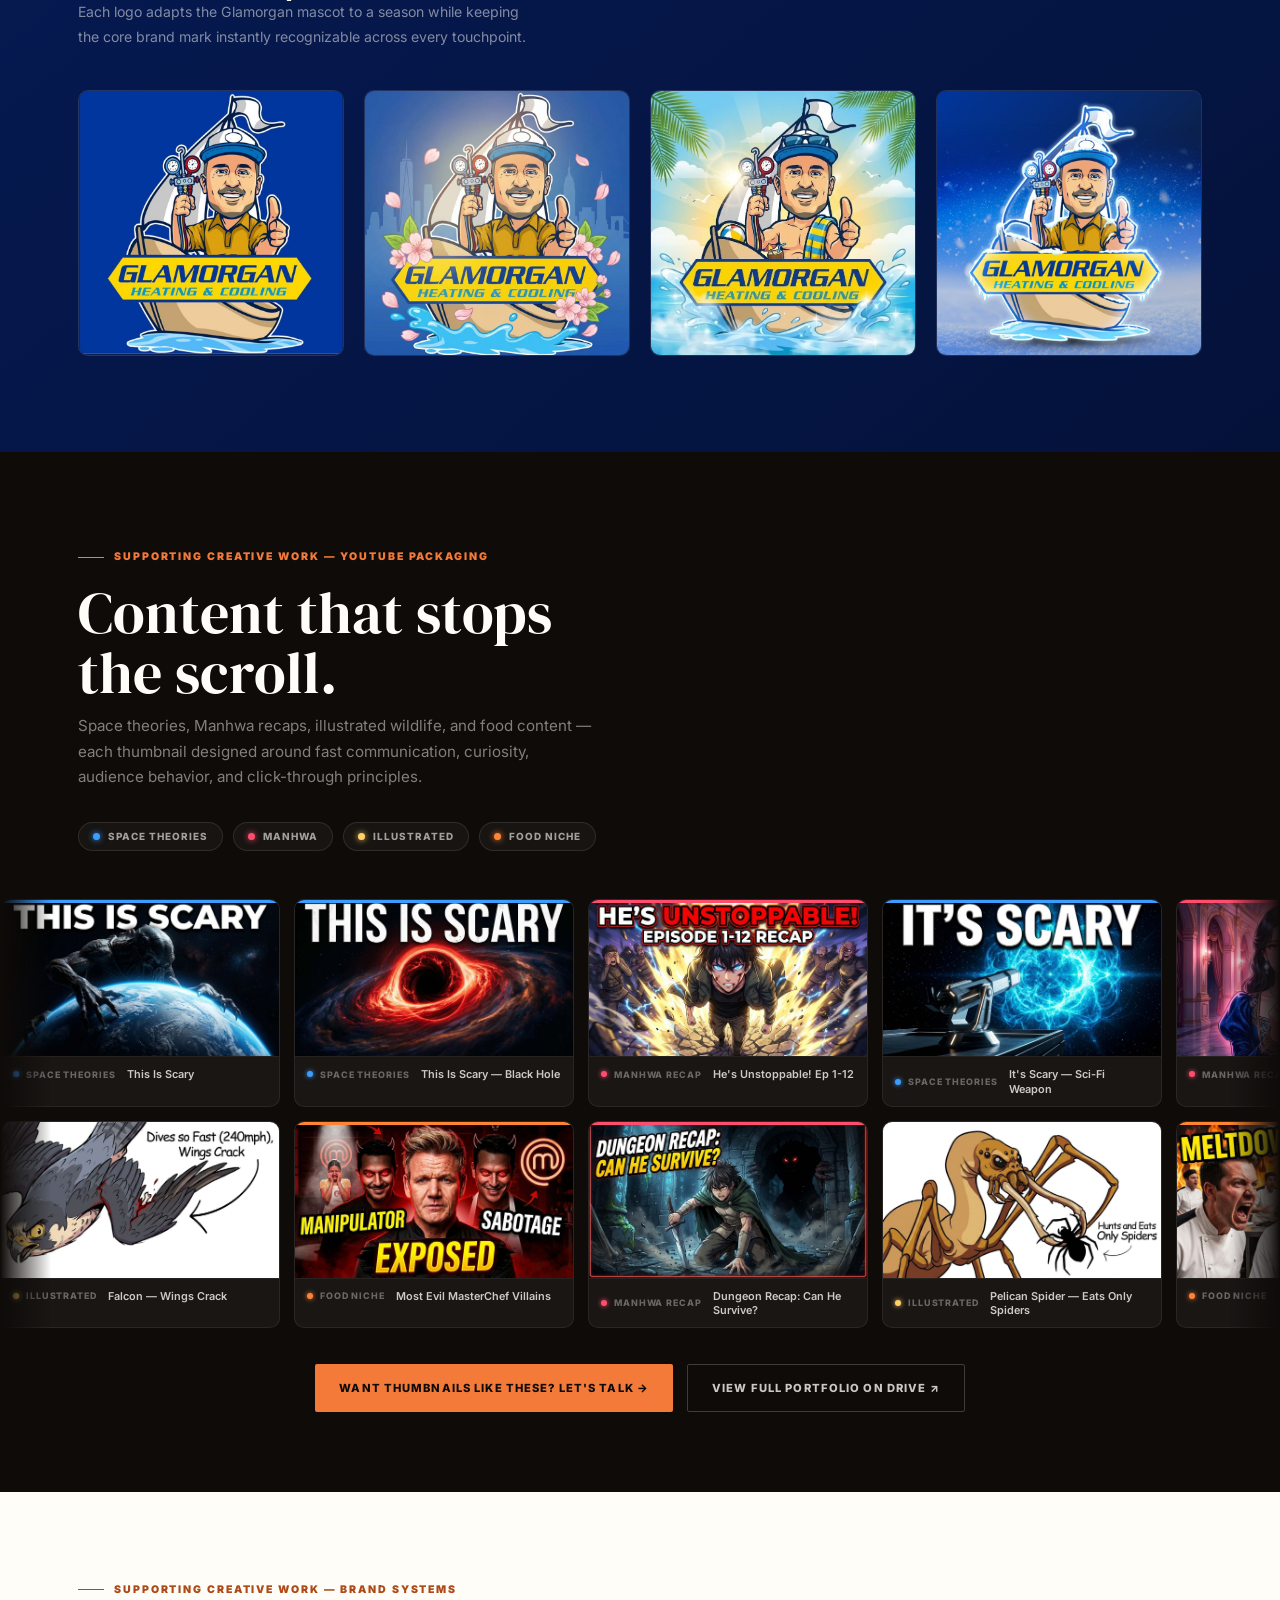
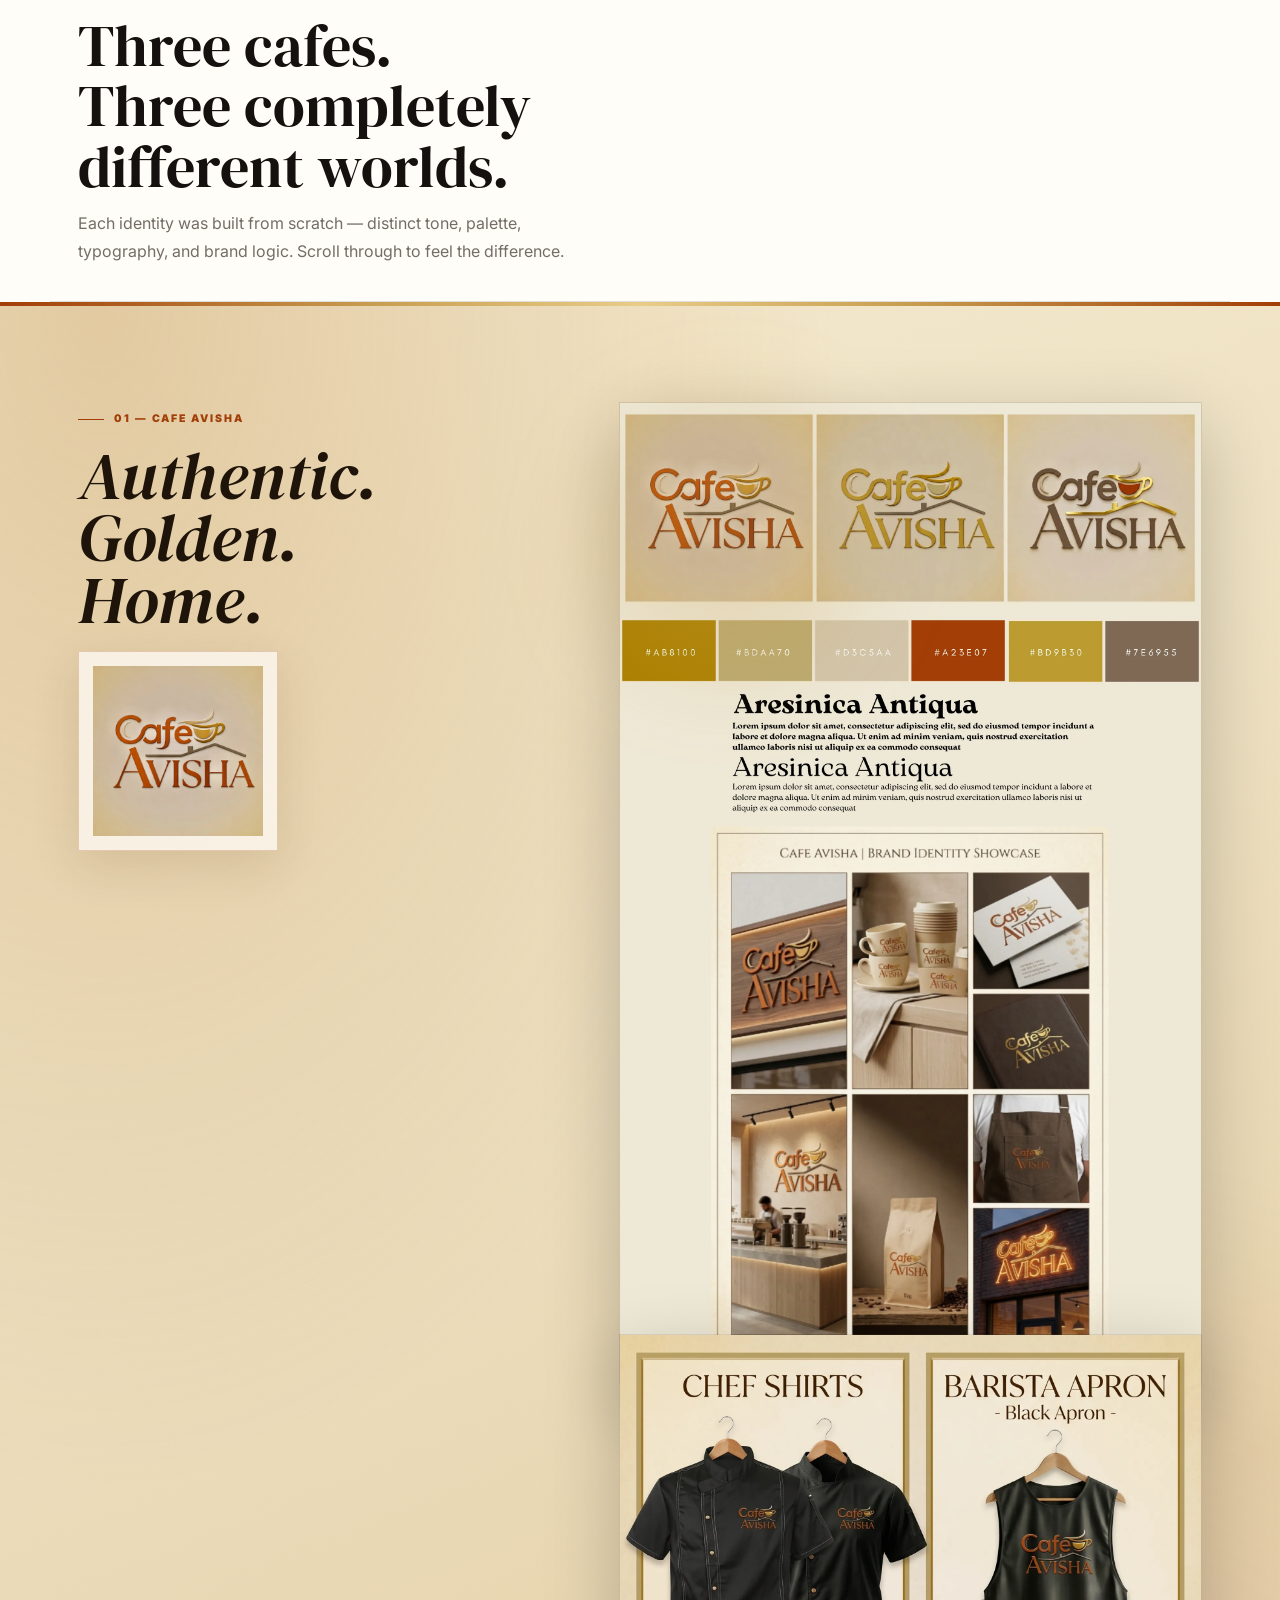
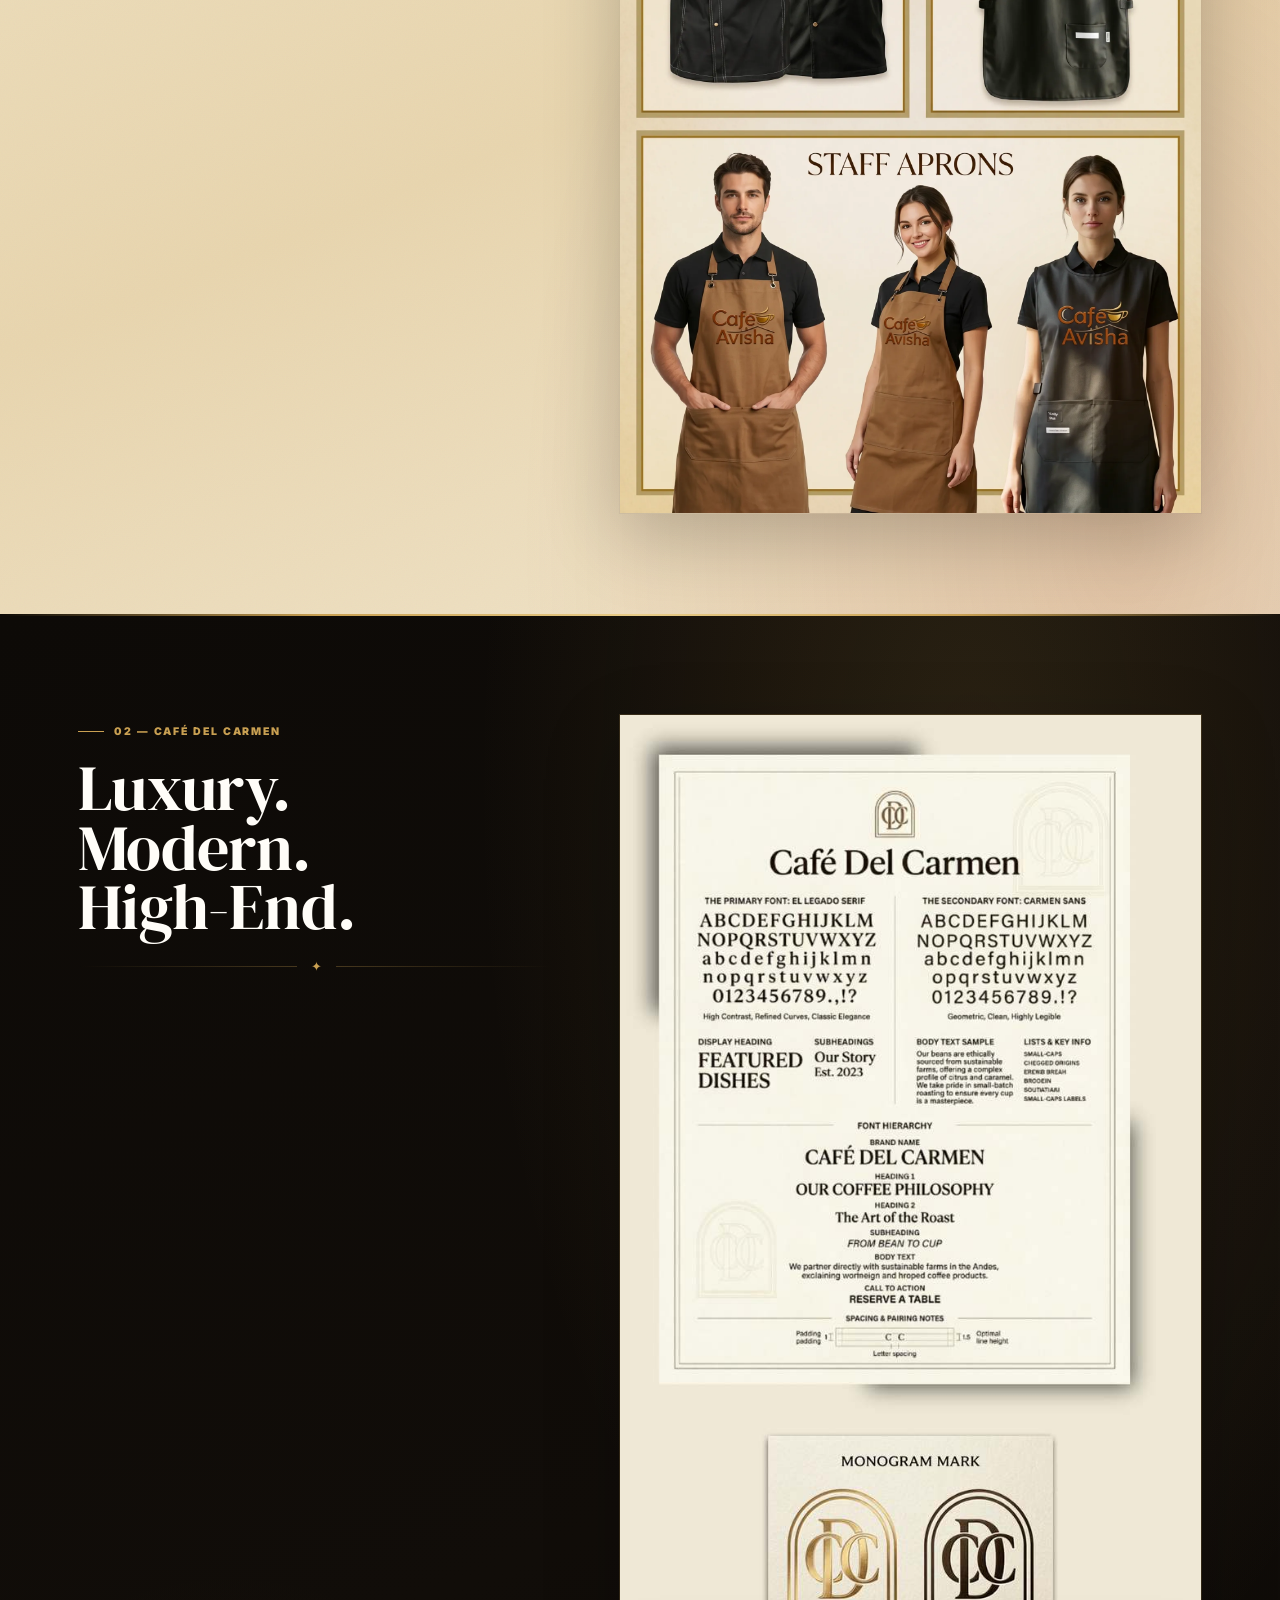
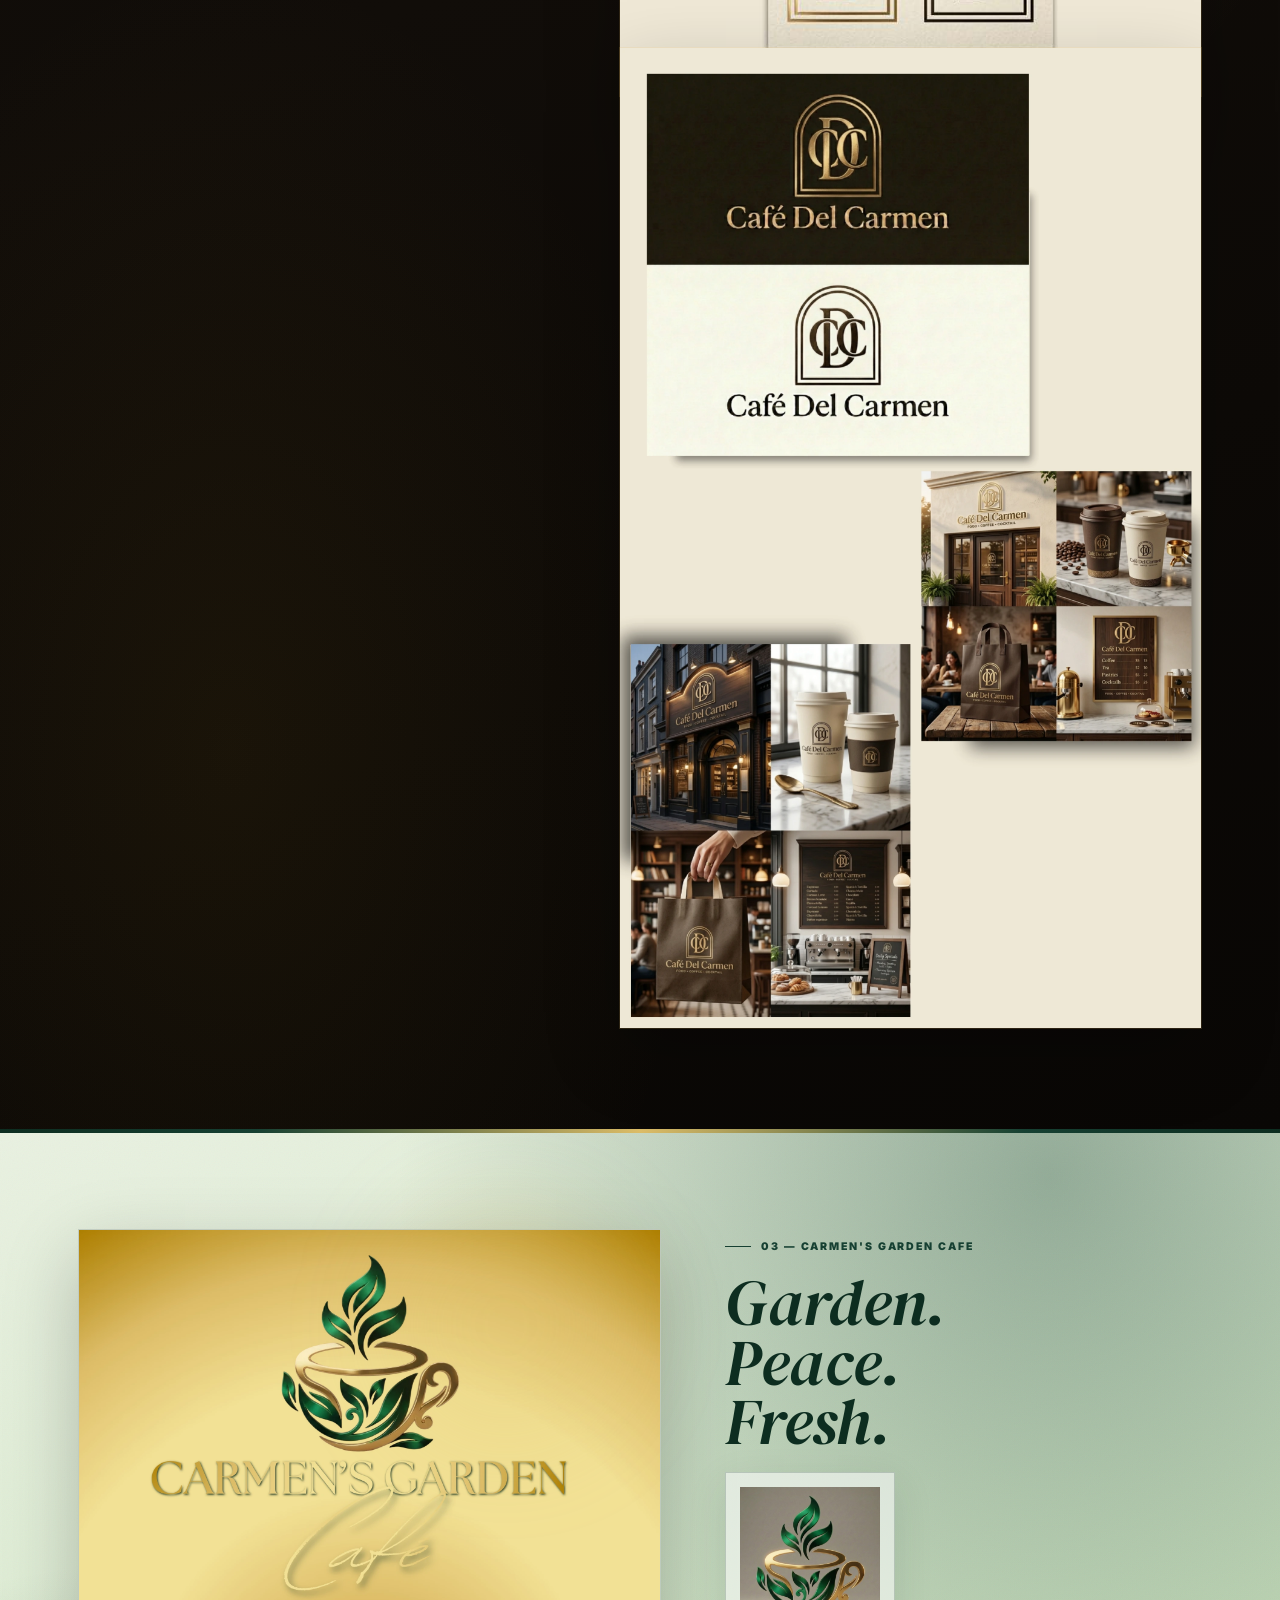
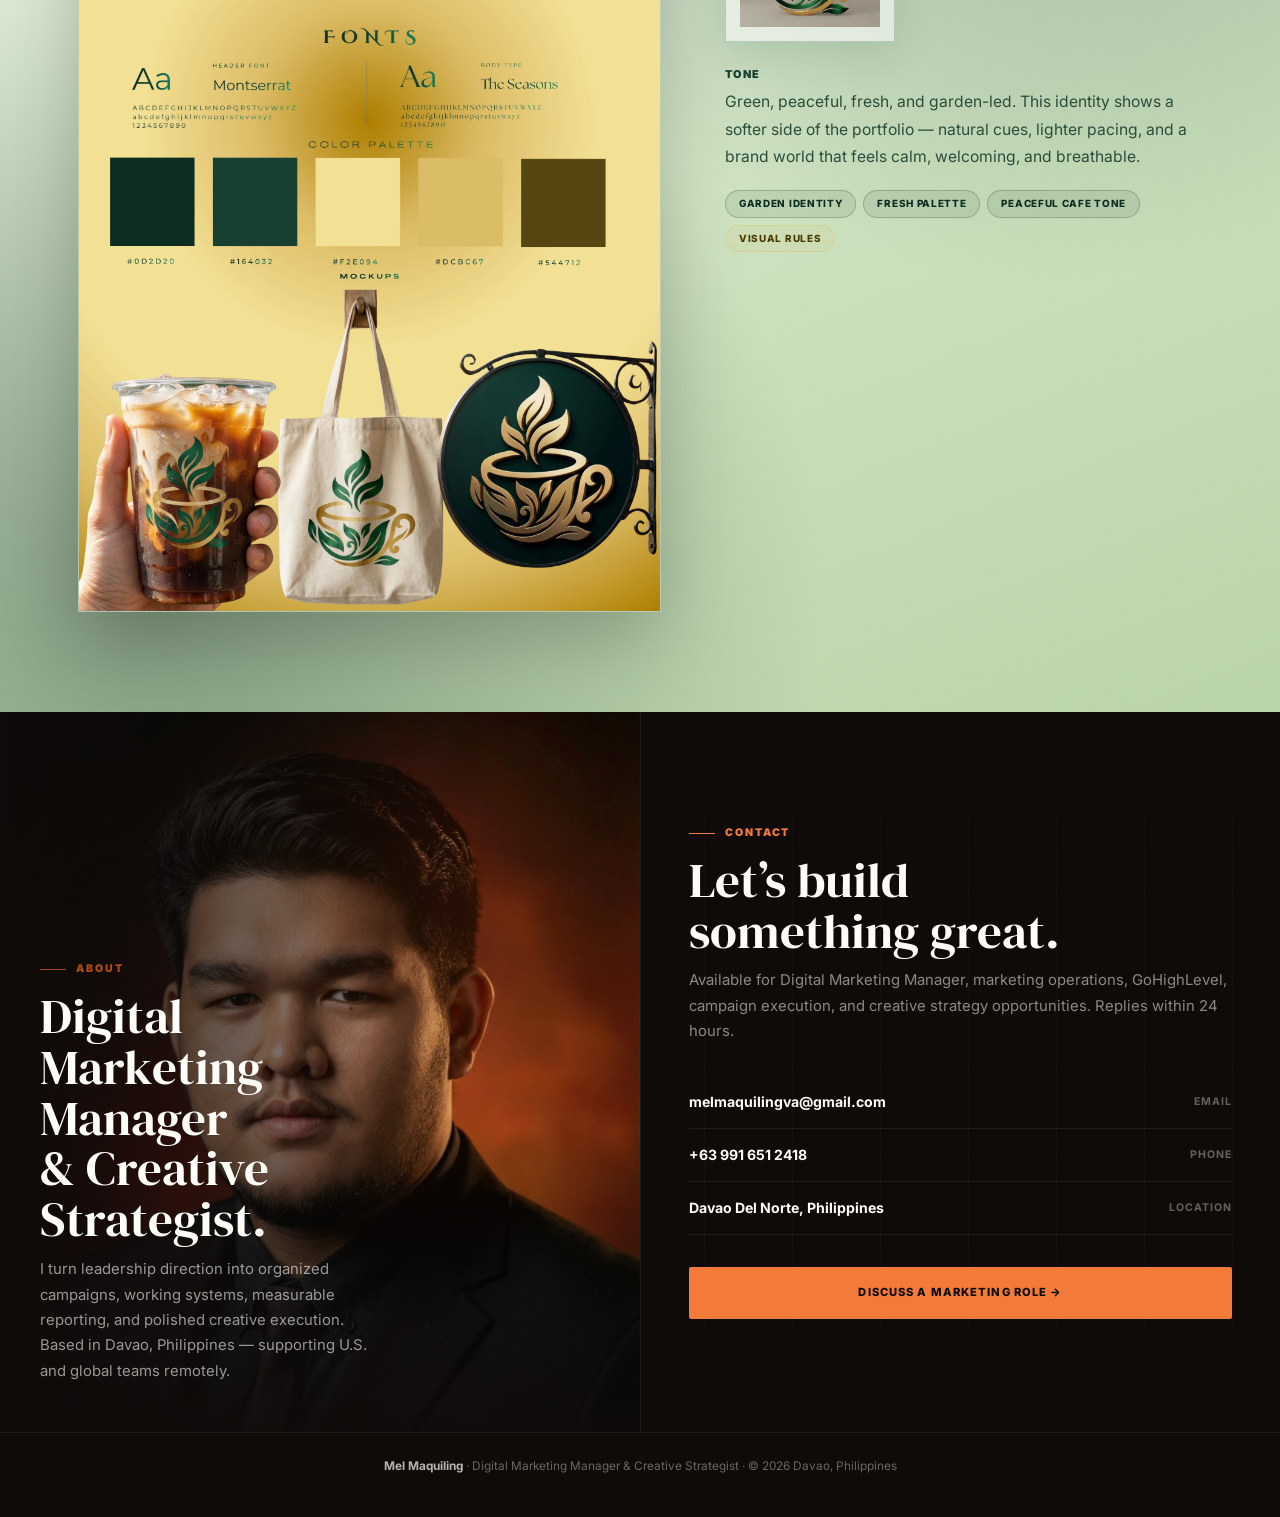
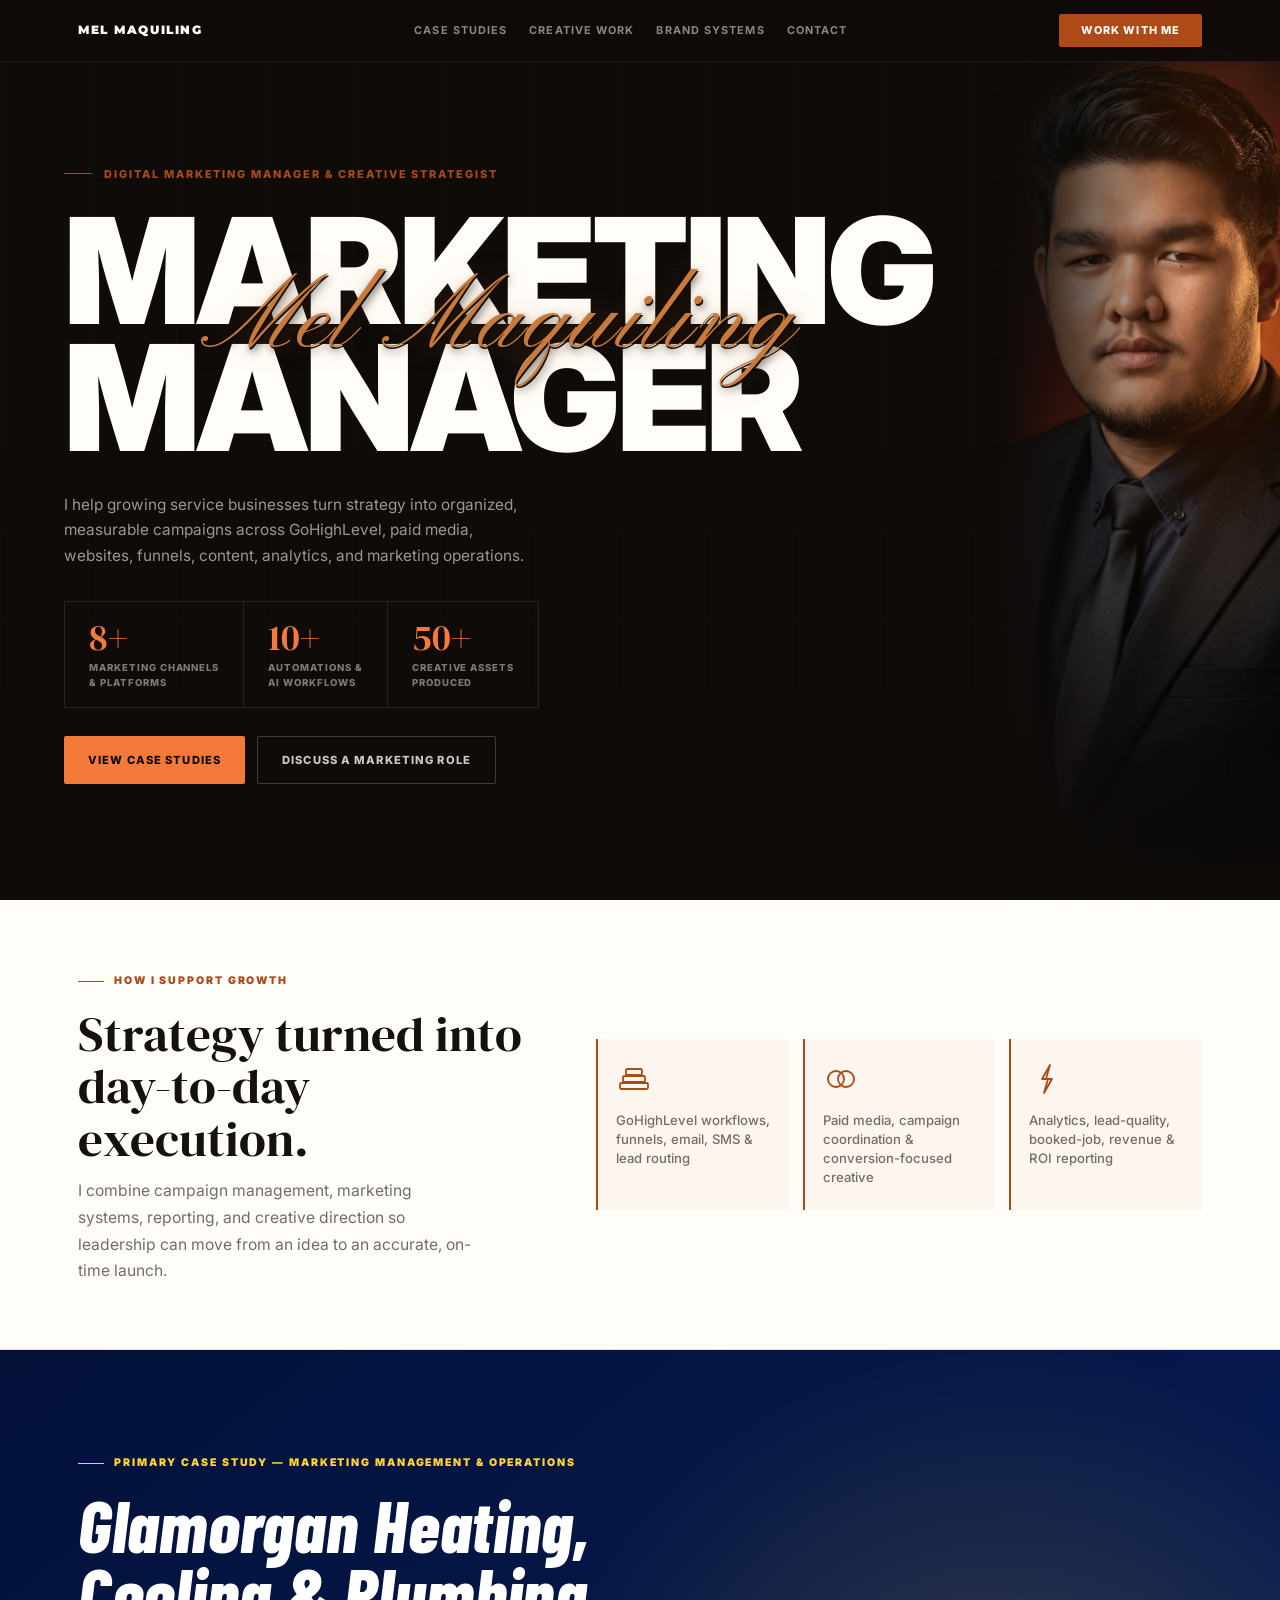
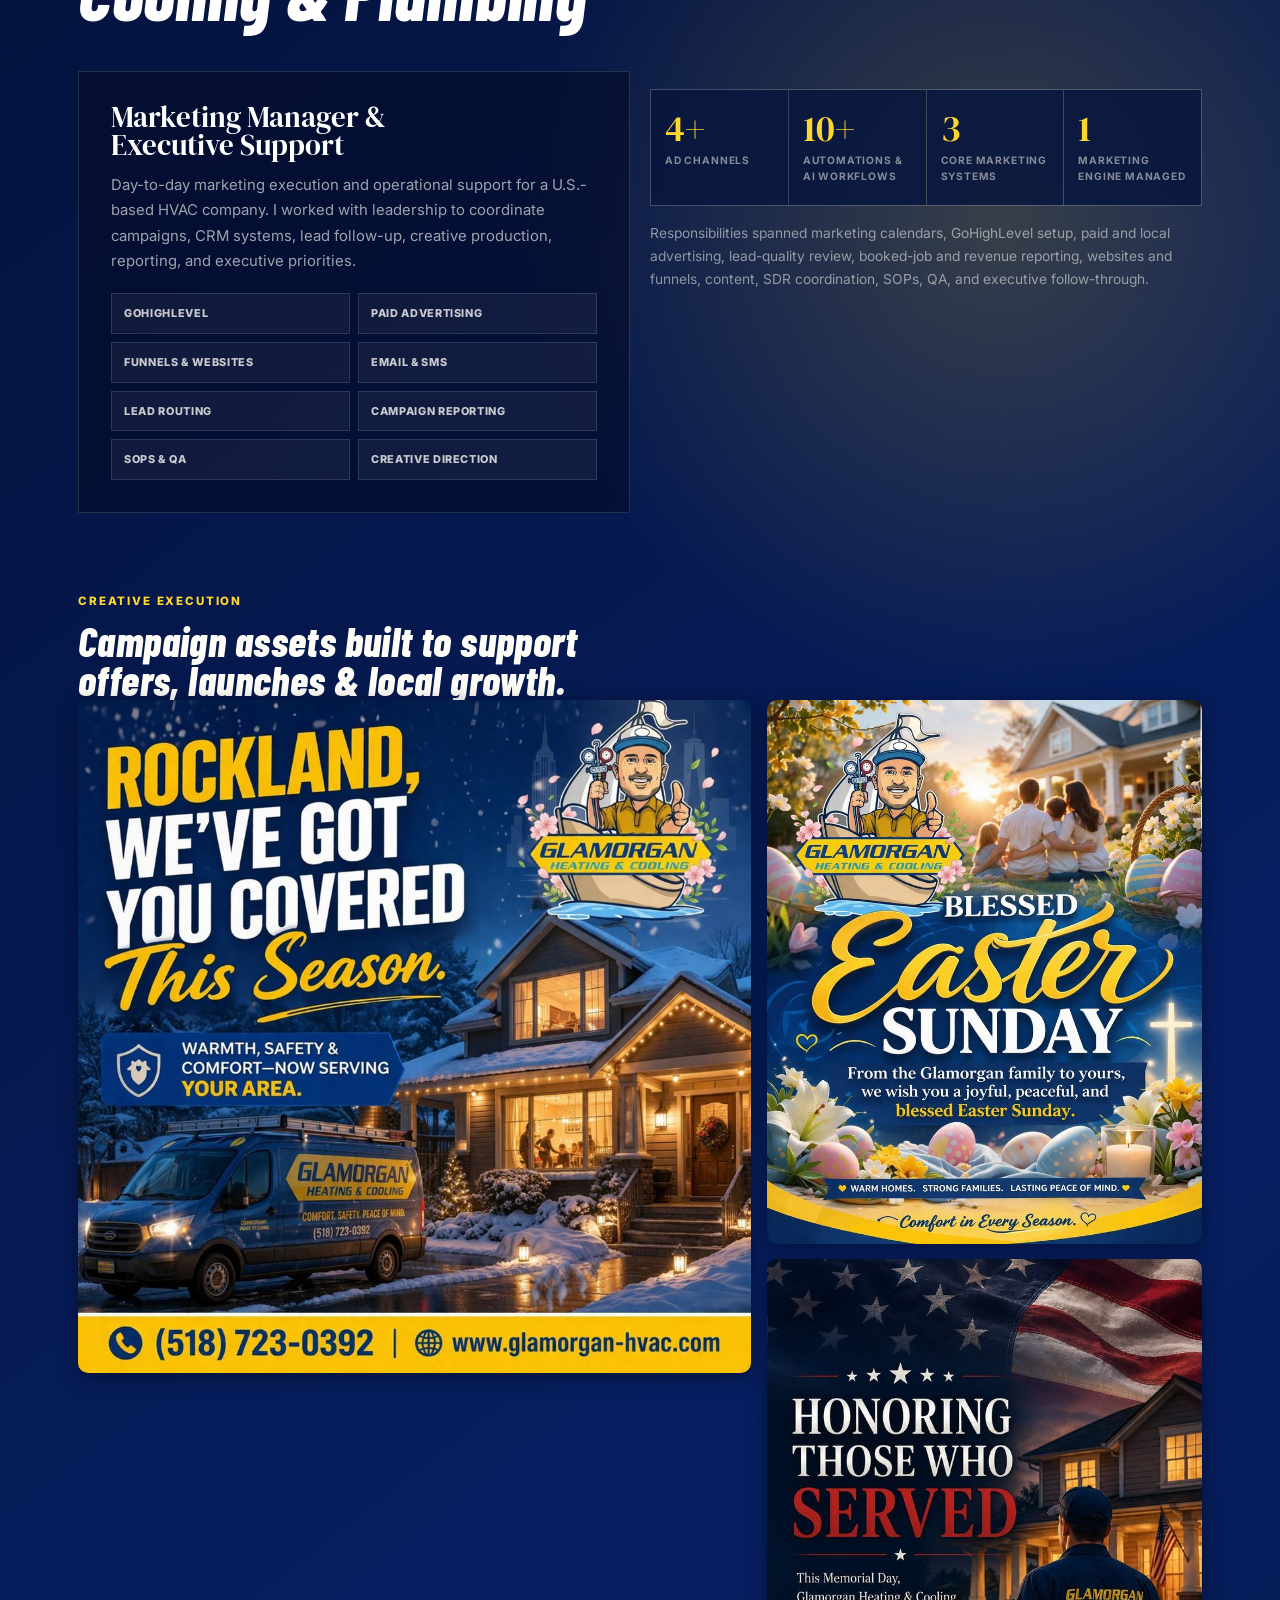
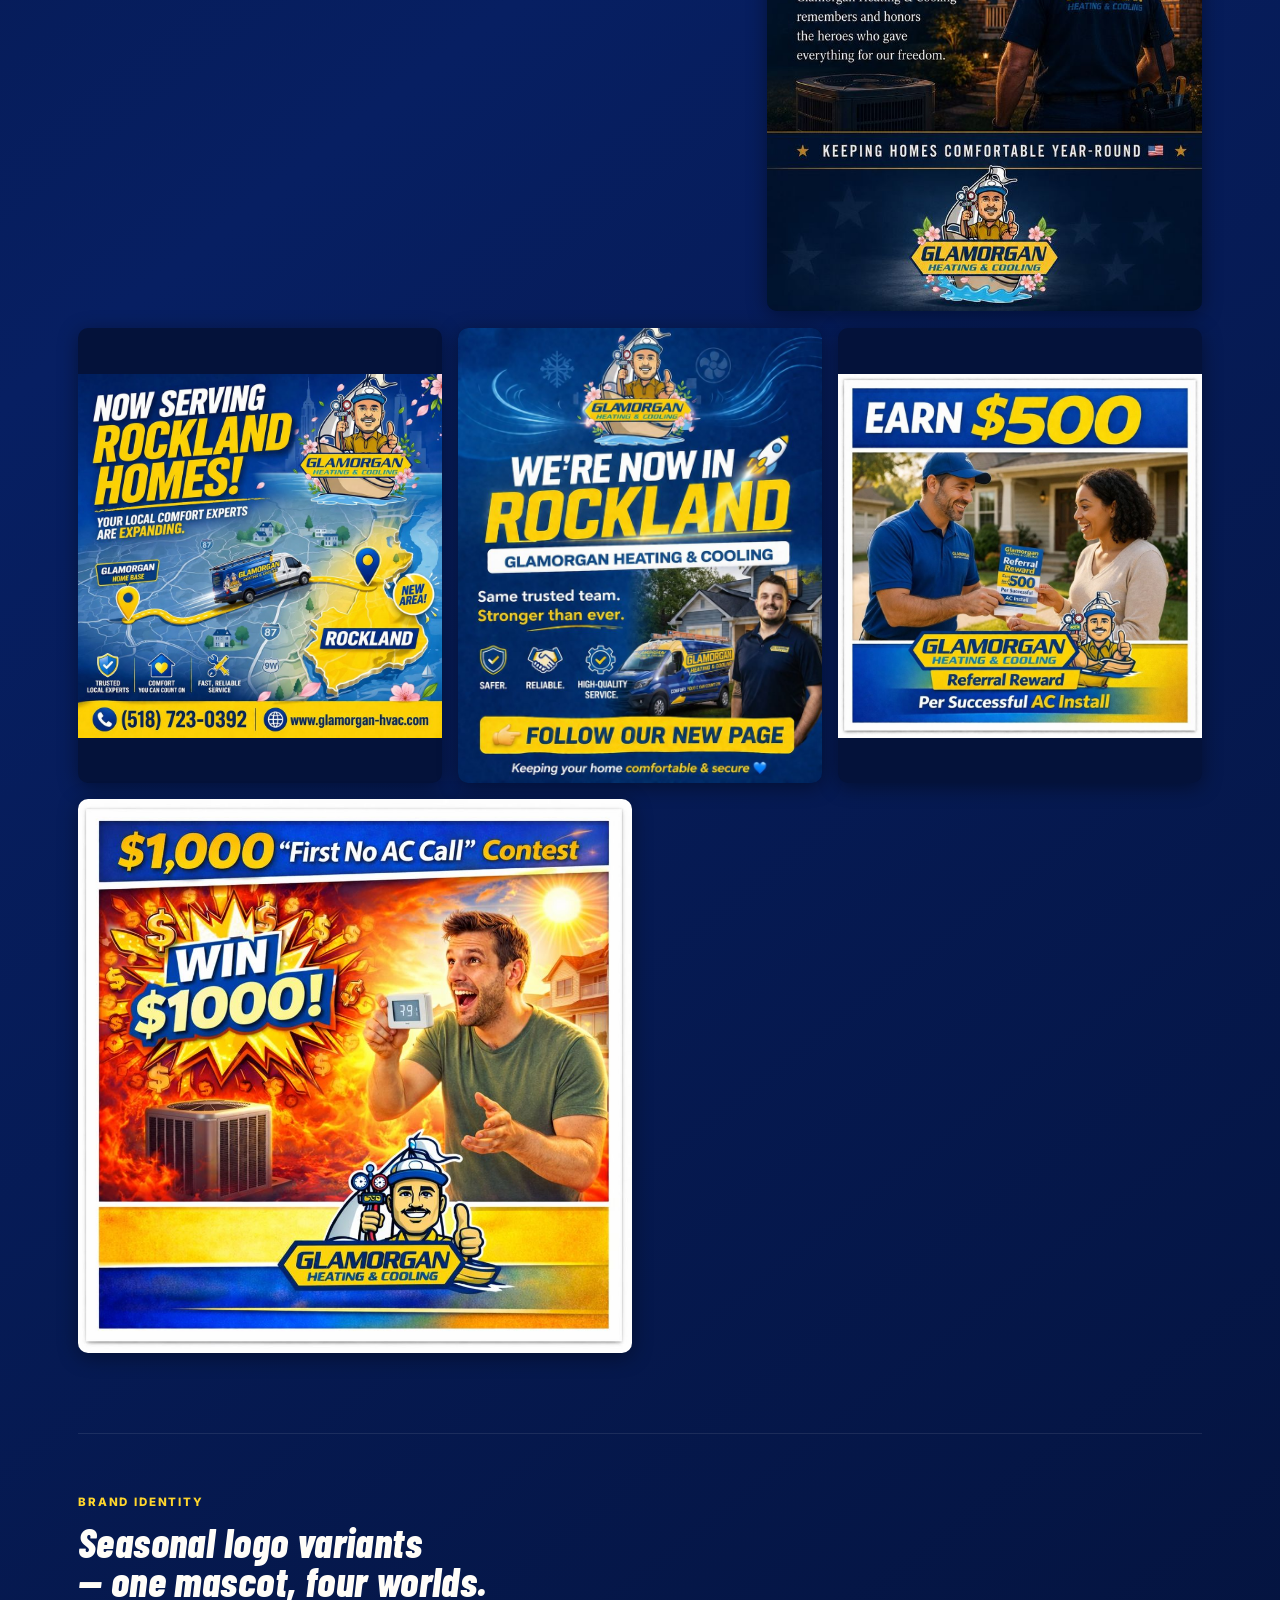
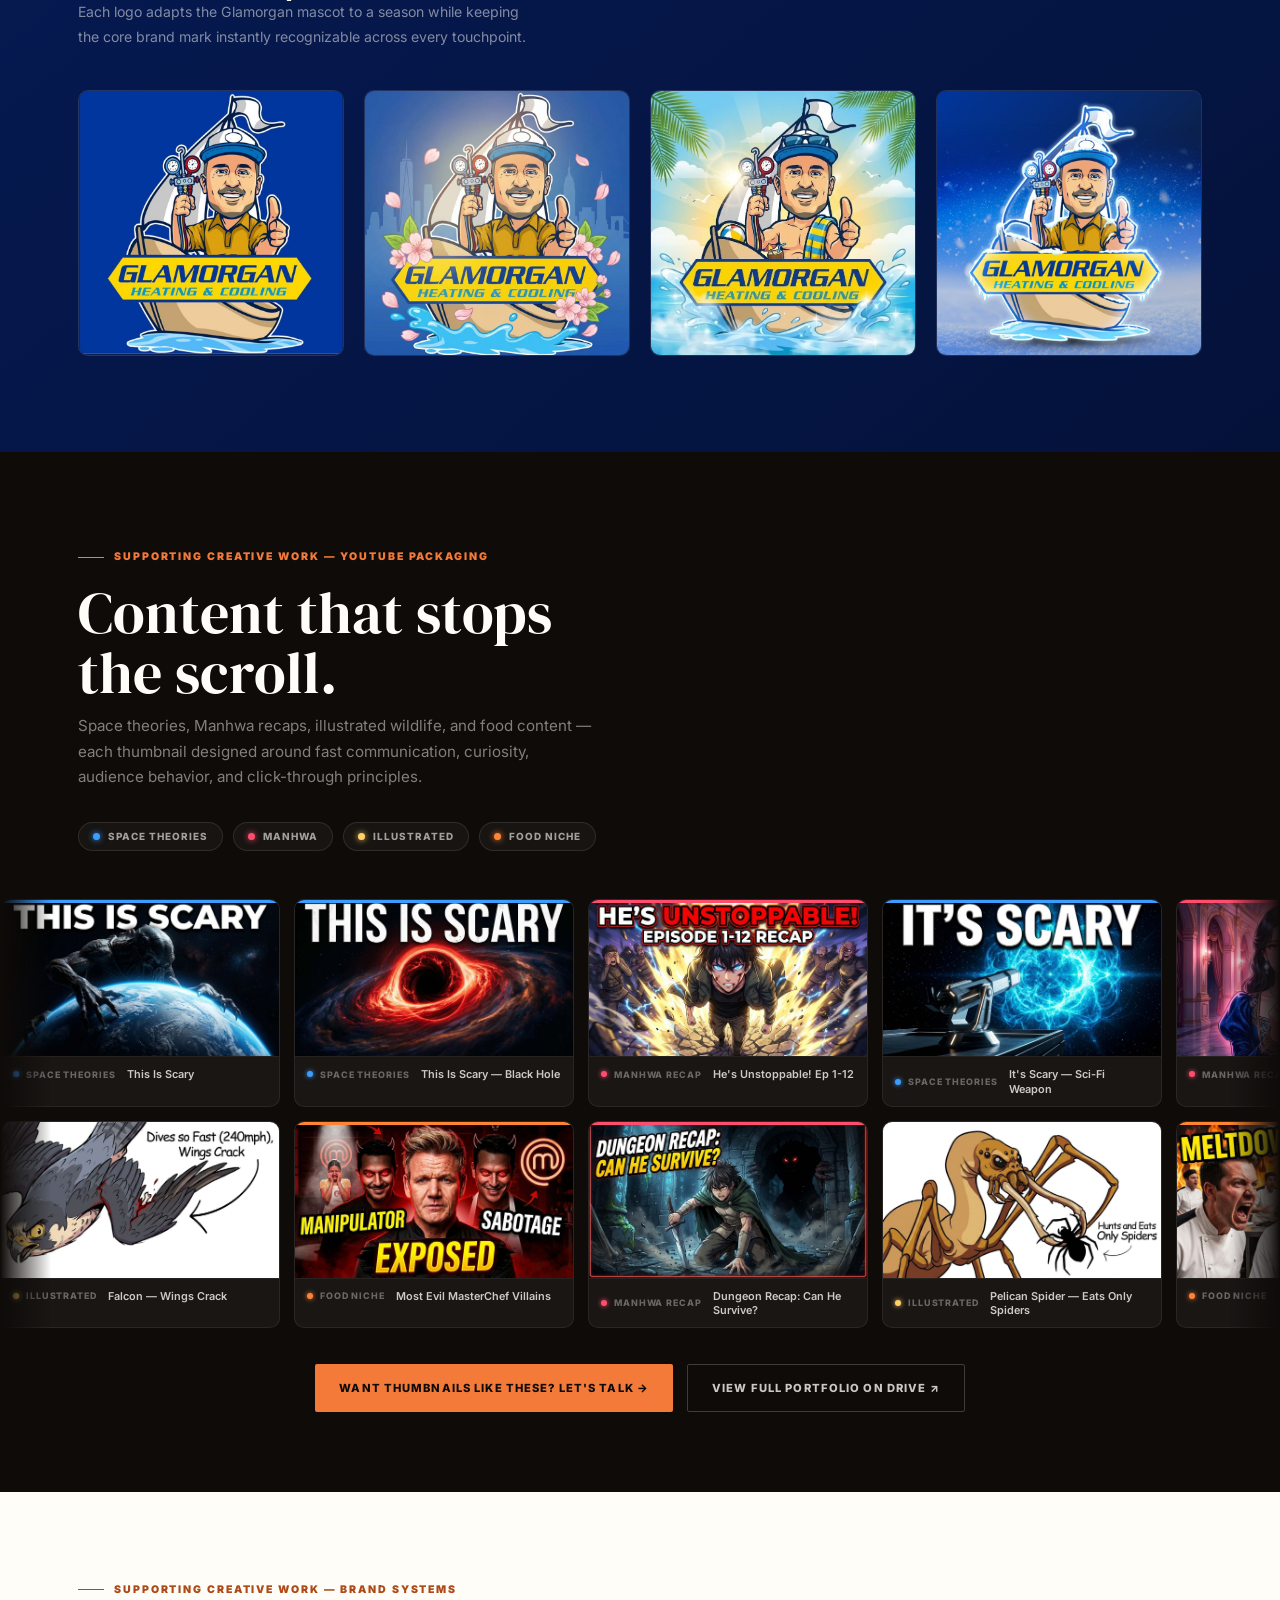
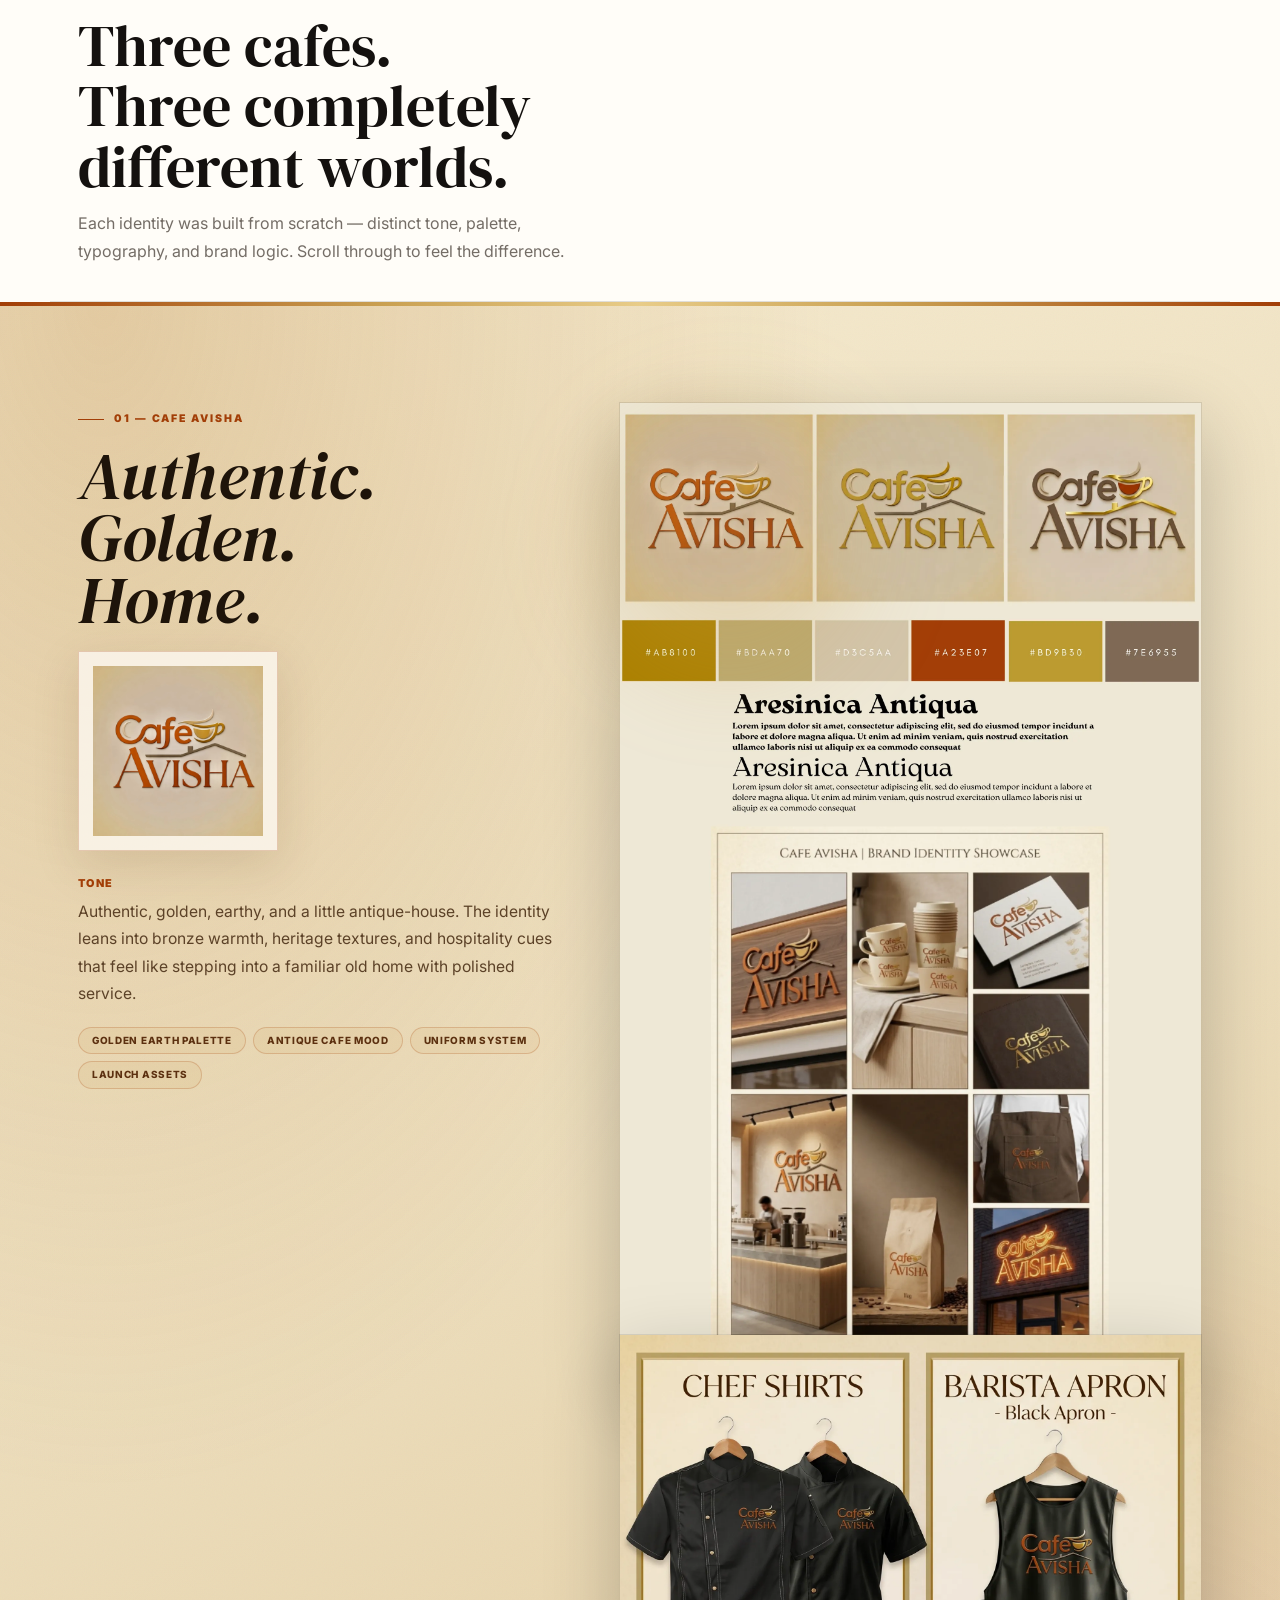
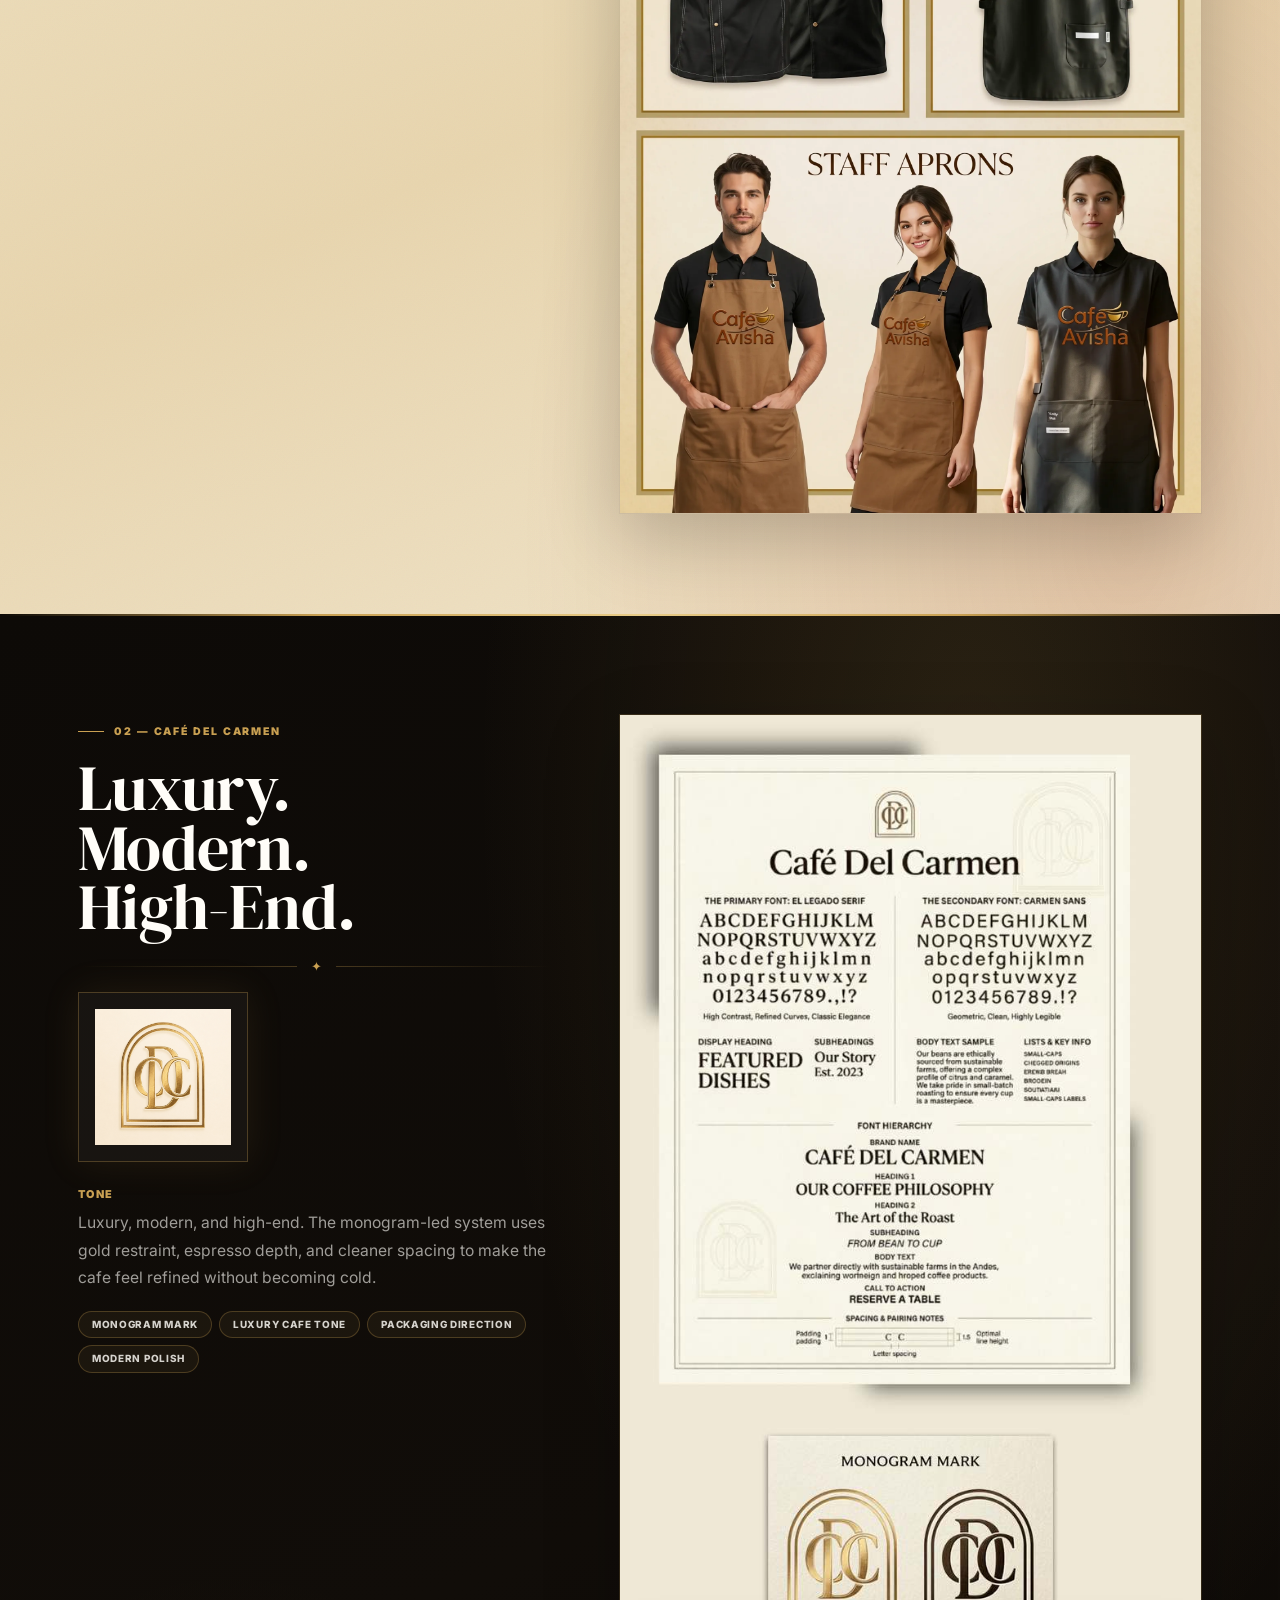
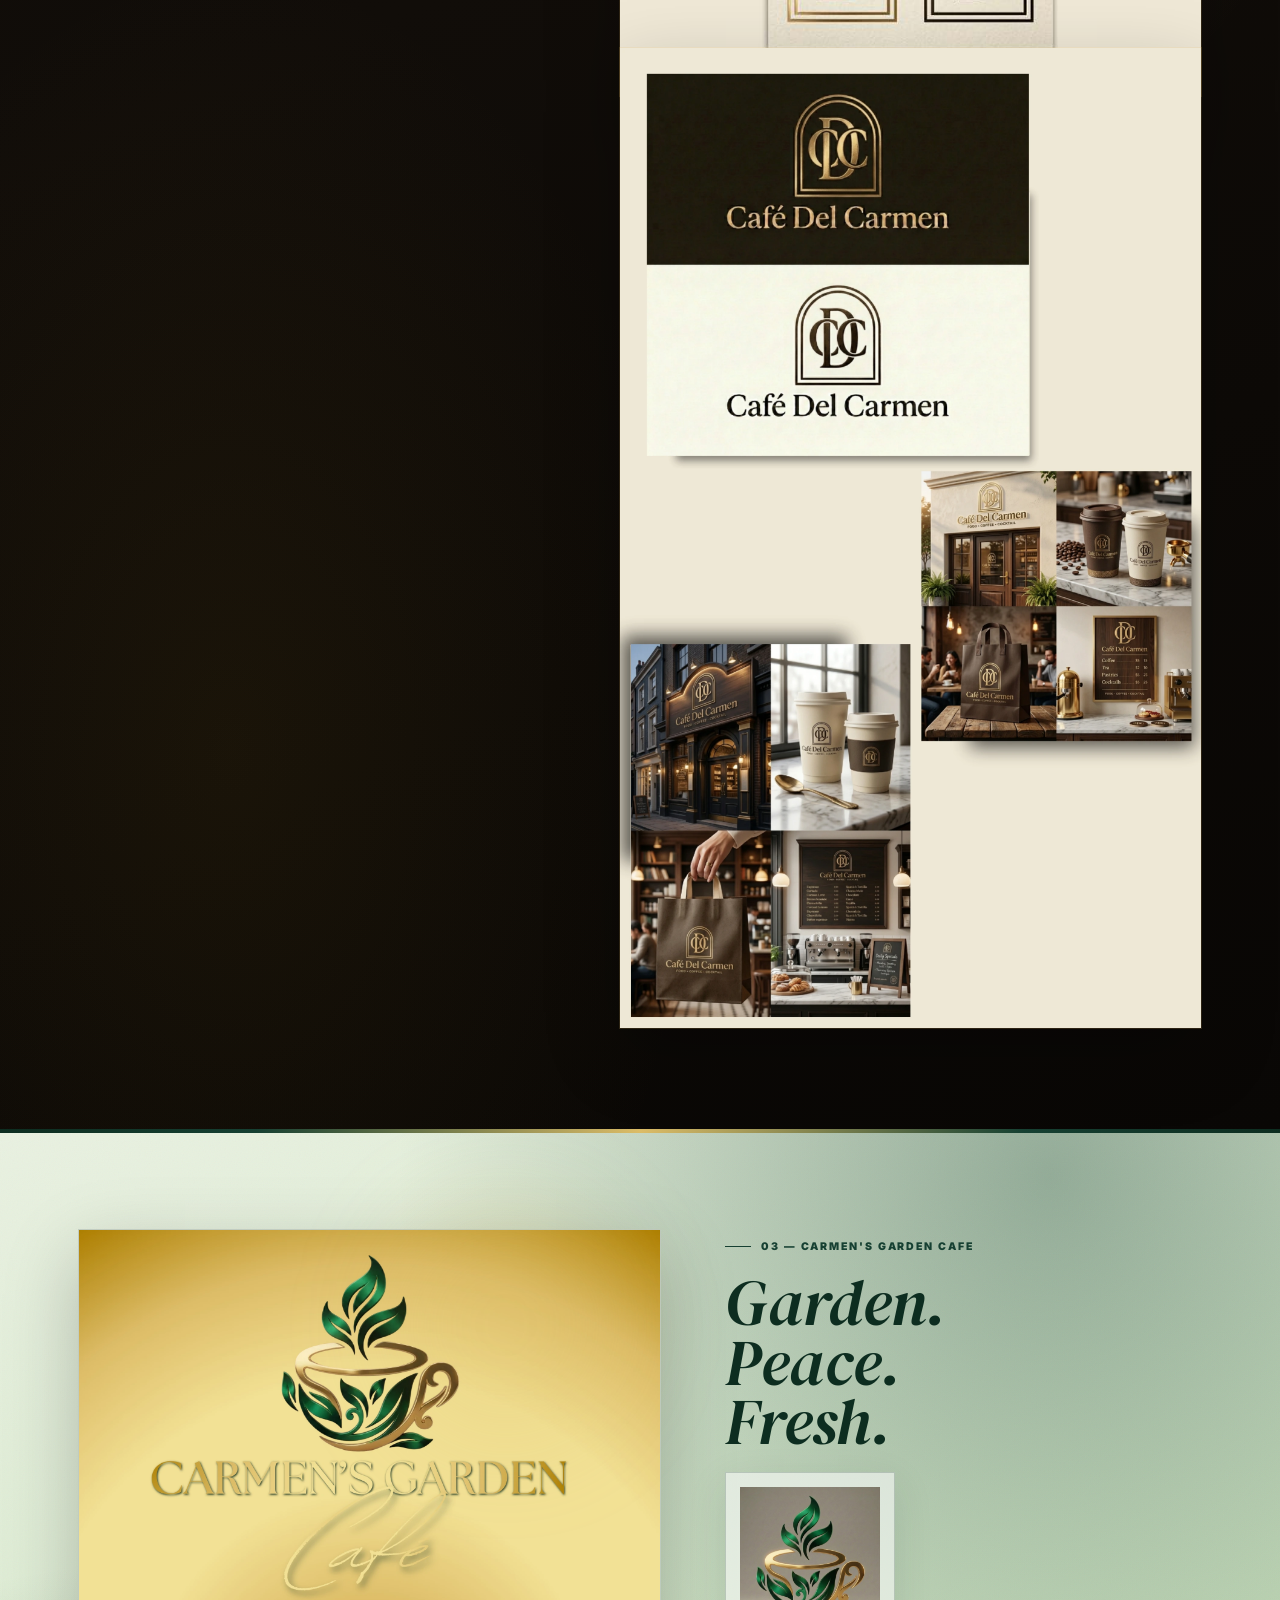
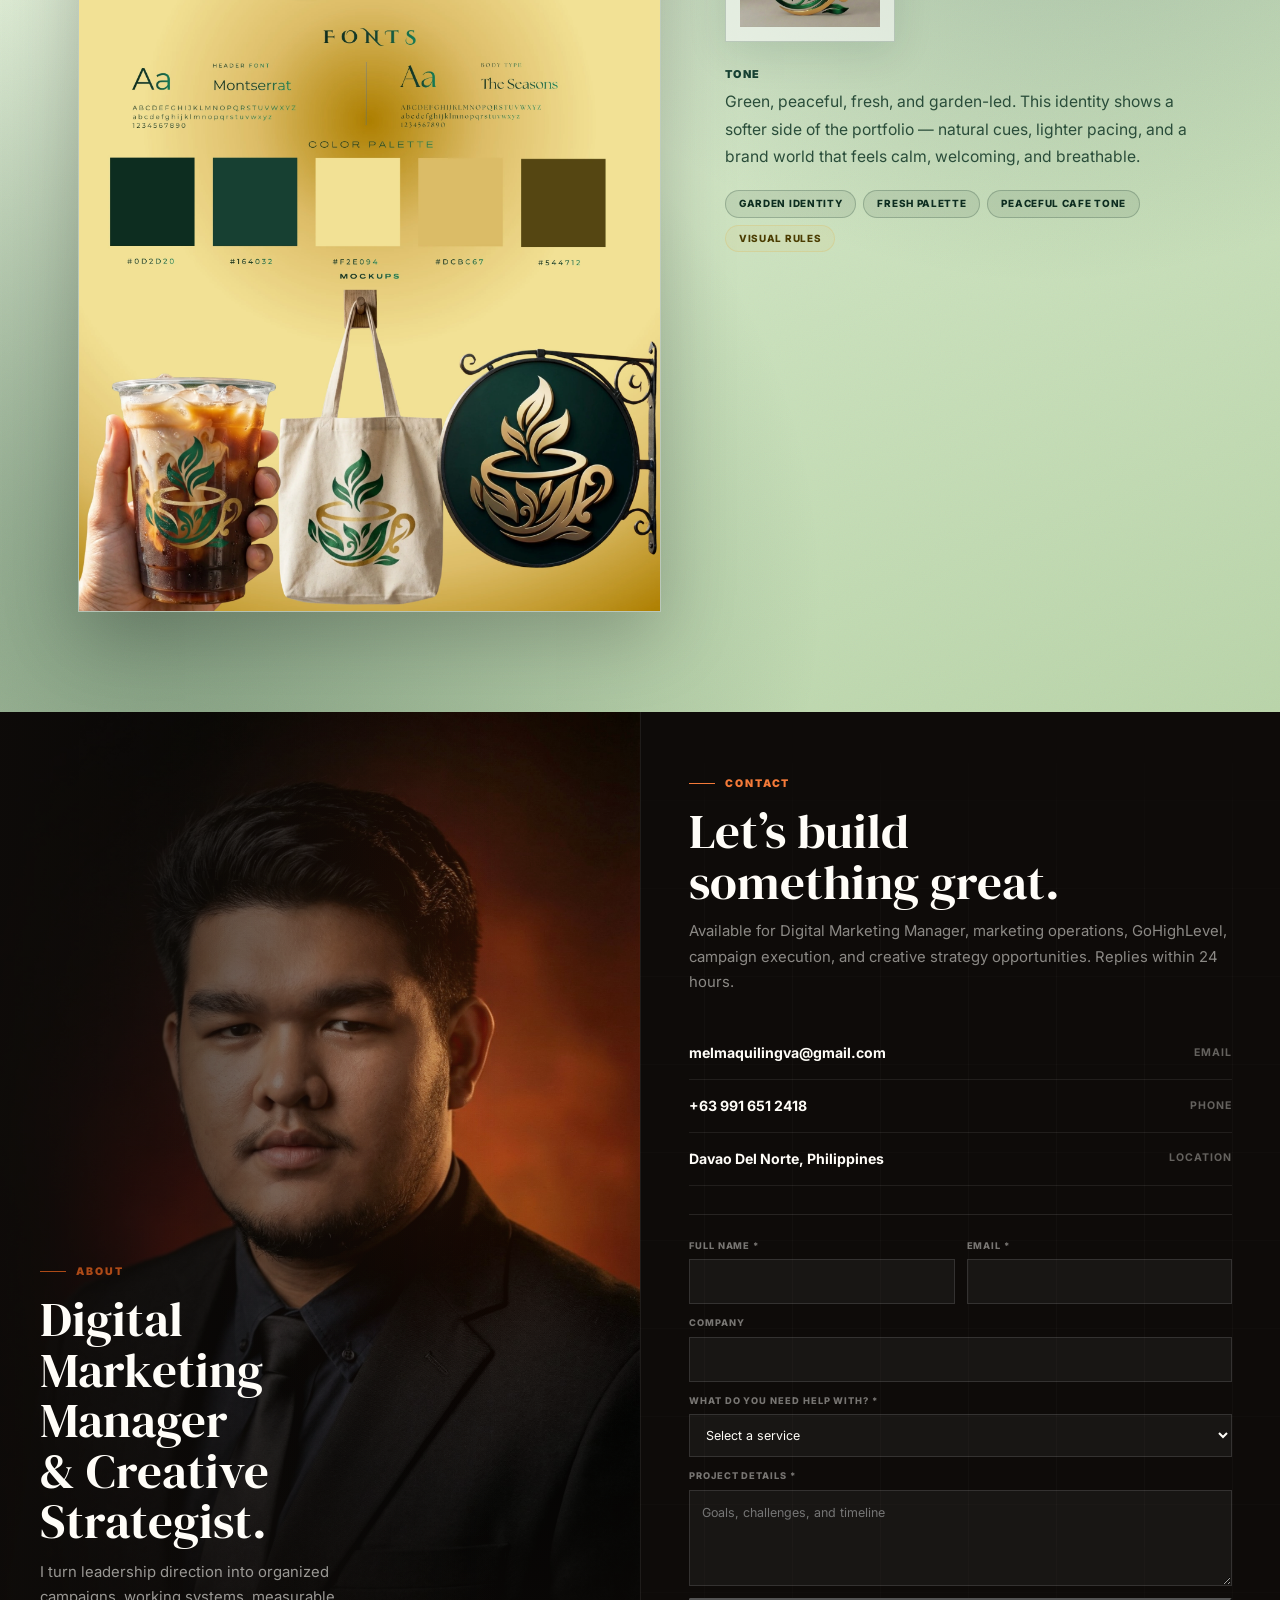
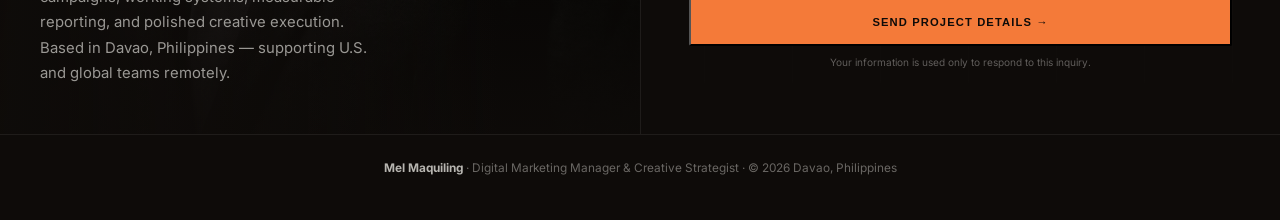
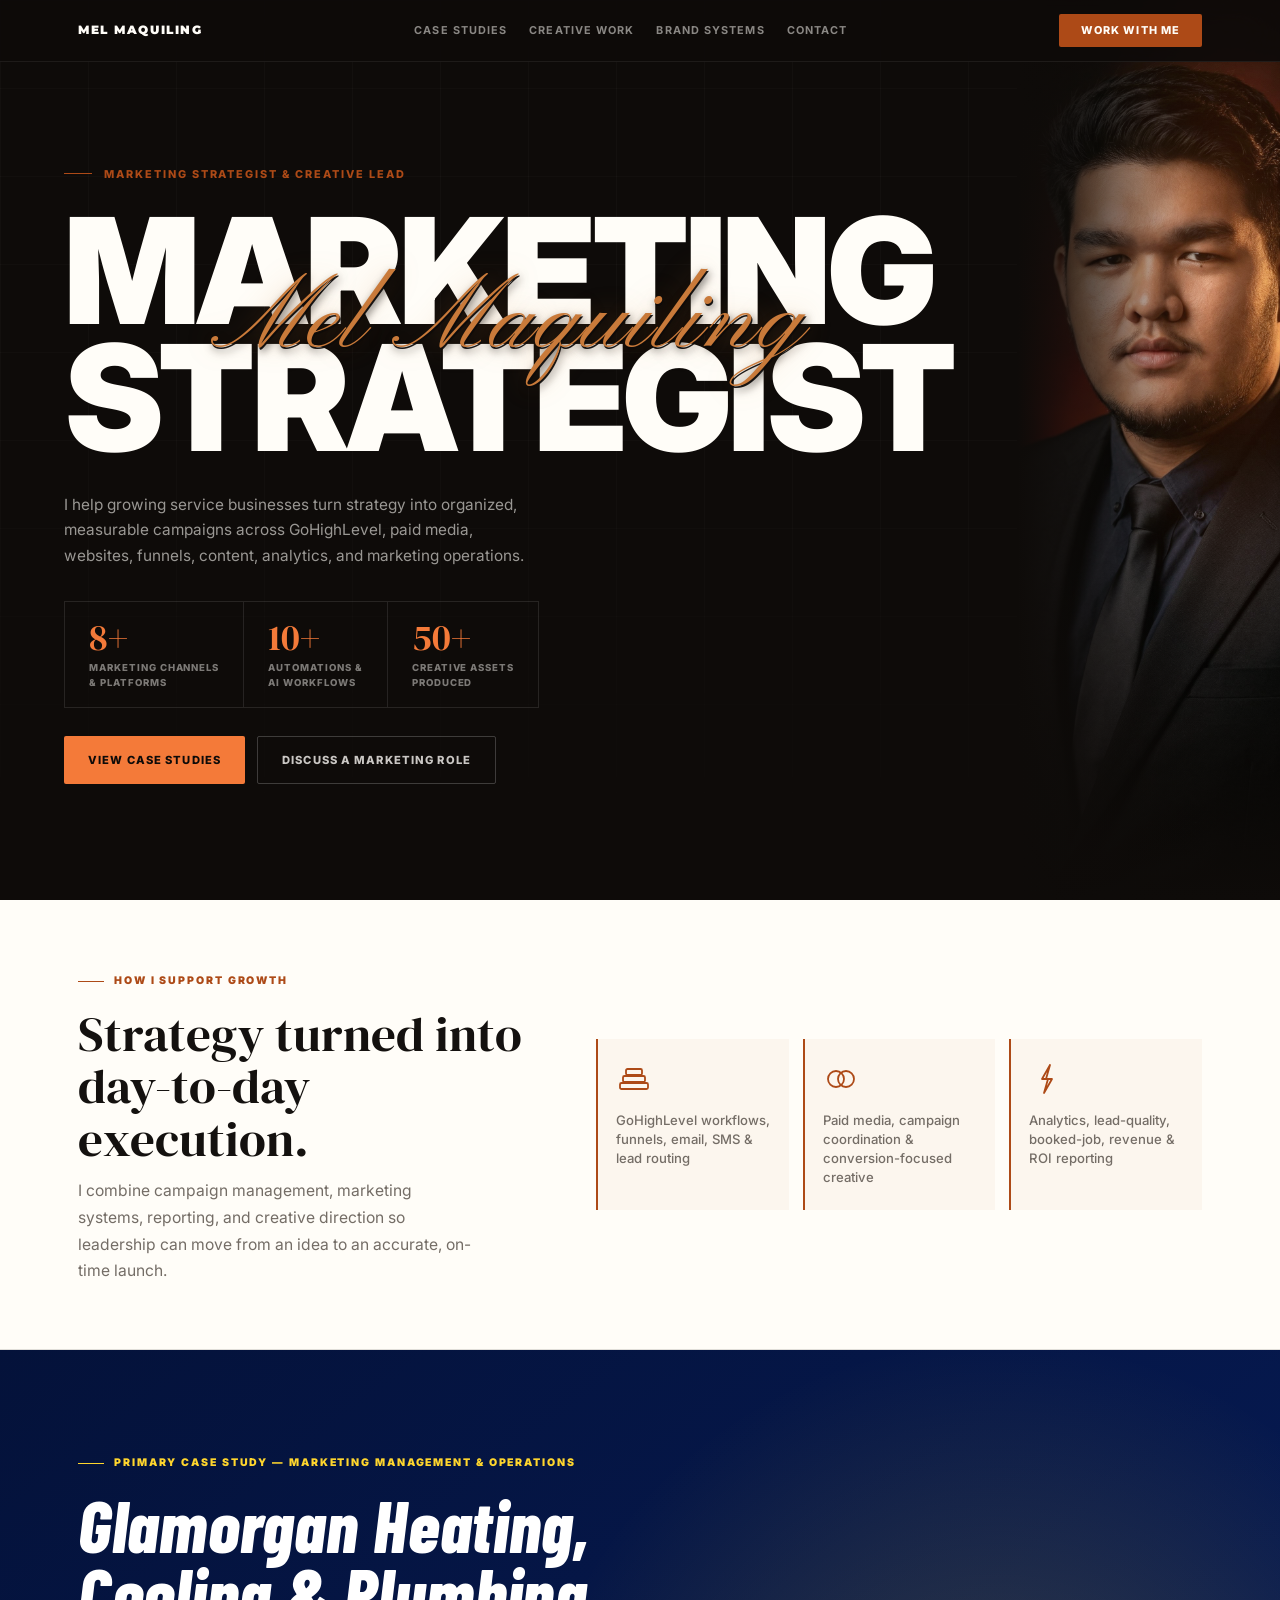
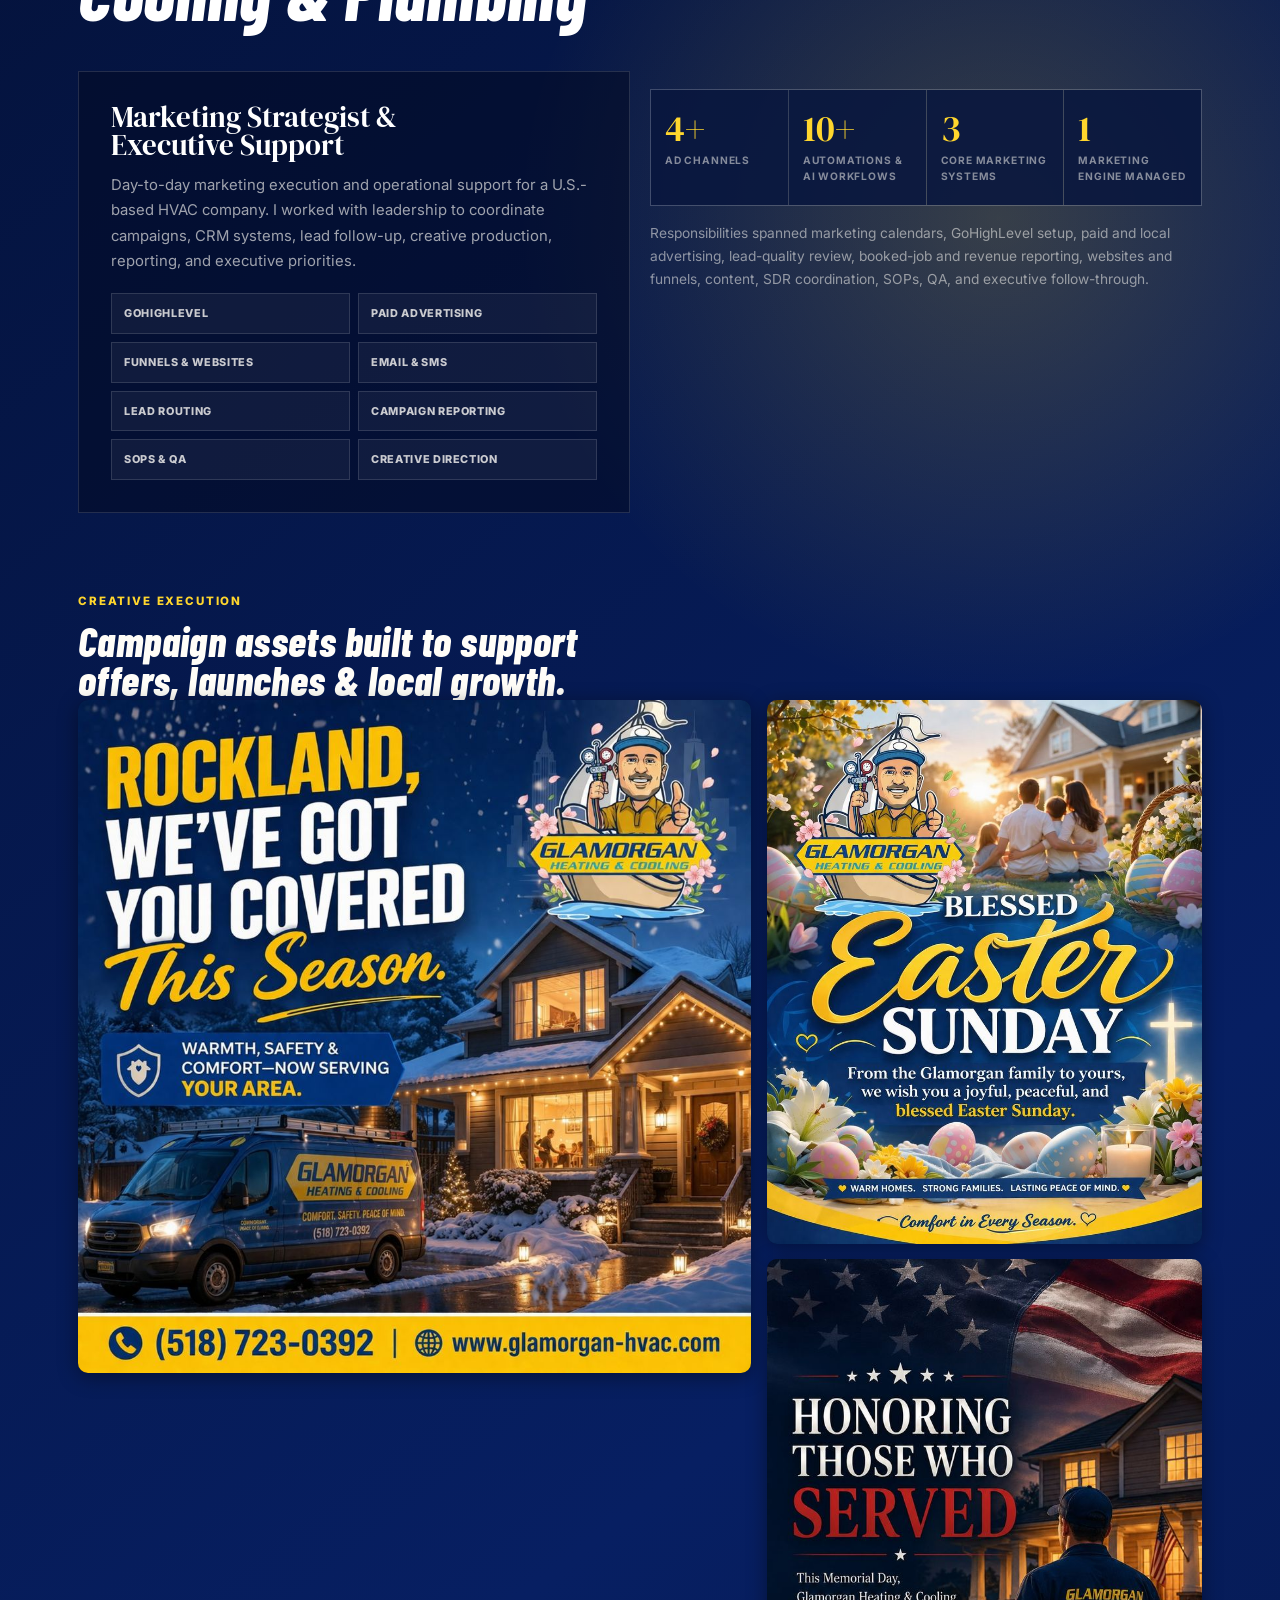
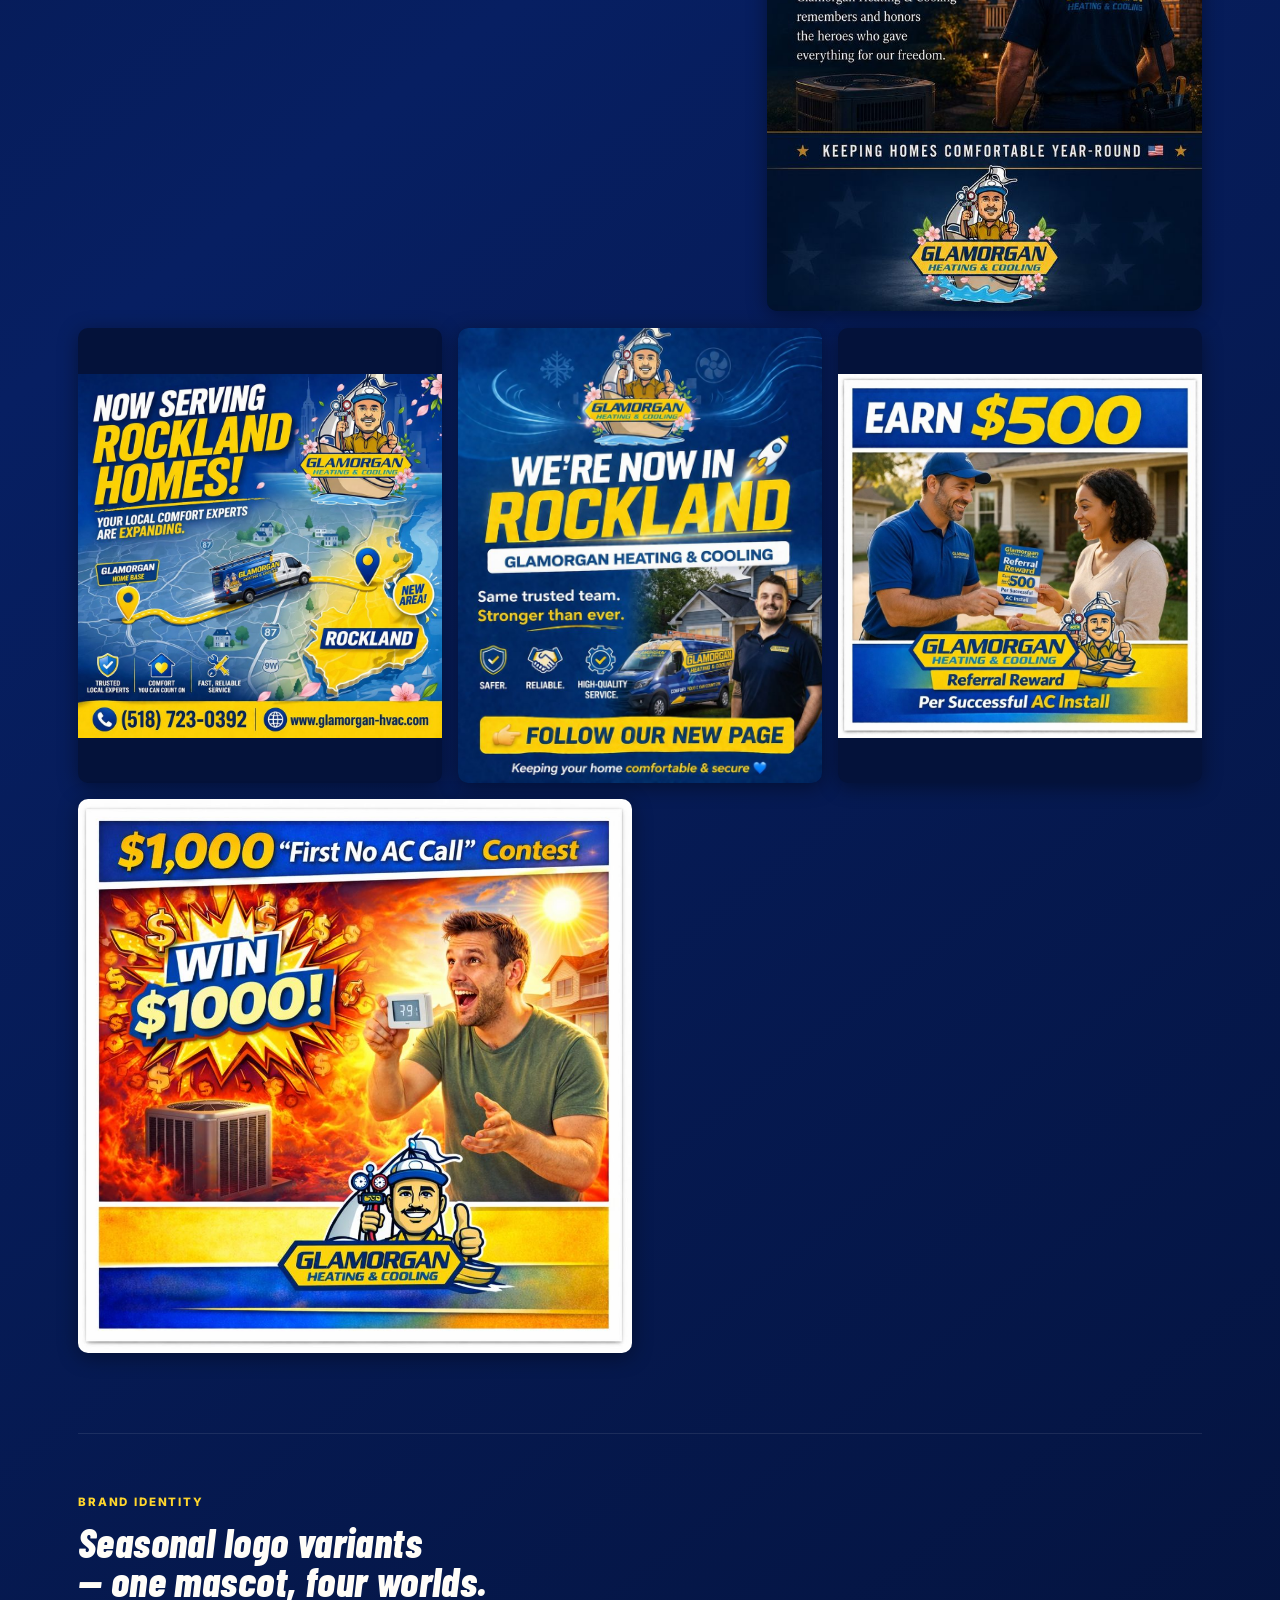
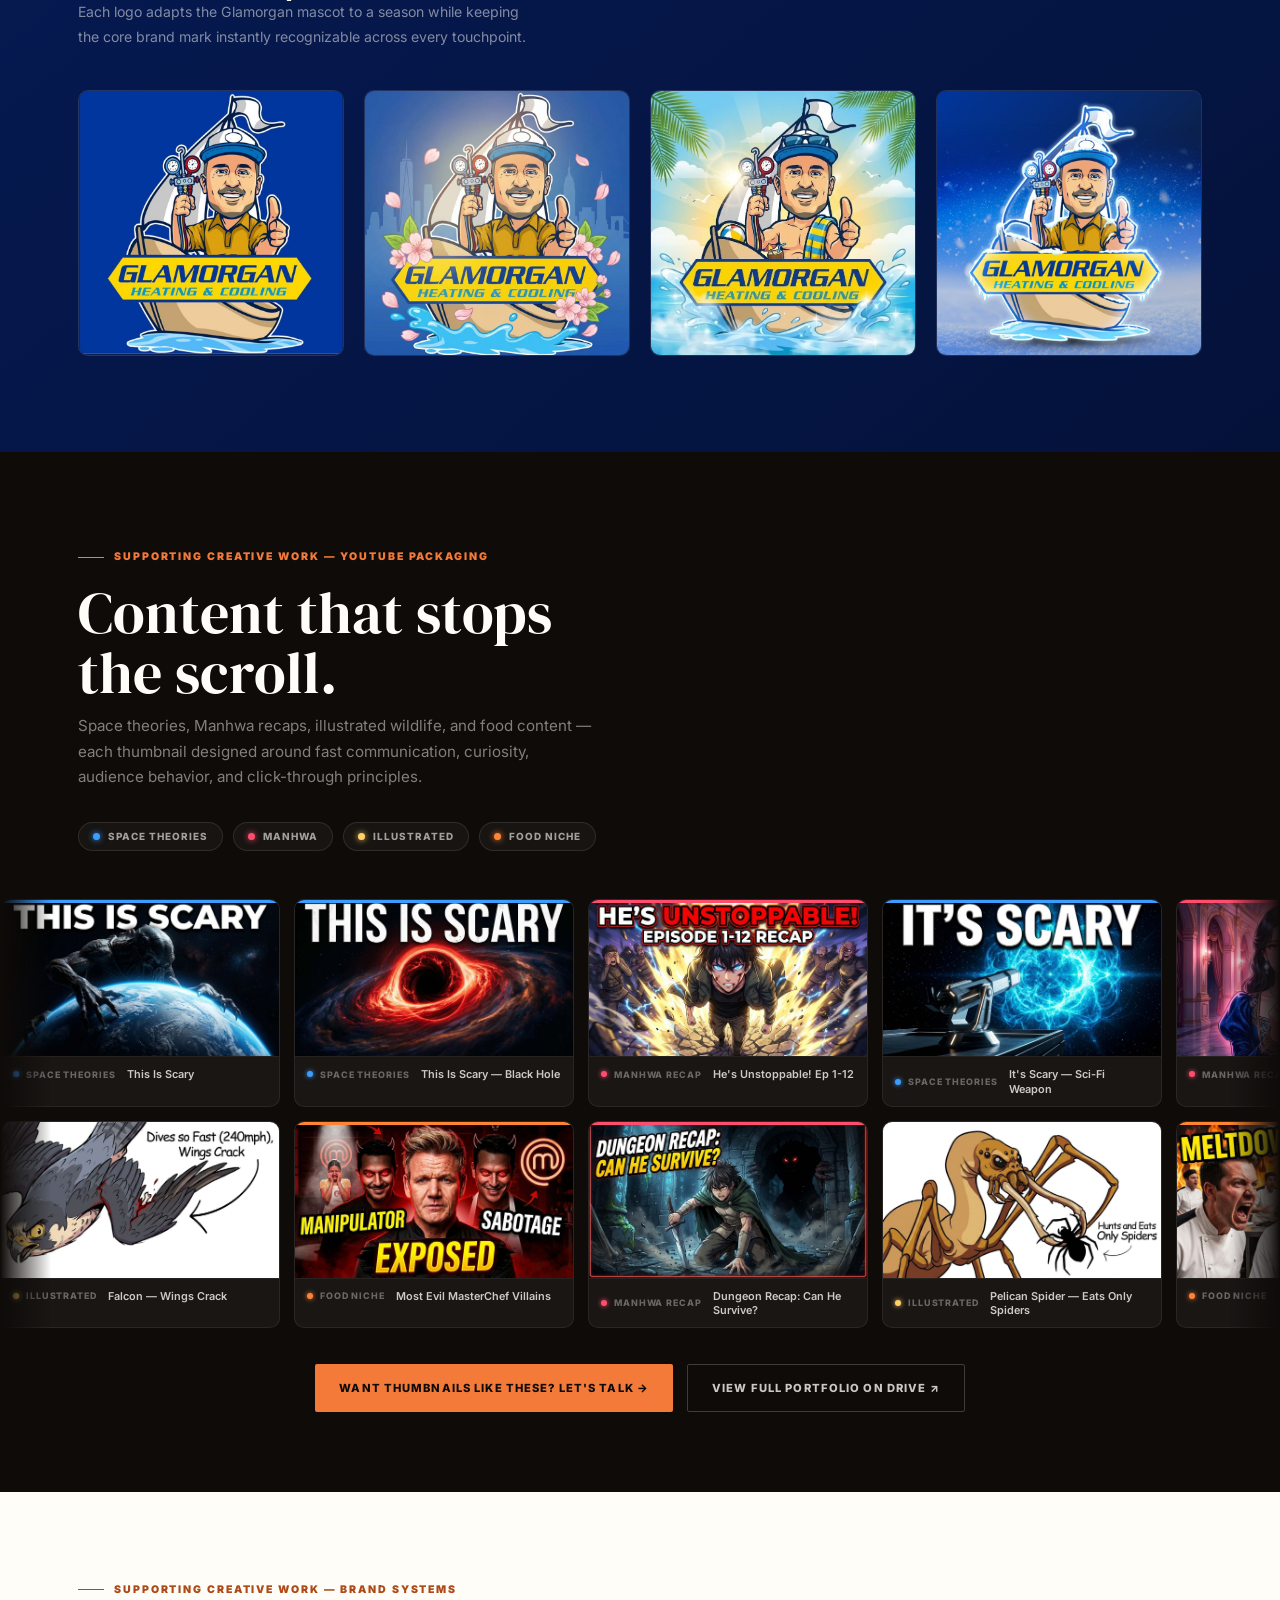
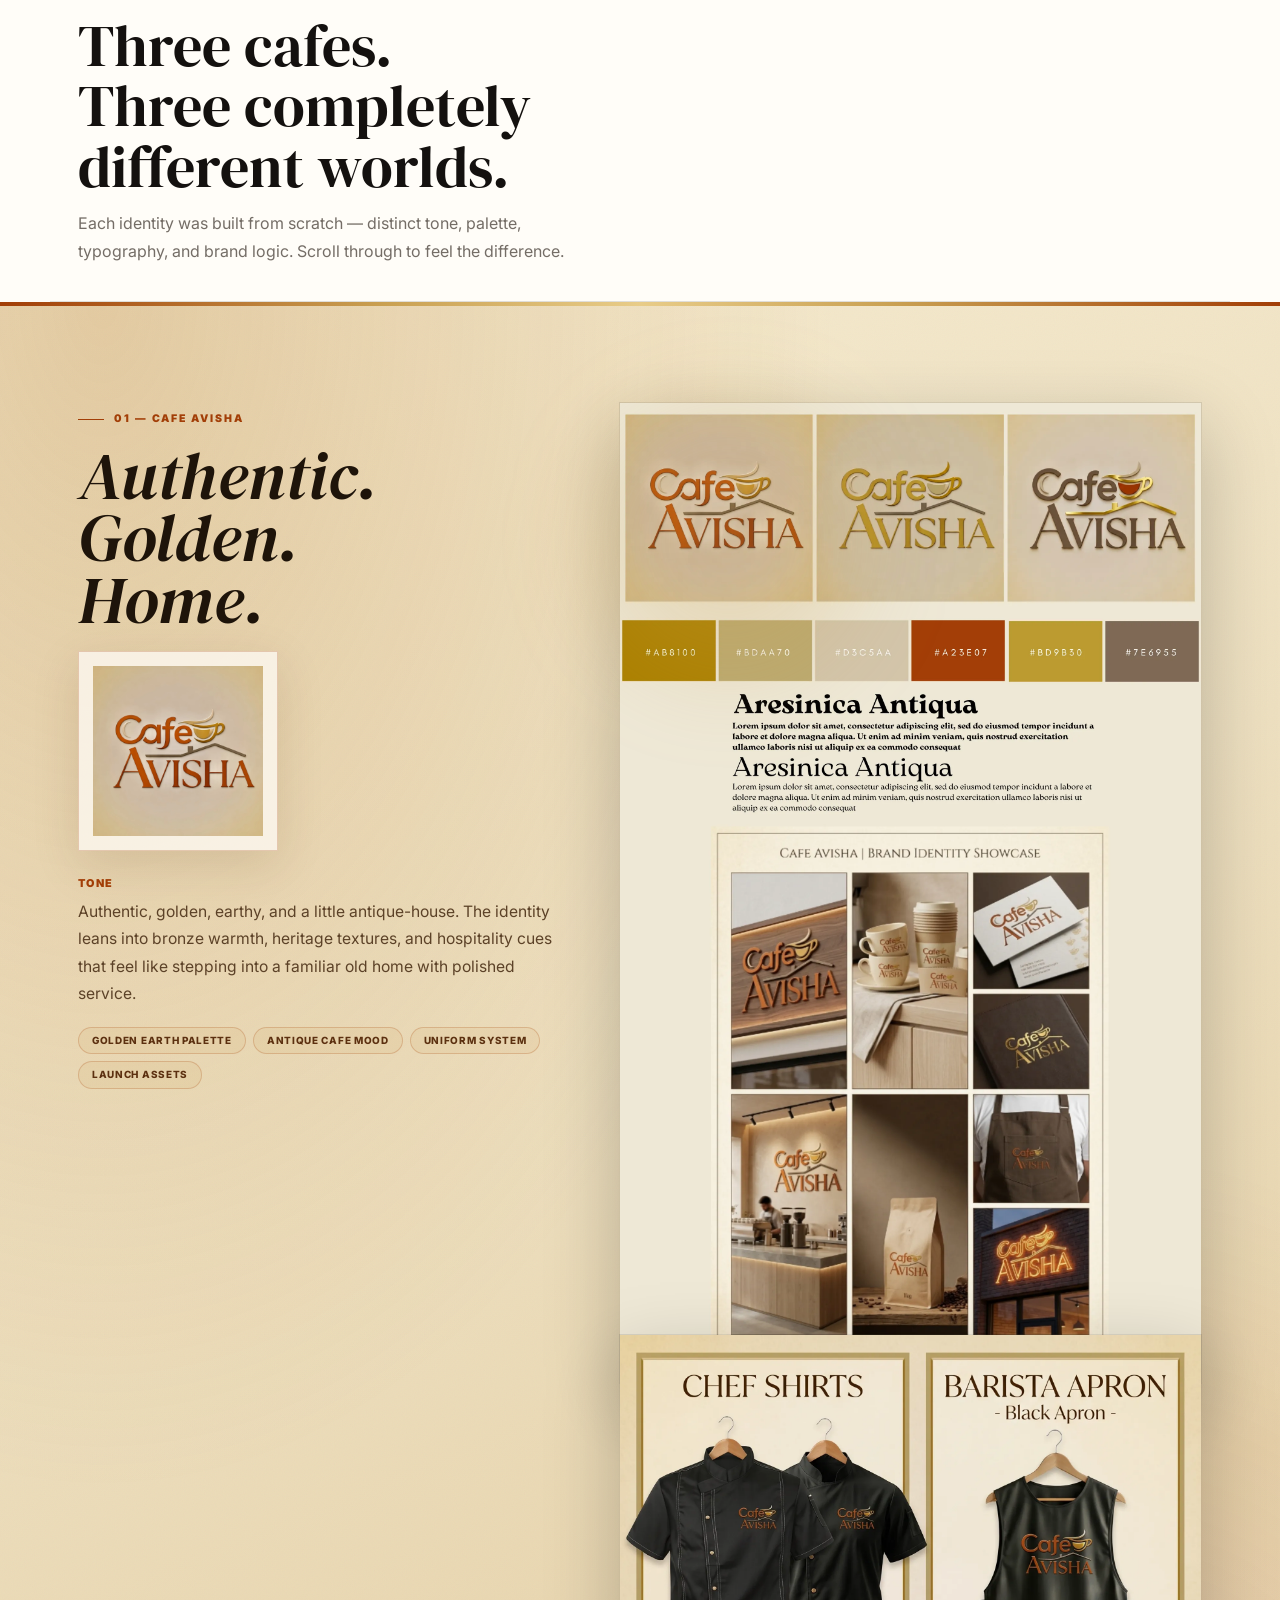
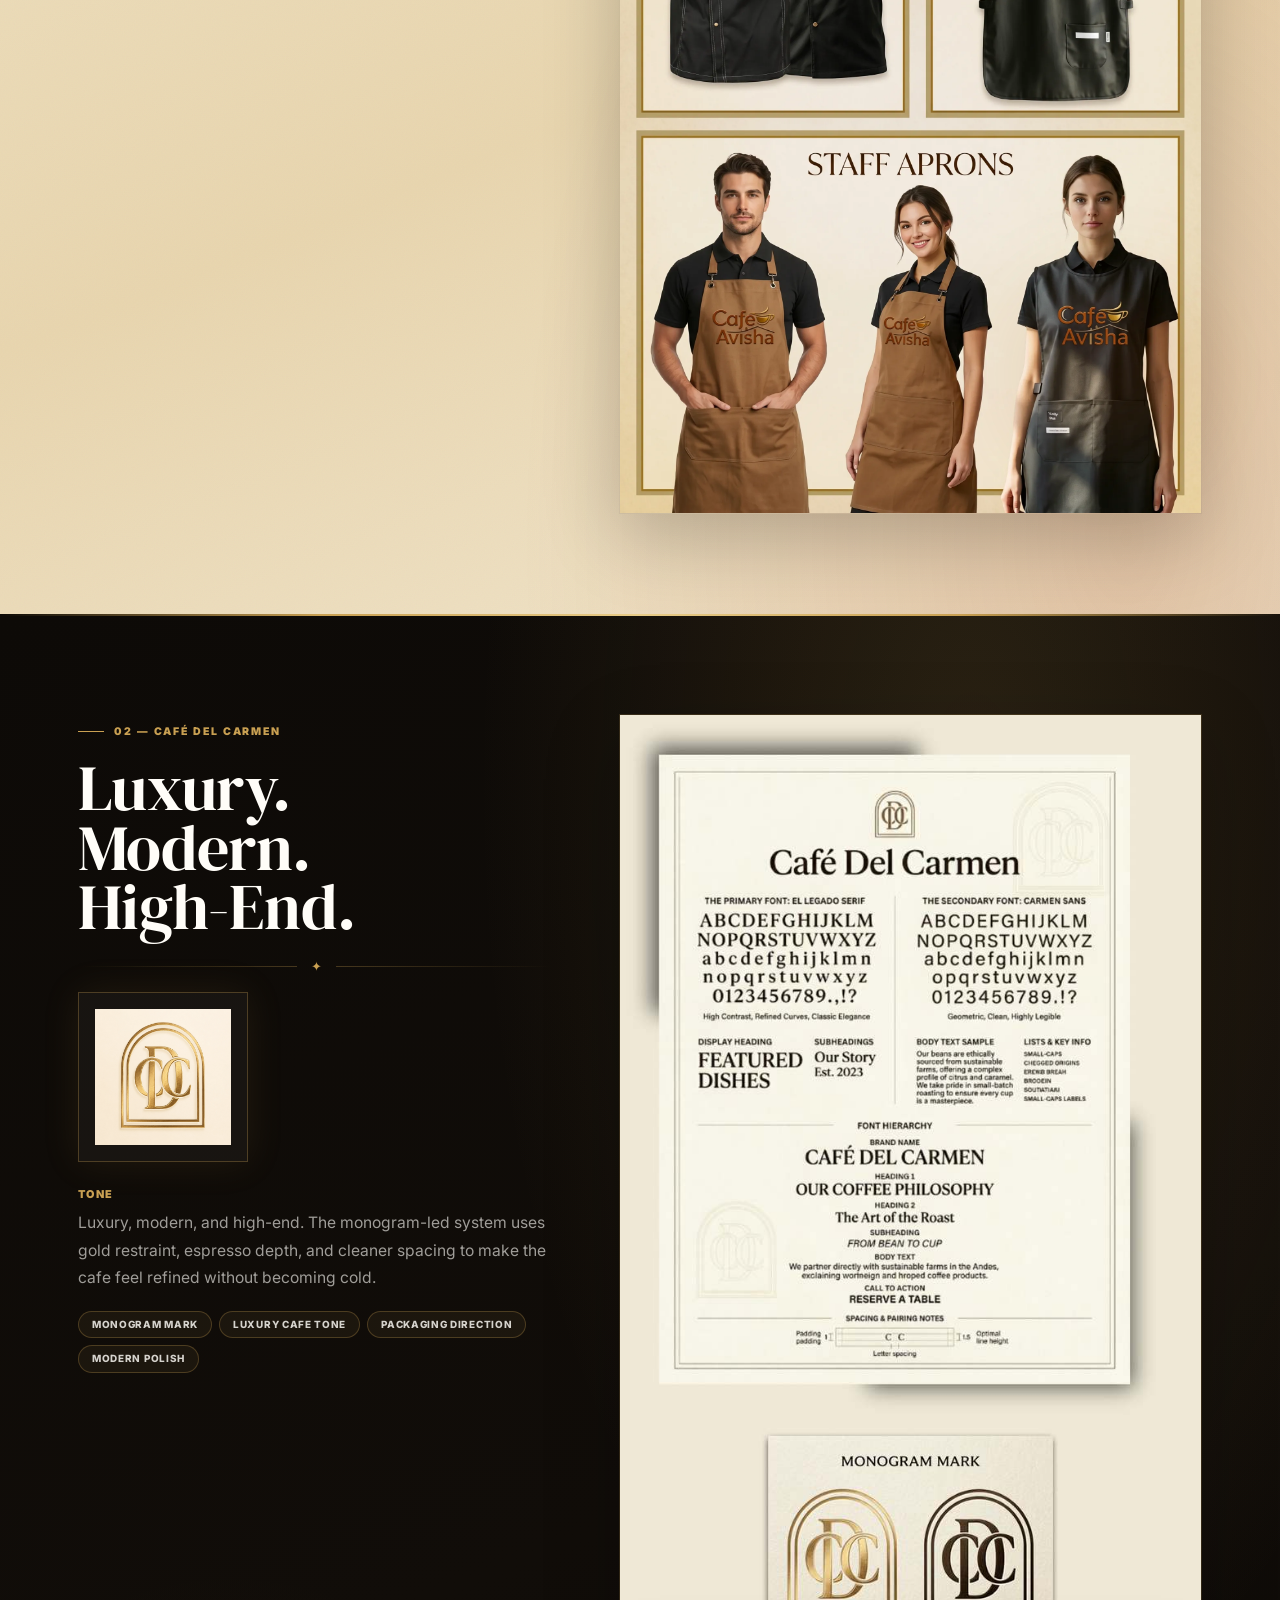
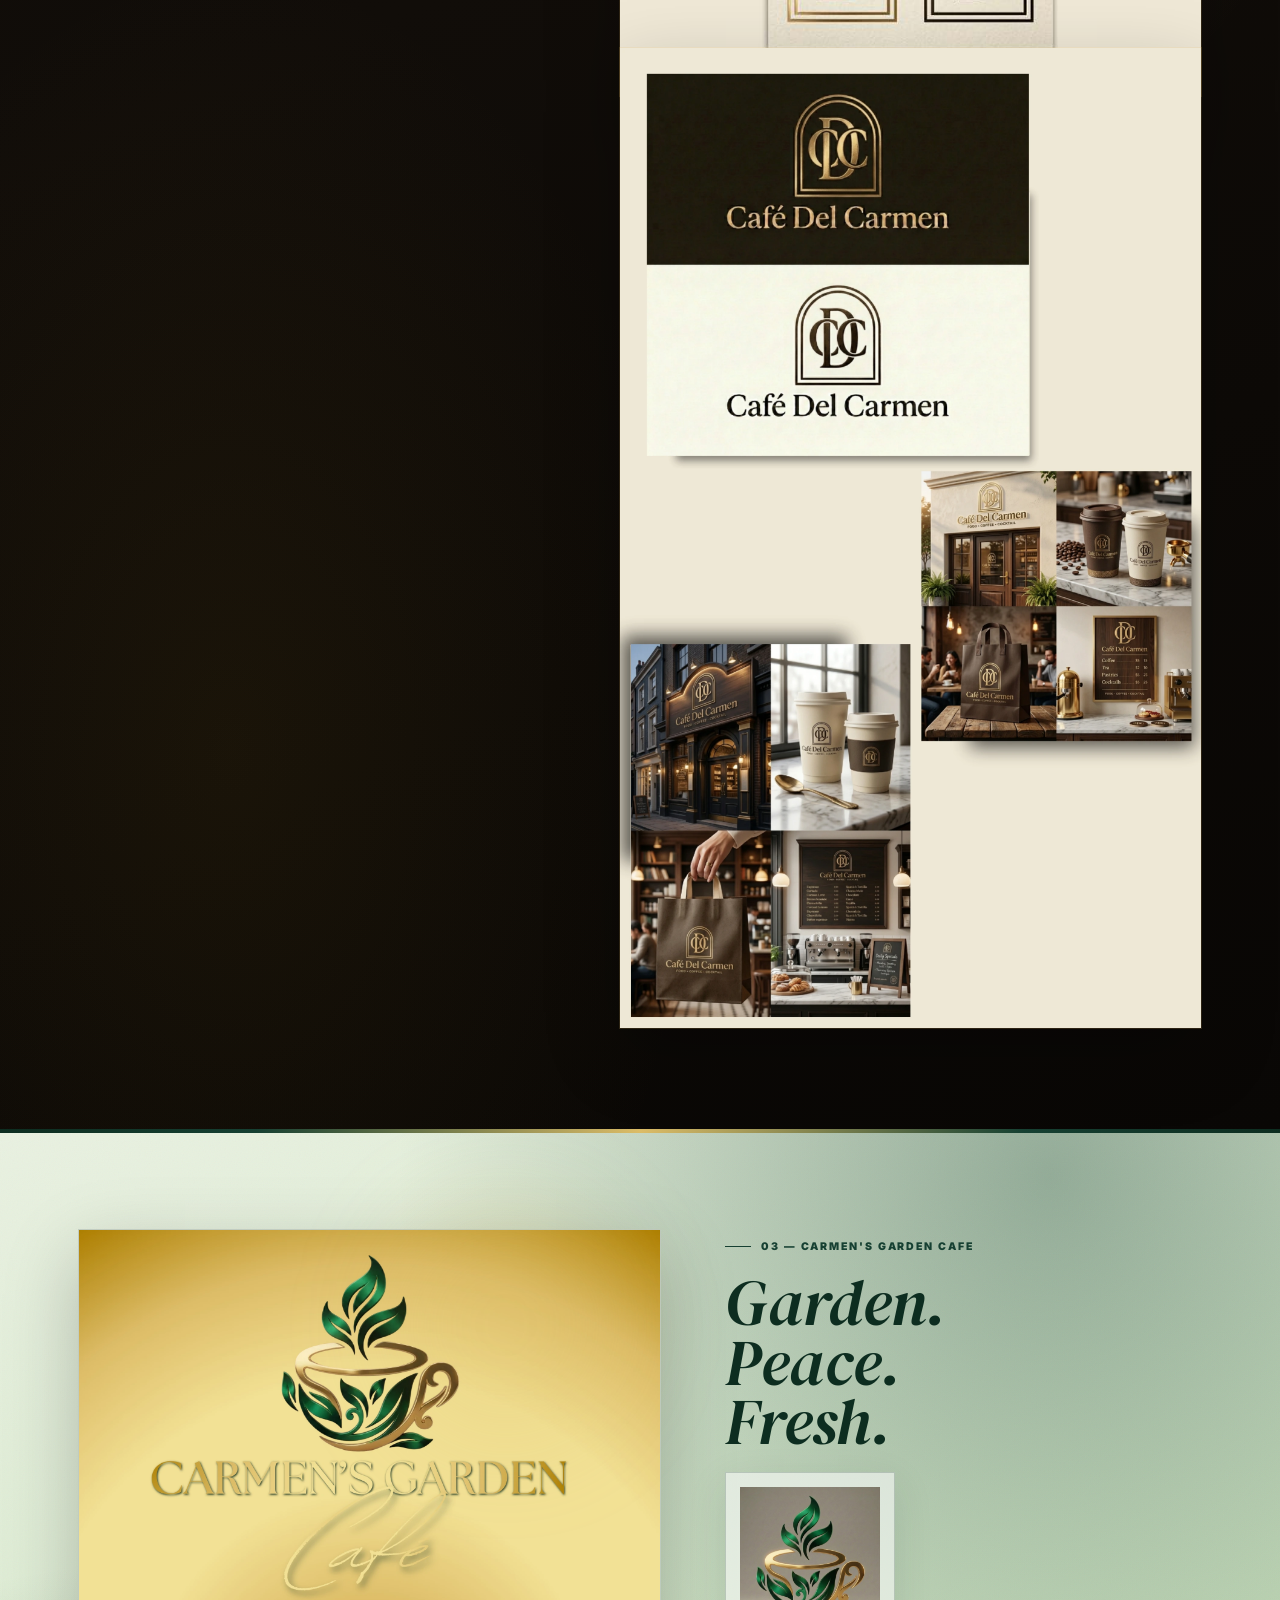
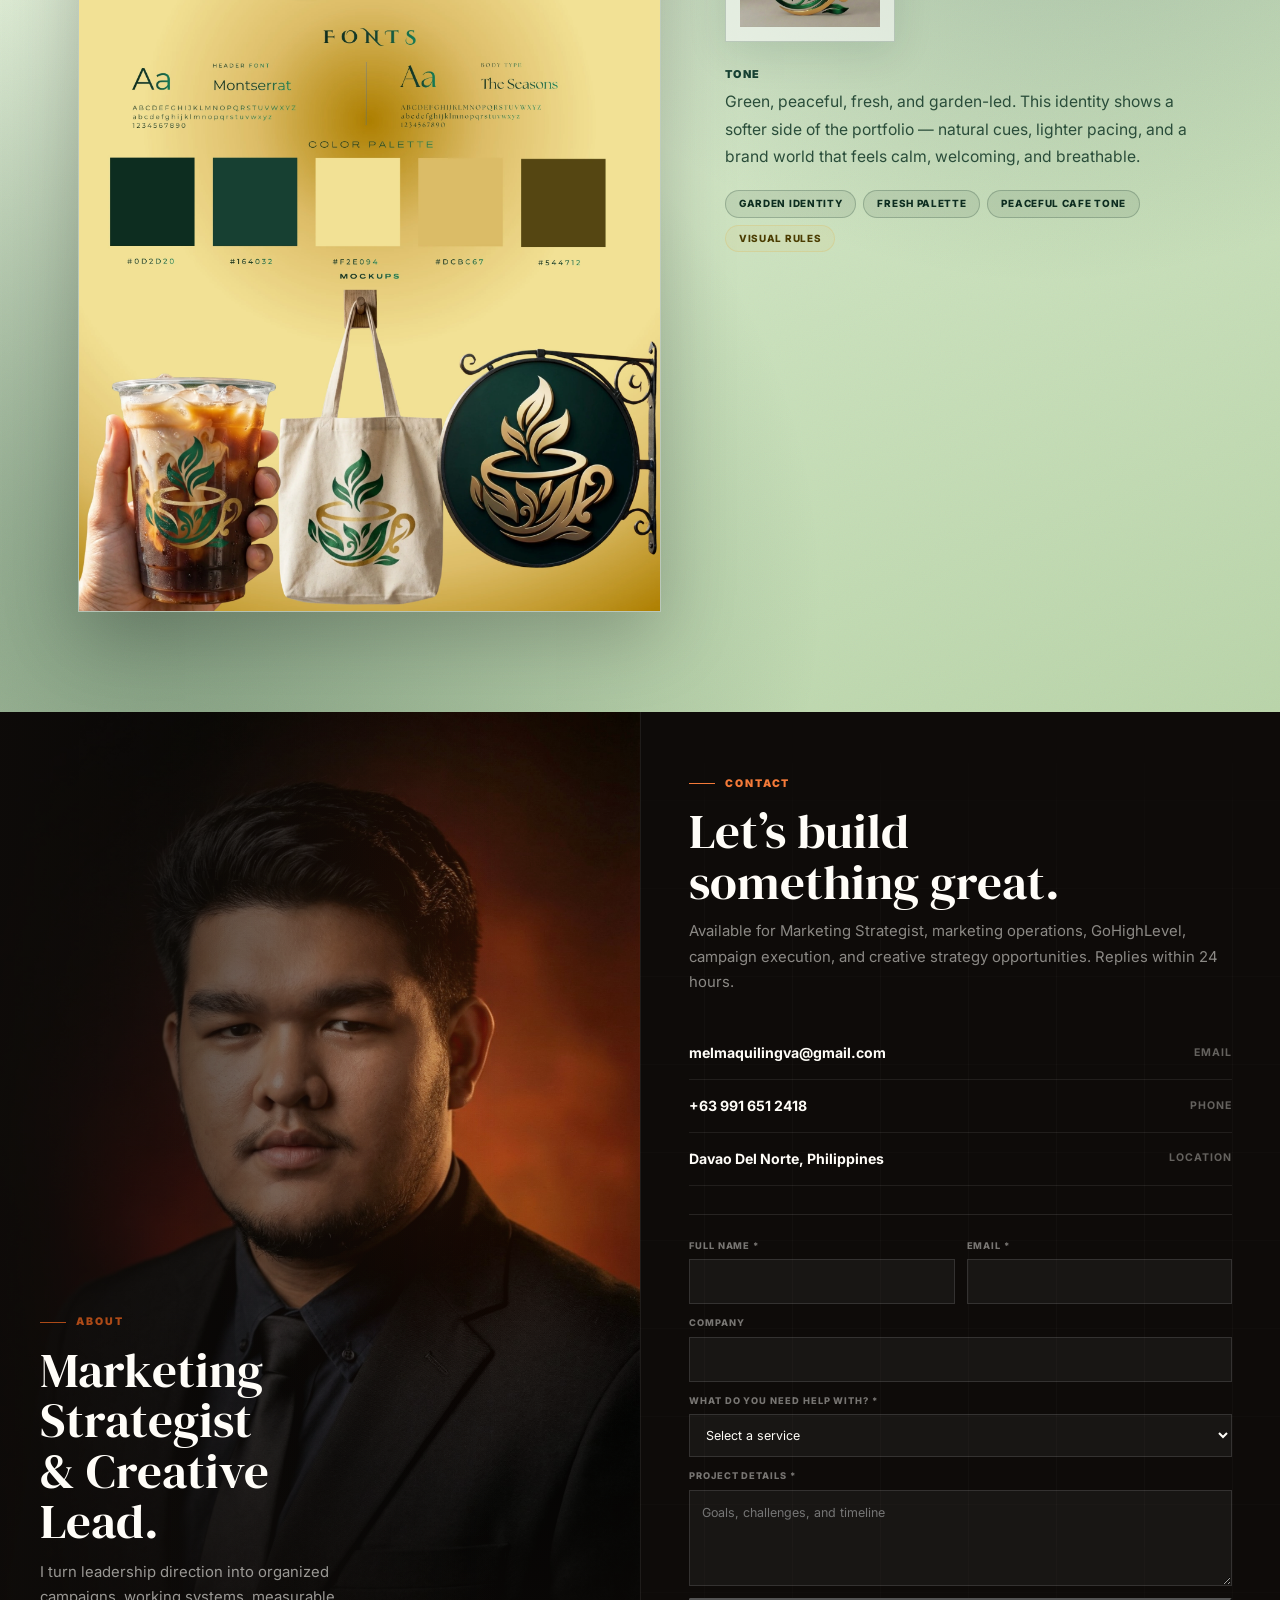
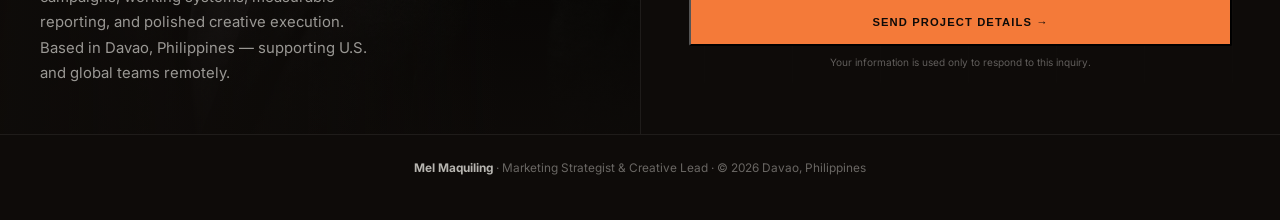
